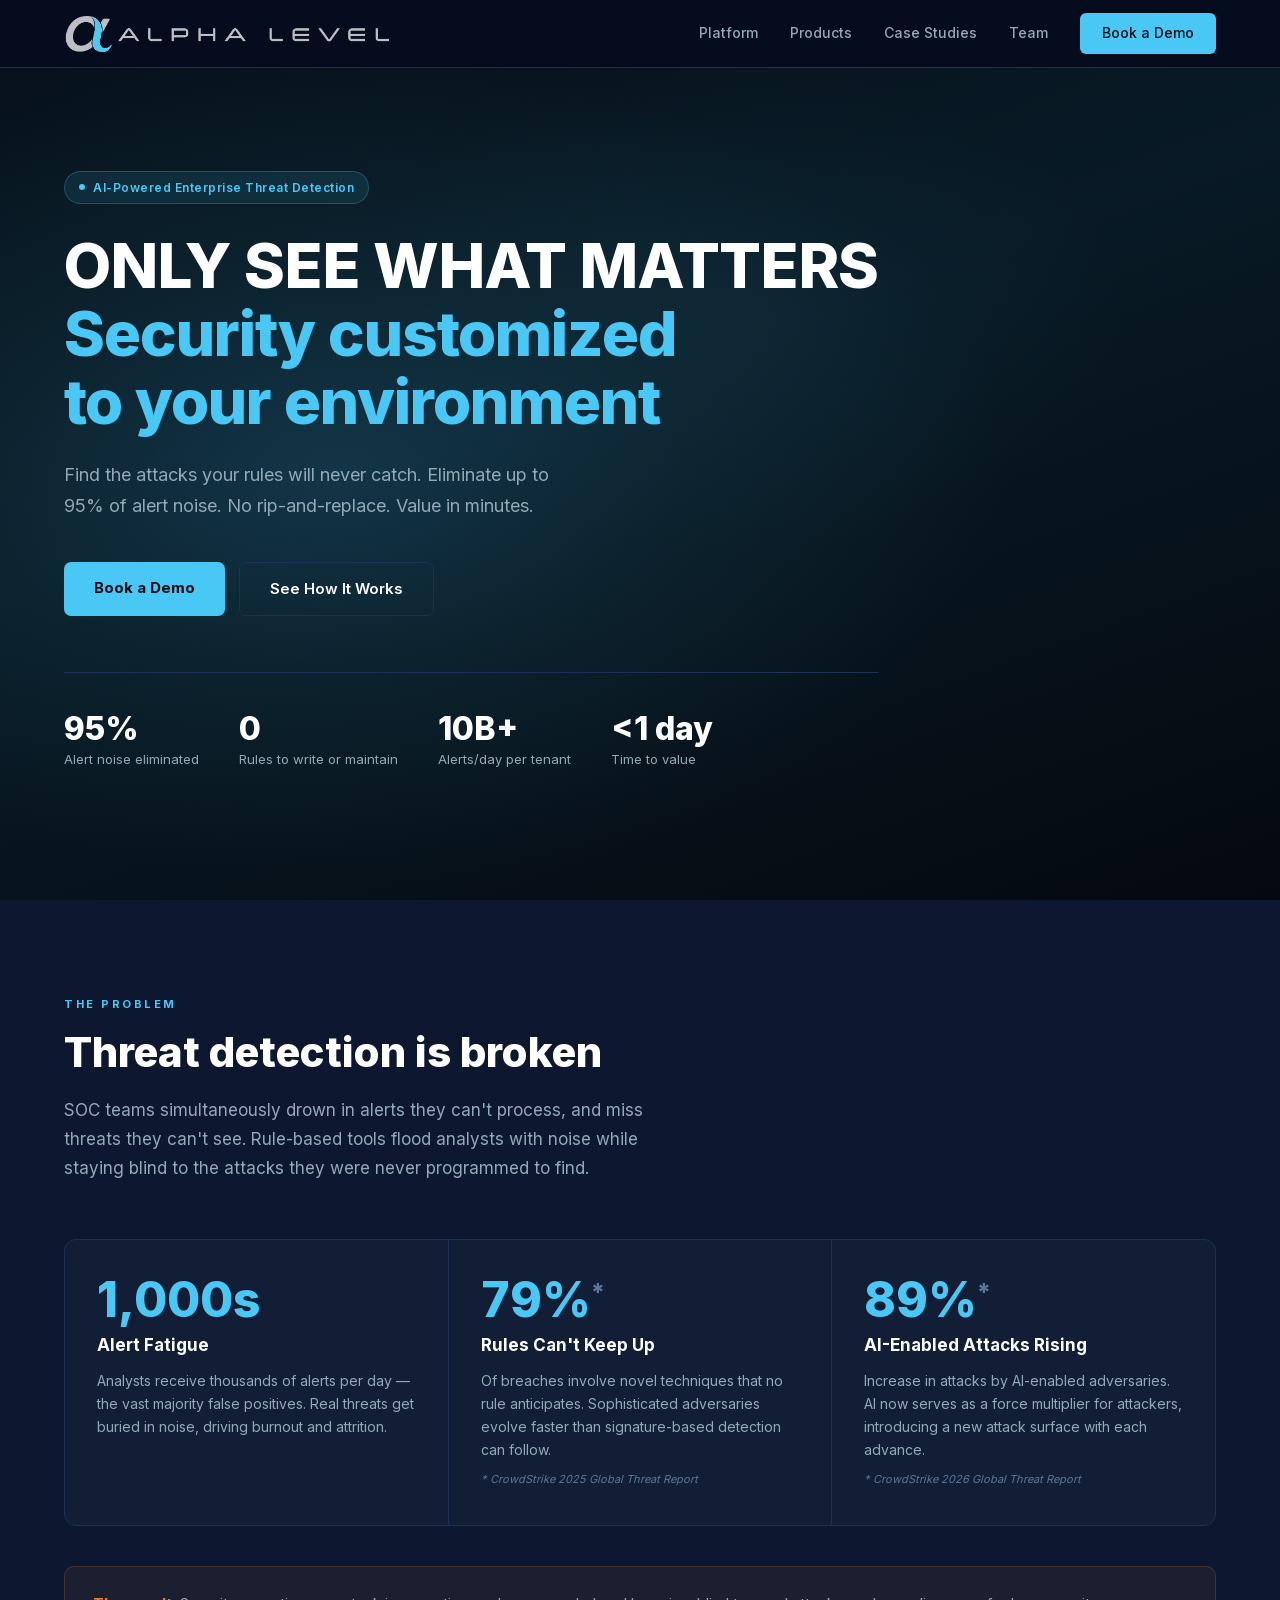
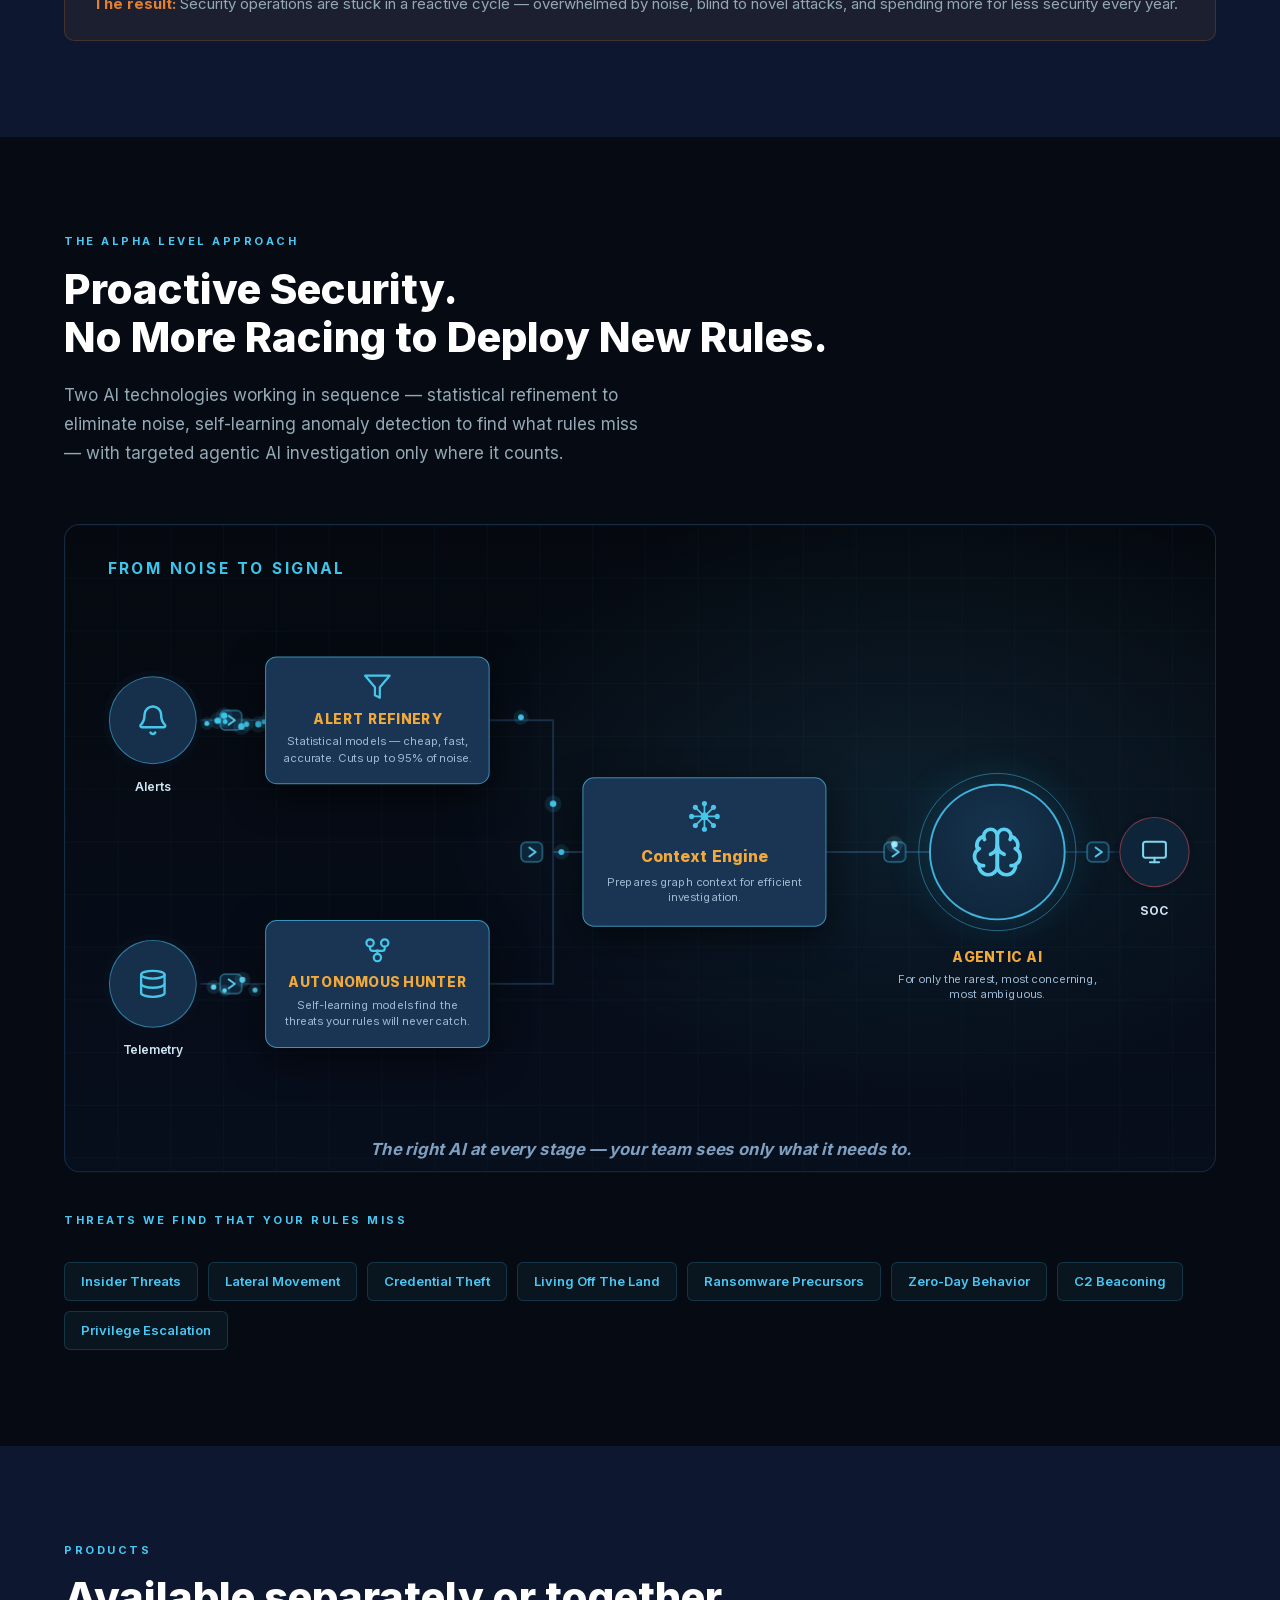
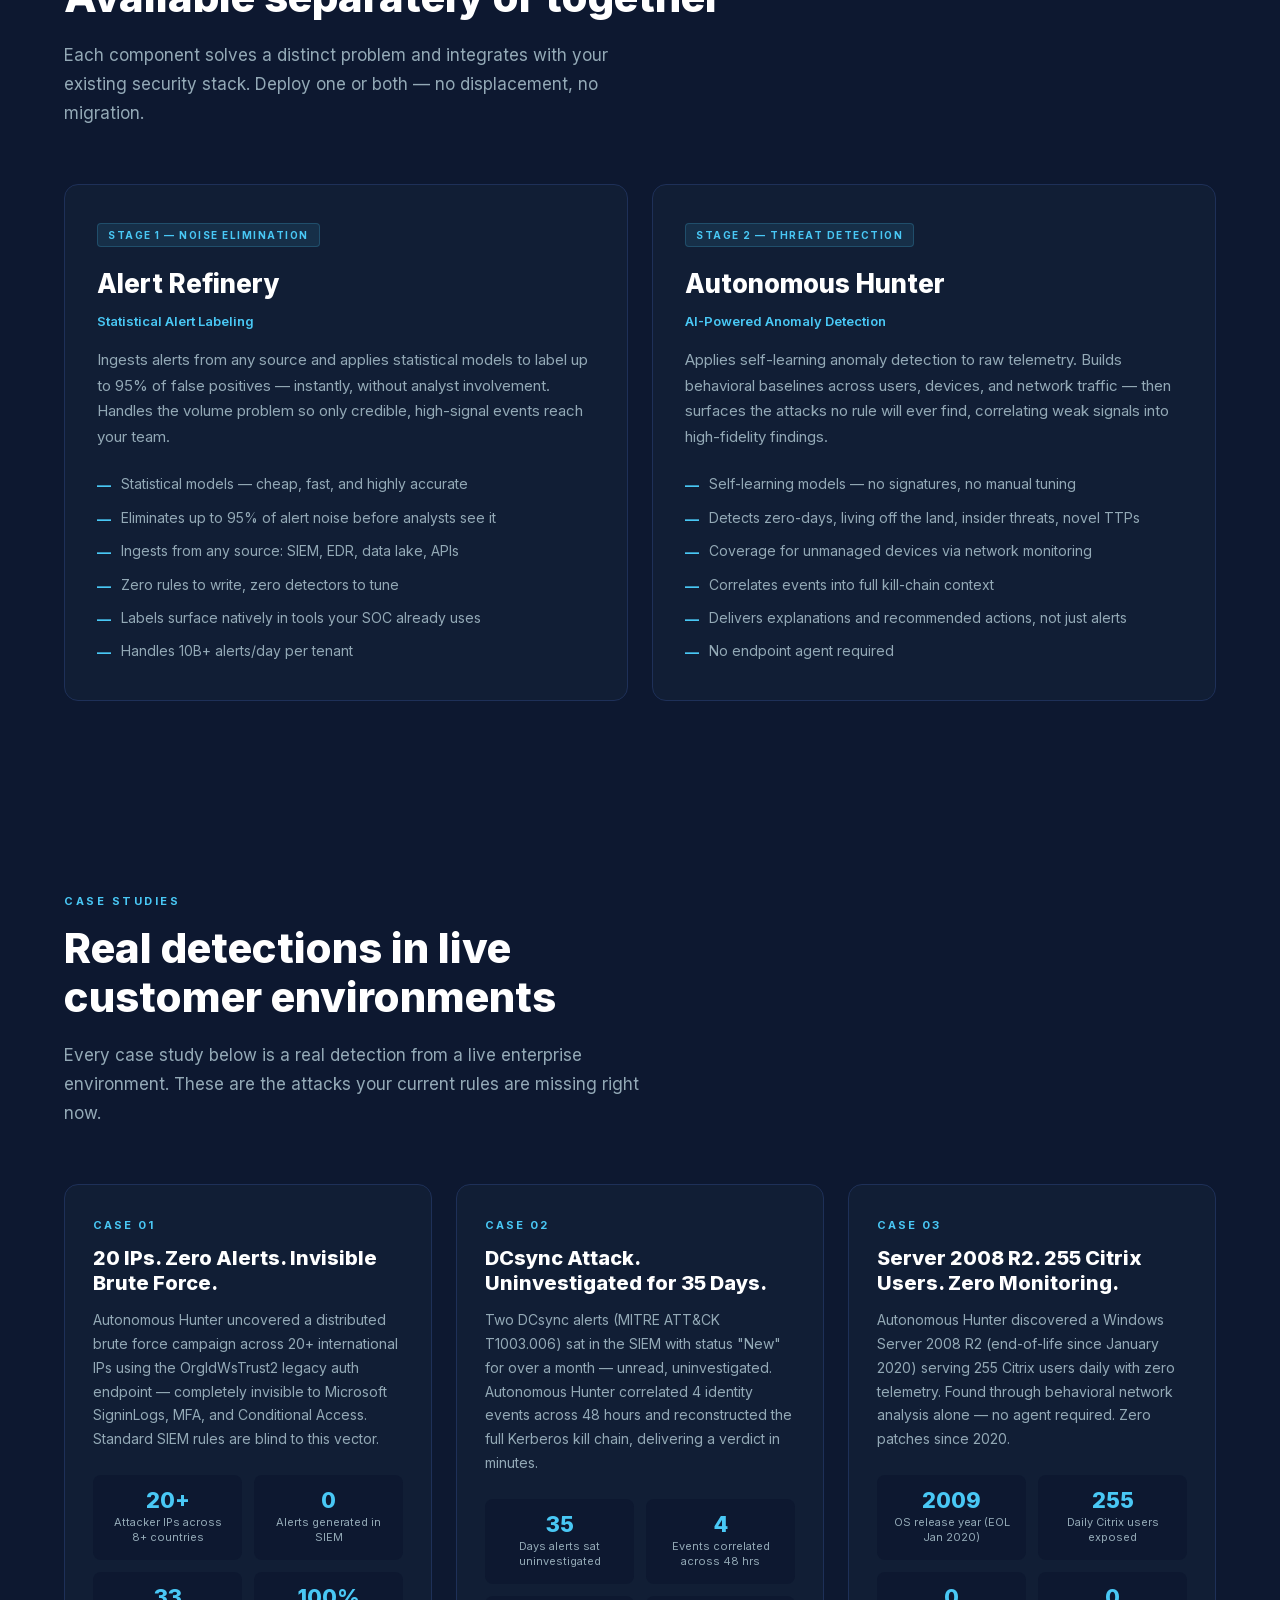
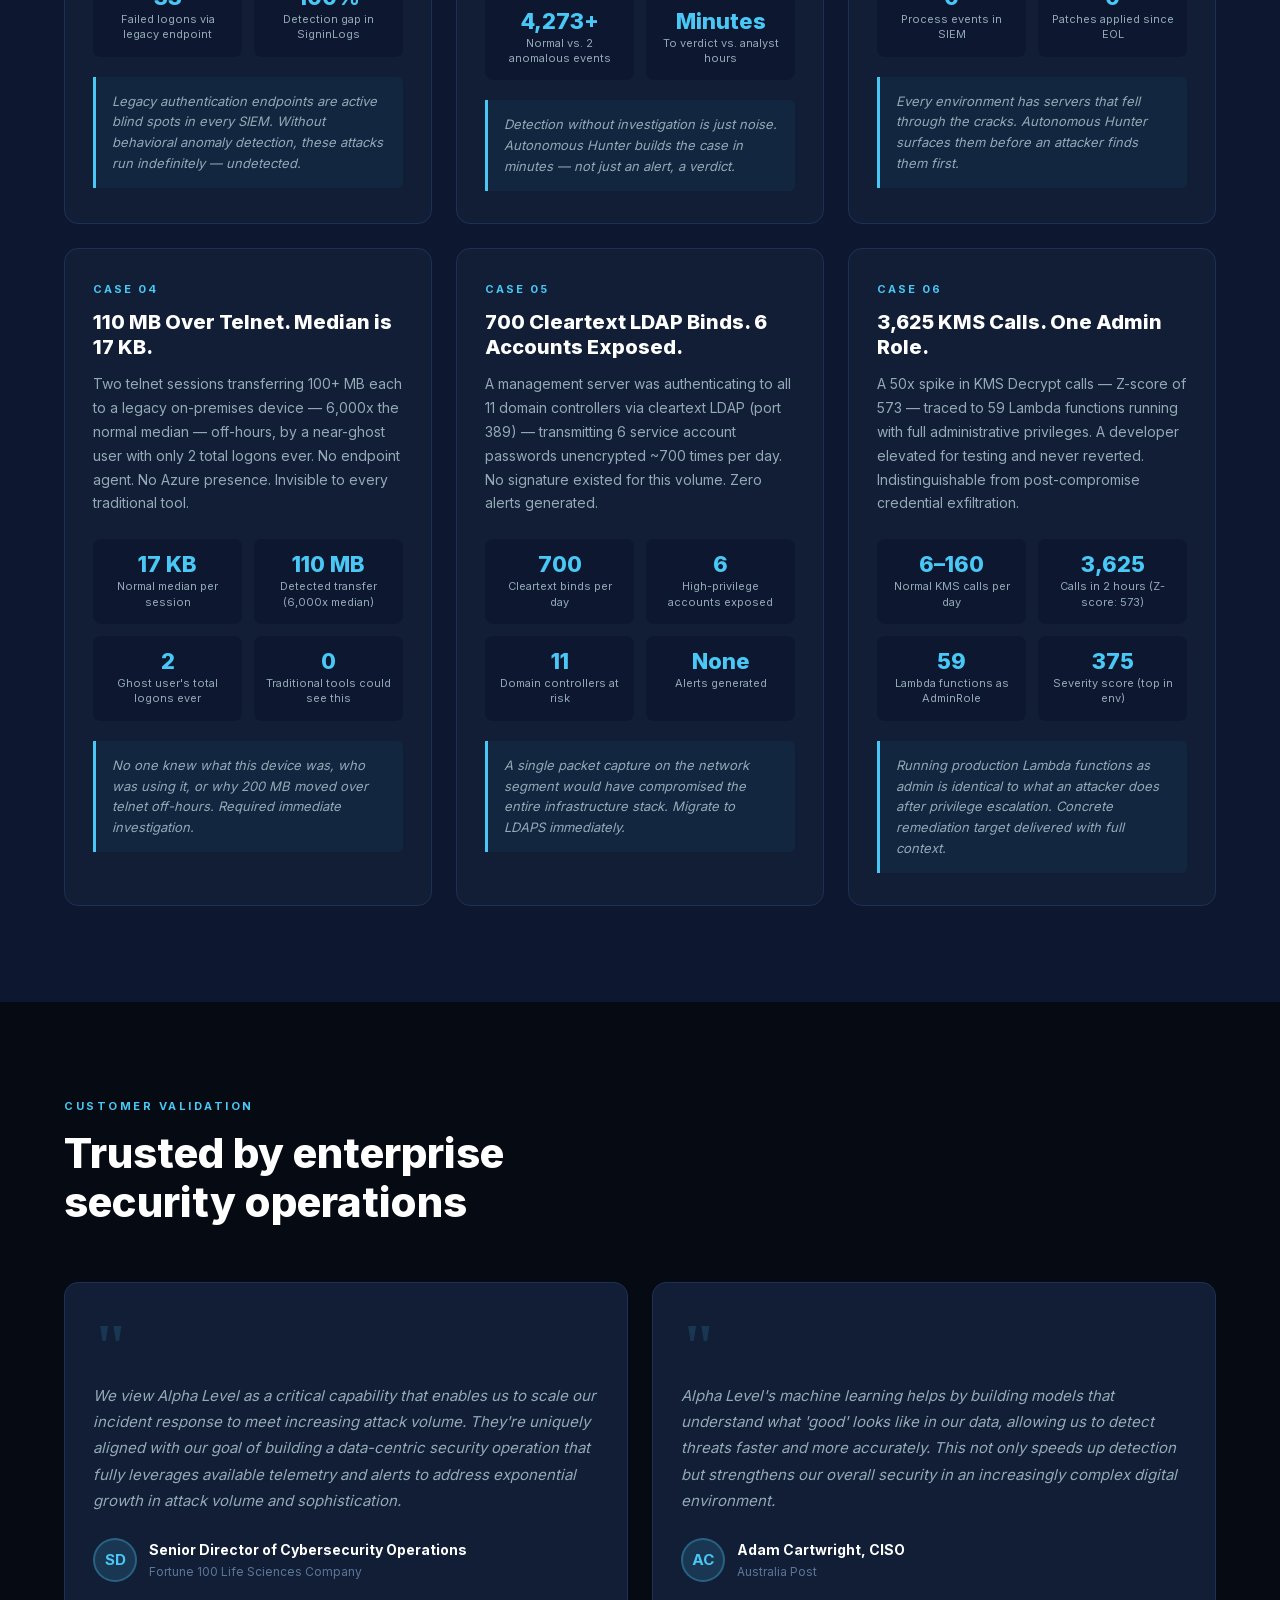
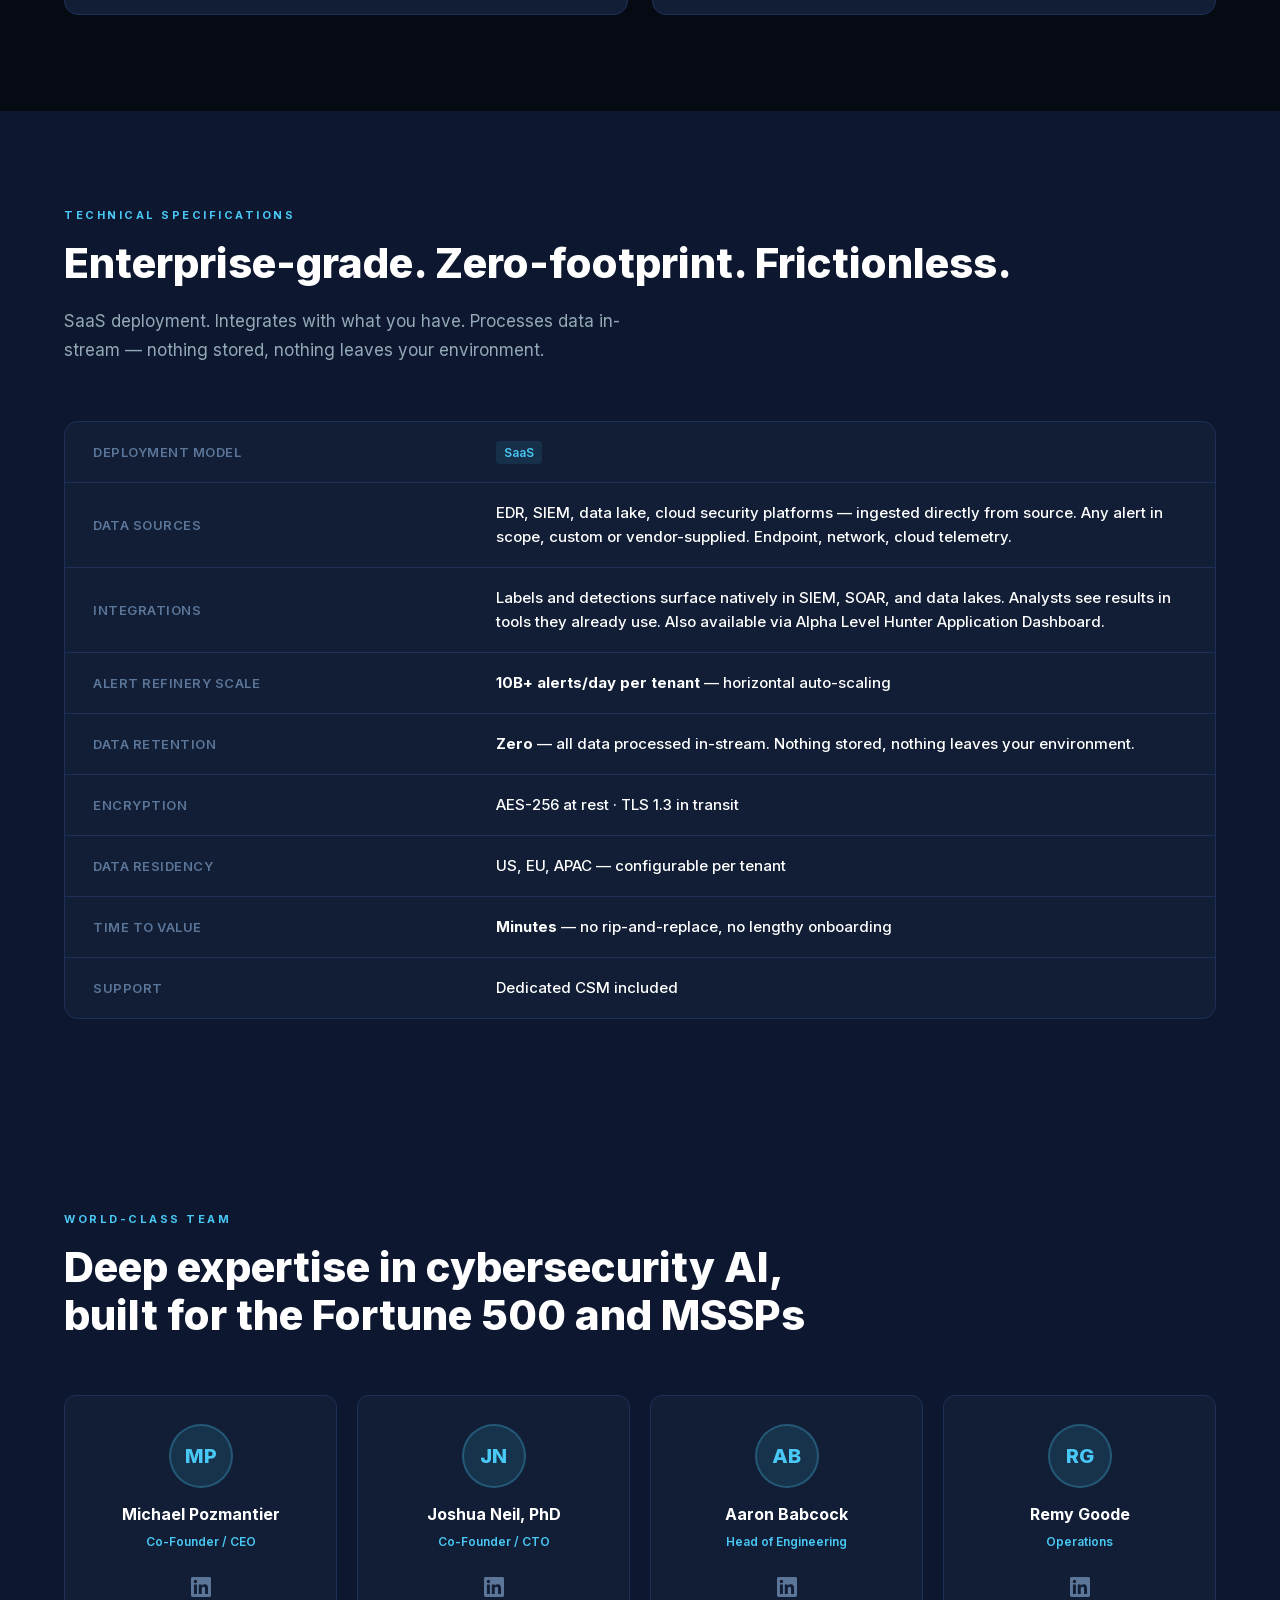
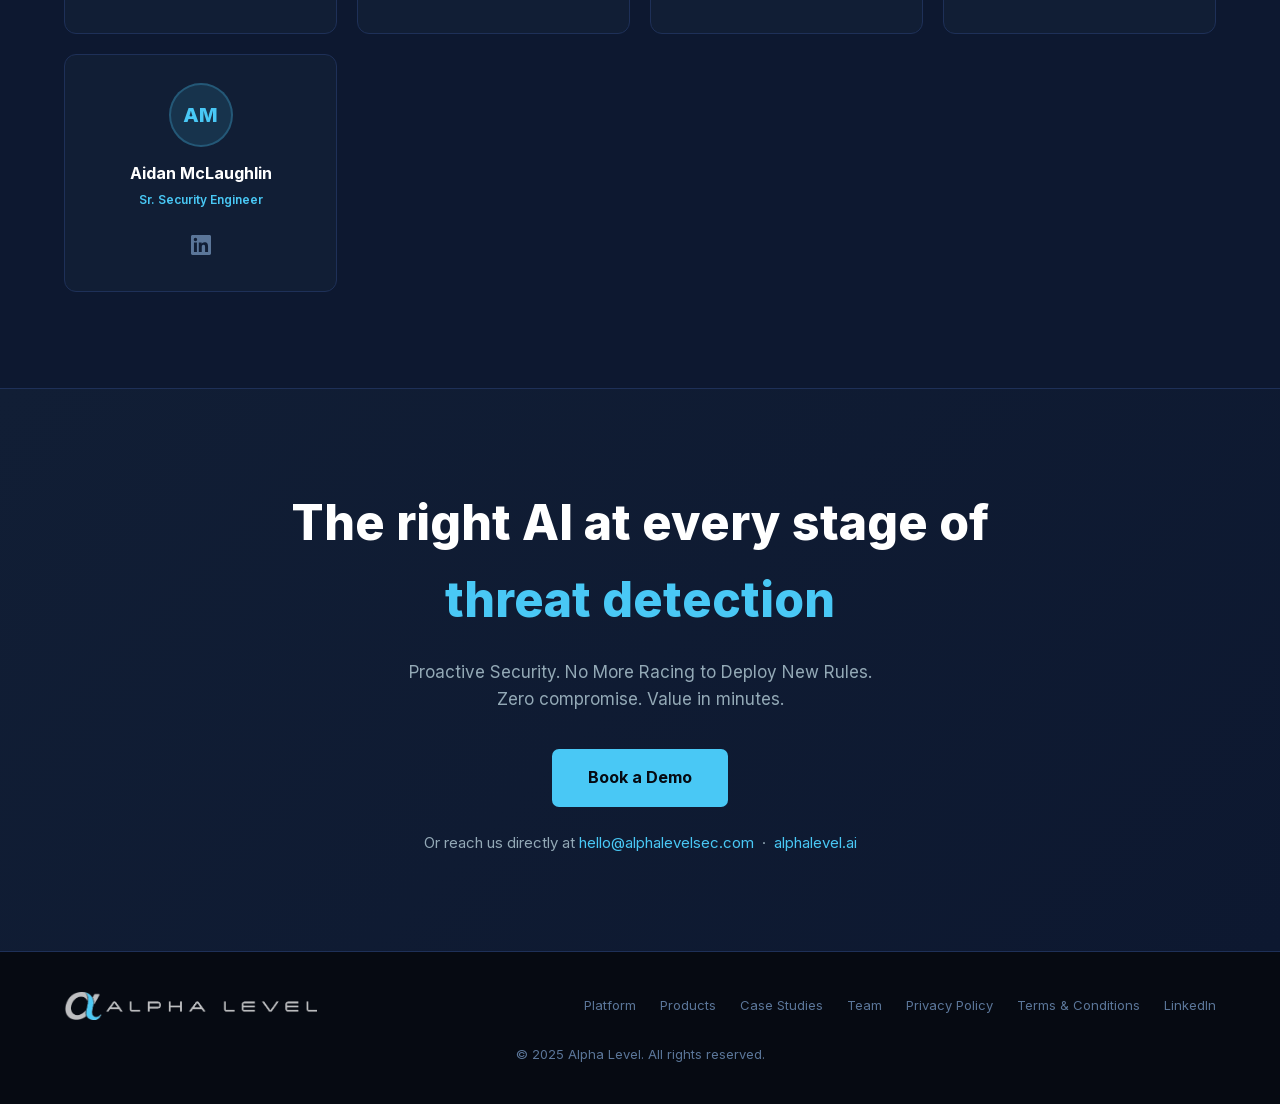
==== index.html @ 03ac713b "Update headline and CTA copy to Proactive Security messaging Co-Authored-By: Claude Sonnet 4.6 <nore" ====
<!DOCTYPE html>
<html lang="en">
<head>
  <meta charset="UTF-8">
  <meta name="viewport" content="width=device-width, initial-scale=1.0">
  <title>Alpha Level | AI-Powered Threat Detection</title>
  <link rel="stylesheet" href="style.css">
</head>
<body>


<!-- NAV -->
<nav>
  <a href="#" class="nav-logo">
    <img src="[data-uri]" alt="Alpha Level" style="height:36px; width:auto; display:block;">
  </a>
  <div class="nav-links">
    <a href="#platform">Platform</a>
    <a href="#products">Products</a>
    <a href="#case-studies">Case Studies</a>
    <a href="#team">Team</a>
    <a href="mailto:hello@alphalevelsec.com" class="nav-cta">Book a Demo</a>
  </div>
</nav>

<!-- HERO -->
<section class="hero">
  <div class="hero-bg"></div>
  <div class="hero-grid"></div>
  <div class="hero-content">
    <div class="hero-badge">
      <span class="dot"></span>
      AI-Powered Enterprise Threat Detection
    </div>
    <h1 class="hero-title">
      ONLY SEE WHAT MATTERS<br><span class="accent">Security customized<br>to your environment</span>
    </h1>
    <p class="hero-sub">
      Find the attacks your rules will never catch. Eliminate up to 95% of alert noise.
      No rip-and-replace. Value in minutes.
    </p>
    <div class="hero-ctas">
      <a href="mailto:hello@alphalevelsec.com" class="btn-primary">Book a Demo</a>
      <a href="#platform" class="btn-secondary">See How It Works</a>
    </div>
    <div class="hero-stats">
      <div>
        <div class="hero-stat-num"><span>95</span>%</div>
        <div class="hero-stat-label">Alert noise eliminated</div>
      </div>
      <div>
        <div class="hero-stat-num"><span>0</span></div>
        <div class="hero-stat-label">Rules to write or maintain</div>
      </div>
      <div>
        <div class="hero-stat-num">10<span>B+</span></div>
        <div class="hero-stat-label">Alerts/day per tenant</div>
      </div>
      <div>
        <div class="hero-stat-num">&lt;<span>1</span> day</div>
        <div class="hero-stat-label">Time to value</div>
      </div>
    </div>
  </div>
</section>

<!-- THE PROBLEM -->
<section class="problem" id="problem">
  <div class="section-label">The Problem</div>
  <h2 class="section-title">Threat detection is broken</h2>
  <p class="section-sub">
    SOC teams simultaneously drown in alerts they can't process, and miss threats they can't see.
    Rule-based tools flood analysts with noise while staying blind to the attacks they were never programmed to find.
  </p>

  <div class="problem-grid">
    <div class="problem-card">
      <div class="problem-num">1,000s</div>
      <div class="problem-title">Alert Fatigue</div>
      <div class="problem-text">Analysts receive thousands of alerts per day — the vast majority false positives. Real threats get buried in noise, driving burnout and attrition.</div>
    </div>
    <div class="problem-card">
      <div class="problem-num">79%<span class="problem-asterisk">*</span></div>
      <div class="problem-title">Rules Can't Keep Up</div>
      <div class="problem-text">Of breaches involve novel techniques that no rule anticipates. Sophisticated adversaries evolve faster than signature-based detection can follow.</div>
      <div class="problem-citation">* CrowdStrike 2025 Global Threat Report</div>
    </div>
    <div class="problem-card">
      <div class="problem-num">89%<span class="problem-asterisk">*</span></div>
      <div class="problem-title">AI-Enabled Attacks Rising</div>
      <div class="problem-text">Increase in attacks by AI-enabled adversaries. AI now serves as a force multiplier for attackers, introducing a new attack surface with each advance.</div>
      <div class="problem-citation">* CrowdStrike 2026 Global Threat Report</div>
    </div>
  </div>

  <div class="problem-callout">
    <strong>The result:</strong> Security operations are stuck in a reactive cycle — overwhelmed by noise, blind to novel attacks, and spending more for less security every year.
  </div>
</section>

<!-- PLATFORM -->
<section id="platform">
  <div class="section-label">The Alpha Level Approach</div>
  <h2 class="section-title">Proactive Security.<br>No More Racing to Deploy New Rules.</h2>
  <p class="section-sub">
    Two AI technologies working in sequence — statistical refinement to eliminate noise, self-learning anomaly detection to find what rules miss — with targeted agentic AI investigation only where it counts.
  </p>

  <div id="alvPipelineOuter" style="width:100%;max-width:1180px;margin:56px auto 0;position:relative;aspect-ratio:1180 / 664;font-family:Inter,system-ui,sans-serif;">
    <div id="alvPipelineStage" style="position:absolute;top:0;left:0;width:1180px;height:664px;transform-origin:top left;overflow:hidden;border-radius:16px;border:1px solid rgba(30,58,88,.7);background:radial-gradient(ellipse 70% 80% at 74% 42%, rgba(73,200,245,.10), transparent 60%), linear-gradient(180deg,#05090F,#070E1C);">

      <div style="position:absolute;inset:0;z-index:0;background-image:linear-gradient(rgba(73,200,245,.03) 1px,transparent 1px),linear-gradient(90deg,rgba(73,200,245,.03) 1px,transparent 1px);background-size:54px 54px;"></div>

      <canvas id="alvPipelineCanvas" style="position:absolute;left:0;top:0;width:1180px;height:664px;z-index:1;"></canvas>

      <div style="position:absolute;left:44px;top:32px;font-size:16px;letter-spacing:2.5px;font-weight:700;color:#3FC5EA;text-transform:uppercase;z-index:3;">From noise to signal</div>

      <!-- INPUTS -->
      <div style="position:absolute;left:90px;top:200px;transform:translate(-50%,-50%);width:90px;height:90px;border-radius:50%;background:#16304C;border:1.5px solid rgba(73,200,245,.5);display:flex;align-items:center;justify-content:center;color:#46C7E9;z-index:3;box-shadow:0 0 0 6px rgba(8,18,32,.5);">
        <svg width="34" height="34" viewBox="0 0 24 24" fill="none" stroke="currentColor" stroke-width="1.8" stroke-linecap="round" stroke-linejoin="round"><path d="M10.3 21a2 2 0 0 0 3.4 0"></path><path d="M3.3 15.3A1 1 0 0 0 4 17h16a1 1 0 0 0 .7-1.7C19.4 14 18 12.5 18 8A6 6 0 0 0 6 8c0 4.5-1.4 6-2.7 7.3"></path></svg>
      </div>
      <div style="position:absolute;left:90px;top:258px;transform:translate(-50%,0);font-size:12.5px;font-weight:600;color:#CFE3F2;z-index:3;">Alerts</div>

      <div style="position:absolute;left:90px;top:470px;transform:translate(-50%,-50%);width:90px;height:90px;border-radius:50%;background:#16304C;border:1.5px solid rgba(73,200,245,.5);display:flex;align-items:center;justify-content:center;color:#46C7E9;z-index:3;box-shadow:0 0 0 6px rgba(8,18,32,.5);">
        <svg width="32" height="32" viewBox="0 0 24 24" fill="none" stroke="currentColor" stroke-width="1.8" stroke-linecap="round" stroke-linejoin="round"><ellipse cx="12" cy="5" rx="9" ry="3"></ellipse><path d="M3 5v14a9 3 0 0 0 18 0V5"></path><path d="M3 12a9 3 0 0 0 18 0"></path></svg>
      </div>
      <div style="position:absolute;left:90px;top:528px;transform:translate(-50%,0);font-size:12.5px;font-weight:600;color:#CFE3F2;z-index:3;">Telemetry</div>

      <!-- ALERT REFINERY -->
      <div style="position:absolute;left:320px;top:200px;transform:translate(-50%,-50%);width:230px;background:#1A3553;border:1.5px solid rgba(73,200,245,.65);border-radius:12px;box-shadow:0 12px 36px rgba(0,0,0,.55);padding:15px 16px 17px;text-align:center;z-index:3;animation:alvPulse 4.2s ease-in-out infinite;">
        <div style="display:flex;justify-content:center;margin-bottom:7px;color:#46C7E9;"><svg width="30" height="30" viewBox="0 0 24 24" fill="none" stroke="currentColor" stroke-width="1.8" stroke-linecap="round" stroke-linejoin="round"><polygon points="22 3 2 3 10 12.46 10 19 14 21 14 12.46 22 3"></polygon></svg></div>
        <div style="font-size:14px;font-weight:800;letter-spacing:.5px;color:#F2A93B;margin-bottom:4px;">ALERT REFINERY</div>
        <div style="font-size:11.5px;line-height:1.45;color:#9DB8D2;">Statistical models — cheap, fast, accurate. Cuts up to 95% of noise.</div>
      </div>

      <!-- AUTONOMOUS HUNTER -->
      <div style="position:absolute;left:320px;top:470px;transform:translate(-50%,-50%);width:230px;background:#1A3553;border:1.5px solid rgba(73,200,245,.65);border-radius:12px;box-shadow:0 12px 36px rgba(0,0,0,.55);padding:15px 16px 17px;text-align:center;z-index:3;animation:alvPulse 4.2s ease-in-out infinite .6s;">
        <div style="display:flex;justify-content:center;margin-bottom:7px;color:#46C7E9;"><svg width="30" height="30" viewBox="0 0 24 24" fill="none" stroke="currentColor" stroke-width="1.8" stroke-linecap="round" stroke-linejoin="round"><circle cx="12" cy="18" r="3"></circle><circle cx="6" cy="6" r="3"></circle><circle cx="18" cy="6" r="3"></circle><path d="M18 9v1.5a2 2 0 0 1-2 2H8a2 2 0 0 1-2-2V9"></path><path d="M12 12v3"></path></svg></div>
        <div style="font-size:14px;font-weight:800;letter-spacing:.5px;color:#F2A93B;margin-bottom:4px;">AUTONOMOUS HUNTER</div>
        <div style="font-size:11.5px;line-height:1.45;color:#9DB8D2;">Self-learning models find the threats your rules will never catch.</div>
      </div>

      <!-- CONTEXT ENGINE -->
      <div style="position:absolute;left:655px;top:335px;transform:translate(-50%,-50%);width:250px;background:#1A3553;border:1.5px solid rgba(73,200,245,.65);border-radius:12px;box-shadow:0 12px 36px rgba(0,0,0,.55);padding:18px 18px 20px;text-align:center;z-index:3;animation:alvPulse 4.2s ease-in-out infinite 1.2s;">
        <div style="display:flex;justify-content:center;margin-bottom:8px;">
          <svg width="42" height="42" viewBox="0 0 48 48" fill="none" stroke="#46C7E9" stroke-width="2" stroke-linecap="round">
            <line x1="24" y1="24" x2="39" y2="24"></line><line x1="24" y1="24" x2="34.6" y2="13.4"></line><line x1="24" y1="24" x2="24" y2="9"></line><line x1="24" y1="24" x2="13.4" y2="13.4"></line><line x1="24" y1="24" x2="9" y2="24"></line><line x1="24" y1="24" x2="13.4" y2="34.6"></line><line x1="24" y1="24" x2="24" y2="39"></line><line x1="24" y1="24" x2="34.6" y2="34.6"></line>
            <g fill="#46C7E9" stroke="none"><circle cx="39" cy="24" r="3"></circle><circle cx="34.6" cy="13.4" r="3"></circle><circle cx="24" cy="9" r="3"></circle><circle cx="13.4" cy="13.4" r="3"></circle><circle cx="9" cy="24" r="3"></circle><circle cx="13.4" cy="34.6" r="3"></circle><circle cx="24" cy="39" r="3"></circle><circle cx="34.6" cy="34.6" r="3"></circle><circle cx="24" cy="24" r="4.5"></circle></g>
          </svg>
        </div>
        <div style="font-size:16px;font-weight:800;letter-spacing:.3px;color:#F2A93B;margin-bottom:4px;">Context Engine</div>
        <div style="font-size:11.5px;line-height:1.45;color:#9DB8D2;">Prepares graph context for efficient investigation.</div>
      </div>

      <!-- AGENTIC AI -->
      <div style="position:absolute;left:955px;top:335px;transform:translate(-50%,-50%);width:162px;height:162px;border-radius:50%;border:1.5px solid rgba(73,200,245,.45);z-index:2;animation:alvRing 4s ease-in-out infinite;"></div>
      <div style="position:absolute;left:955px;top:335px;transform:translate(-50%,-50%);width:140px;height:140px;border-radius:50%;background:radial-gradient(circle at 50% 38%, #16334E, #0E2438);border:2px solid rgba(73,200,245,.85);display:flex;align-items:center;justify-content:center;color:#5BD0F0;z-index:3;box-shadow:0 0 42px rgba(30,150,200,.25);">
        <svg width="56" height="56" viewBox="0 0 24 24" fill="none" stroke="currentColor" stroke-width="1.6" stroke-linecap="round" stroke-linejoin="round"><path d="M12 5a3 3 0 1 0-5.997.125 4 4 0 0 0-2.526 5.77 4 4 0 0 0 .556 6.588A4 4 0 1 0 12 18Z"></path><path d="M12 5a3 3 0 1 1 5.997.125 4 4 0 0 1 2.526 5.77 4 4 0 0 1-.556 6.588A4 4 0 1 1 12 18Z"></path><path d="M15 13a4.5 4.5 0 0 1-3-4 4.5 4.5 0 0 1-3 4"></path><path d="M17.6 6.5a3 3 0 0 0 .4-1.4"></path><path d="M6 5.1a3 3 0 0 0 .4 1.4"></path><path d="M19.9 10.5a4 4 0 0 1 .6.4"></path><path d="M3.5 10.9a4 4 0 0 1 .6-.4"></path><path d="M6 18a4 4 0 0 1-2-.5"></path><path d="M20 17.5a4 4 0 0 1-2 .5"></path></svg>
      </div>
      <div style="position:absolute;left:955px;top:432px;transform:translate(-50%,0);text-align:center;width:210px;z-index:3;">
        <div style="font-size:14px;font-weight:800;letter-spacing:.5px;color:#F2A93B;">AGENTIC AI</div>
        <div style="font-size:11.5px;line-height:1.4;color:#9DB8D2;margin-top:3px;">For only the rarest, most concerning, most ambiguous.</div>
      </div>

      <!-- SOC -->
      <div style="position:absolute;left:1116px;top:335px;transform:translate(-50%,-50%);width:72px;height:72px;border-radius:50%;background:#0E2438;border:1px solid rgba(255,90,90,.45);display:flex;align-items:center;justify-content:center;color:#7FD8F0;z-index:3;box-shadow:0 0 0 5px rgba(8,18,32,.5);">
        <svg width="28" height="28" viewBox="0 0 24 24" fill="none" stroke="currentColor" stroke-width="1.8" stroke-linecap="round" stroke-linejoin="round"><rect x="2" y="3" width="20" height="14" rx="2"></rect><line x1="8" y1="21" x2="16" y2="21"></line><line x1="12" y1="17" x2="12" y2="21"></line></svg>
      </div>
      <div style="position:absolute;left:1116px;top:386px;transform:translate(-50%,0);text-align:center;width:120px;font-size:12.5px;font-weight:700;letter-spacing:.5px;color:#CFE3F2;z-index:3;">SOC</div>

      <div style="position:absolute;left:590px;top:626px;transform:translate(-50%,0);text-align:center;width:920px;z-index:3;font-size:17px;color:#7FA0C0;font-style:italic;font-weight:700;">The right AI at every stage — your team sees only what it needs to.</div>

    </div>
  </div>

  <div style="margin-top: 40px;">
    <div class="section-label" style="margin-bottom: 16px;">Threats we find that your rules miss</div>
    <div class="threat-tags">
      <span class="threat-tag">Insider Threats</span>
      <span class="threat-tag">Lateral Movement</span>
      <span class="threat-tag">Credential Theft</span>
      <span class="threat-tag">Living Off The Land</span>
      <span class="threat-tag">Ransomware Precursors</span>
      <span class="threat-tag">Zero-Day Behavior</span>
      <span class="threat-tag">C2 Beaconing</span>
      <span class="threat-tag">Privilege Escalation</span>
    </div>
  </div>
</section>

<!-- PRODUCTS -->
<section id="products" style="background: var(--navy-mid);">
  <div class="section-label">Products</div>
  <h2 class="section-title">Available separately or together</h2>
  <p class="section-sub">
    Each component solves a distinct problem and integrates with your existing security stack. Deploy one or both — no displacement, no migration.
  </p>

  <div class="products-grid">
    <div class="product-card">
      <div class="product-tag">Stage 1 — Noise Elimination</div>
      <div class="product-name">Alert Refinery</div>
      <div class="product-tagline">Statistical Alert Labeling</div>
      <p class="product-desc">
        Ingests alerts from any source and applies statistical models to label up to 95% of false positives — instantly, without analyst involvement. Handles the volume problem so only credible, high-signal events reach your team.
      </p>
      <ul class="product-features">
        <li>Statistical models — cheap, fast, and highly accurate</li>
        <li>Eliminates up to 95% of alert noise before analysts see it</li>
        <li>Ingests from any source: SIEM, EDR, data lake, APIs</li>
        <li>Zero rules to write, zero detectors to tune</li>
        <li>Labels surface natively in tools your SOC already uses</li>
        <li>Handles 10B+ alerts/day per tenant</li>
      </ul>
    </div>

    <div class="product-card">
      <div class="product-tag">Stage 2 — Threat Detection</div>
      <div class="product-name">Autonomous Hunter</div>
      <div class="product-tagline">AI-Powered Anomaly Detection</div>
      <p class="product-desc">
        Applies self-learning anomaly detection to raw telemetry. Builds behavioral baselines across users, devices, and network traffic — then surfaces the attacks no rule will ever find, correlating weak signals into high-fidelity findings.
      </p>
      <ul class="product-features">
        <li>Self-learning models — no signatures, no manual tuning</li>
        <li>Detects zero-days, living off the land, insider threats, novel TTPs</li>
        <li>Coverage for unmanaged devices via network monitoring</li>
        <li>Correlates events into full kill-chain context</li>
        <li>Delivers explanations and recommended actions, not just alerts</li>
        <li>No endpoint agent required</li>
      </ul>
    </div>
  </div>
</section>

<!-- CASE STUDIES -->
<section class="cases" id="case-studies">
  <div class="section-label">Case Studies</div>
  <h2 class="section-title">Real detections in live<br>customer environments</h2>
  <p class="section-sub">
    Every case study below is a real detection from a live enterprise environment. These are the attacks your current rules are missing right now.
  </p>

  <div class="cases-grid">

    <div class="case-card">
      <div class="case-num">Case 01</div>
      <div class="case-title">20 IPs. Zero Alerts. Invisible Brute Force.</div>
      <div class="case-desc">Autonomous Hunter uncovered a distributed brute force campaign across 20+ international IPs using the OrgIdWsTrust2 legacy auth endpoint — completely invisible to Microsoft SigninLogs, MFA, and Conditional Access. Standard SIEM rules are blind to this vector.</div>
      <div class="case-stats">
        <div class="case-stat">
          <div class="case-stat-num">20+</div>
          <div class="case-stat-label">Attacker IPs across 8+ countries</div>
        </div>
        <div class="case-stat">
          <div class="case-stat-num">0</div>
          <div class="case-stat-label">Alerts generated in SIEM</div>
        </div>
        <div class="case-stat">
          <div class="case-stat-num">33</div>
          <div class="case-stat-label">Failed logons via legacy endpoint</div>
        </div>
        <div class="case-stat">
          <div class="case-stat-num">100%</div>
          <div class="case-stat-label">Detection gap in SigninLogs</div>
        </div>
      </div>
      <div class="case-lesson">Legacy authentication endpoints are active blind spots in every SIEM. Without behavioral anomaly detection, these attacks run indefinitely — undetected.</div>
    </div>

    <div class="case-card">
      <div class="case-num">Case 02</div>
      <div class="case-title">DCsync Attack. Uninvestigated for 35 Days.</div>
      <div class="case-desc">Two DCsync alerts (MITRE ATT&amp;CK T1003.006) sat in the SIEM with status "New" for over a month — unread, uninvestigated. Autonomous Hunter correlated 4 identity events across 48 hours and reconstructed the full Kerberos kill chain, delivering a verdict in minutes.</div>
      <div class="case-stats">
        <div class="case-stat">
          <div class="case-stat-num">35</div>
          <div class="case-stat-label">Days alerts sat uninvestigated</div>
        </div>
        <div class="case-stat">
          <div class="case-stat-num">4</div>
          <div class="case-stat-label">Events correlated across 48 hrs</div>
        </div>
        <div class="case-stat">
          <div class="case-stat-num">4,273+</div>
          <div class="case-stat-label">Normal vs. 2 anomalous events</div>
        </div>
        <div class="case-stat">
          <div class="case-stat-num">Minutes</div>
          <div class="case-stat-label">To verdict vs. analyst hours</div>
        </div>
      </div>
      <div class="case-lesson">Detection without investigation is just noise. Autonomous Hunter builds the case in minutes — not just an alert, a verdict.</div>
    </div>

    <div class="case-card">
      <div class="case-num">Case 03</div>
      <div class="case-title">Server 2008 R2. 255 Citrix Users. Zero Monitoring.</div>
      <div class="case-desc">Autonomous Hunter discovered a Windows Server 2008 R2 (end-of-life since January 2020) serving 255 Citrix users daily with zero telemetry. Found through behavioral network analysis alone — no agent required. Zero patches since 2020.</div>
      <div class="case-stats">
        <div class="case-stat">
          <div class="case-stat-num">2009</div>
          <div class="case-stat-label">OS release year (EOL Jan 2020)</div>
        </div>
        <div class="case-stat">
          <div class="case-stat-num">255</div>
          <div class="case-stat-label">Daily Citrix users exposed</div>
        </div>
        <div class="case-stat">
          <div class="case-stat-num">0</div>
          <div class="case-stat-label">Process events in SIEM</div>
        </div>
        <div class="case-stat">
          <div class="case-stat-num">0</div>
          <div class="case-stat-label">Patches applied since EOL</div>
        </div>
      </div>
      <div class="case-lesson">Every environment has servers that fell through the cracks. Autonomous Hunter surfaces them before an attacker finds them first.</div>
    </div>

    <div class="case-card">
      <div class="case-num">Case 04</div>
      <div class="case-title">110 MB Over Telnet. Median is 17 KB.</div>
      <div class="case-desc">Two telnet sessions transferring 100+ MB each to a legacy on-premises device — 6,000x the normal median — off-hours, by a near-ghost user with only 2 total logons ever. No endpoint agent. No Azure presence. Invisible to every traditional tool.</div>
      <div class="case-stats">
        <div class="case-stat">
          <div class="case-stat-num">17 KB</div>
          <div class="case-stat-label">Normal median per session</div>
        </div>
        <div class="case-stat">
          <div class="case-stat-num">110 MB</div>
          <div class="case-stat-label">Detected transfer (6,000x median)</div>
        </div>
        <div class="case-stat">
          <div class="case-stat-num">2</div>
          <div class="case-stat-label">Ghost user's total logons ever</div>
        </div>
        <div class="case-stat">
          <div class="case-stat-num">0</div>
          <div class="case-stat-label">Traditional tools could see this</div>
        </div>
      </div>
      <div class="case-lesson">No one knew what this device was, who was using it, or why 200 MB moved over telnet off-hours. Required immediate investigation.</div>
    </div>

    <div class="case-card">
      <div class="case-num">Case 05</div>
      <div class="case-title">700 Cleartext LDAP Binds. 6 Accounts Exposed.</div>
      <div class="case-desc">A management server was authenticating to all 11 domain controllers via cleartext LDAP (port 389) — transmitting 6 service account passwords unencrypted ~700 times per day. No signature existed for this volume. Zero alerts generated.</div>
      <div class="case-stats">
        <div class="case-stat">
          <div class="case-stat-num">700</div>
          <div class="case-stat-label">Cleartext binds per day</div>
        </div>
        <div class="case-stat">
          <div class="case-stat-num">6</div>
          <div class="case-stat-label">High-privilege accounts exposed</div>
        </div>
        <div class="case-stat">
          <div class="case-stat-num">11</div>
          <div class="case-stat-label">Domain controllers at risk</div>
        </div>
        <div class="case-stat">
          <div class="case-stat-num">None</div>
          <div class="case-stat-label">Alerts generated</div>
        </div>
      </div>
      <div class="case-lesson">A single packet capture on the network segment would have compromised the entire infrastructure stack. Migrate to LDAPS immediately.</div>
    </div>

    <div class="case-card">
      <div class="case-num">Case 06</div>
      <div class="case-title">3,625 KMS Calls. One Admin Role.</div>
      <div class="case-desc">A 50x spike in KMS Decrypt calls — Z-score of 573 — traced to 59 Lambda functions running with full administrative privileges. A developer elevated for testing and never reverted. Indistinguishable from post-compromise credential exfiltration.</div>
      <div class="case-stats">
        <div class="case-stat">
          <div class="case-stat-num">6–160</div>
          <div class="case-stat-label">Normal KMS calls per day</div>
        </div>
        <div class="case-stat">
          <div class="case-stat-num">3,625</div>
          <div class="case-stat-label">Calls in 2 hours (Z-score: 573)</div>
        </div>
        <div class="case-stat">
          <div class="case-stat-num">59</div>
          <div class="case-stat-label">Lambda functions as AdminRole</div>
        </div>
        <div class="case-stat">
          <div class="case-stat-num">375</div>
          <div class="case-stat-label">Severity score (top in env)</div>
        </div>
      </div>
      <div class="case-lesson">Running production Lambda functions as admin is identical to what an attacker does after privilege escalation. Concrete remediation target delivered with full context.</div>
    </div>

  </div>
</section>

<!-- TESTIMONIALS -->
<section id="testimonials">
  <div class="section-label">Customer Validation</div>
  <h2 class="section-title">Trusted by enterprise<br>security operations</h2>

  <div class="testimonials-grid">
    <div class="testimonial-card">
      <div class="quote-mark">"</div>
      <p class="testimonial-text">
        We view Alpha Level as a critical capability that enables us to scale our incident response to meet increasing attack volume. They're uniquely aligned with our goal of building a data-centric security operation that fully leverages available telemetry and alerts to address exponential growth in attack volume and sophistication.
      </p>
      <div class="testimonial-author">
        <div class="author-avatar">SD</div>
        <div>
          <div class="author-name">Senior Director of Cybersecurity Operations</div>
          <div class="author-title">Fortune 100 Life Sciences Company</div>
        </div>
      </div>
    </div>

    <div class="testimonial-card">
      <div class="quote-mark">"</div>
      <p class="testimonial-text">
        Alpha Level's machine learning helps by building models that understand what 'good' looks like in our data, allowing us to detect threats faster and more accurately. This not only speeds up detection but strengthens our overall security in an increasingly complex digital environment.
      </p>
      <div class="testimonial-author">
        <div class="author-avatar">AC</div>
        <div>
          <div class="author-name">Adam Cartwright, CISO</div>
          <div class="author-title">Australia Post</div>
        </div>
      </div>
    </div>
  </div>
</section>

<!-- TECH SPECS -->
<section style="background: var(--navy-mid);" id="specs">
  <div class="section-label">Technical Specifications</div>
  <h2 class="section-title">Enterprise-grade. Zero-footprint. Frictionless.</h2>
  <p class="section-sub">
    SaaS deployment. Integrates with what you have. Processes data in-stream — nothing stored, nothing leaves your environment.
  </p>

  <div class="specs-table">
    <table>
      <tbody><tr>
        <td>Deployment Model</td>
        <td><span class="spec-tag">SaaS</span></td>
      </tr>
      <tr>
        <td>Data Sources</td>
        <td>EDR, SIEM, data lake, cloud security platforms — ingested directly from source. Any alert in scope, custom or vendor-supplied. Endpoint, network, cloud telemetry.</td>
      </tr>
      <tr>
        <td>Integrations</td>
        <td>Labels and detections surface natively in SIEM, SOAR, and data lakes. Analysts see results in tools they already use. Also available via Alpha Level Hunter Application Dashboard.</td>
      </tr>
      <tr>
        <td>Alert Refinery Scale</td>
        <td><strong>10B+ alerts/day per tenant</strong> — horizontal auto-scaling</td>
      </tr>
      <tr>
        <td>Data Retention</td>
        <td><strong>Zero</strong> — all data processed in-stream. Nothing stored, nothing leaves your environment.</td>
      </tr>
      <tr>
        <td>Encryption</td>
        <td>AES-256 at rest · TLS 1.3 in transit</td>
      </tr>
      <tr>
        <td>Data Residency</td>
        <td>US, EU, APAC — configurable per tenant</td>
      </tr>
      <tr>
        <td>Time to Value</td>
        <td><strong>Minutes</strong> — no rip-and-replace, no lengthy onboarding</td>
      </tr>
      <tr>
        <td>Support</td>
        <td>Dedicated CSM included</td>
      </tr>
    </tbody></table>
  </div>
</section>

<!-- TEAM -->
<section class="team" id="team">
  <div class="section-label">World-Class Team</div>
  <h2 class="section-title">Deep expertise in cybersecurity AI,<br>built for the Fortune 500 and MSSPs</h2>

  <div class="team-grid">
    <div class="team-card">
      <div class="team-avatar">MP</div>
      <div class="team-name">Michael Pozmantier</div>
      <div class="team-role">Co-Founder / CEO</div>
      <a href="https://www.linkedin.com/in/michael-pozmantier/" target="_blank" rel="noopener" class="team-linkedin" aria-label="LinkedIn">
        <svg xmlns="http://www.w3.org/2000/svg" width="20" height="20" viewBox="0 0 24 24" fill="currentColor"><path d="M20.447 20.452h-3.554v-5.569c0-1.328-.027-3.037-1.852-3.037-1.853 0-2.136 1.445-2.136 2.939v5.667H9.351V9h3.414v1.561h.046c.477-.9 1.637-1.85 3.37-1.85 3.601 0 4.267 2.37 4.267 5.455v6.286zM5.337 7.433a2.062 2.062 0 0 1-2.063-2.065 2.064 2.064 0 1 1 2.063 2.065zm1.782 13.019H3.555V9h3.564v11.452zM22.225 0H1.771C.792 0 0 .774 0 1.729v20.542C0 23.227.792 24 1.771 24h20.451C23.2 24 24 23.227 24 22.271V1.729C24 .774 23.2 0 22.222 0h.003z"/></svg>
      </a>
    </div>
    <div class="team-card">
      <div class="team-avatar">JN</div>
      <div class="team-name">Joshua Neil, PhD</div>
      <div class="team-role">Co-Founder / CTO</div>
      <a href="https://www.linkedin.com/in/josh-neil/" target="_blank" rel="noopener" class="team-linkedin" aria-label="LinkedIn">
        <svg xmlns="http://www.w3.org/2000/svg" width="20" height="20" viewBox="0 0 24 24" fill="currentColor"><path d="M20.447 20.452h-3.554v-5.569c0-1.328-.027-3.037-1.852-3.037-1.853 0-2.136 1.445-2.136 2.939v5.667H9.351V9h3.414v1.561h.046c.477-.9 1.637-1.85 3.37-1.85 3.601 0 4.267 2.37 4.267 5.455v6.286zM5.337 7.433a2.062 2.062 0 0 1-2.063-2.065 2.064 2.064 0 1 1 2.063 2.065zm1.782 13.019H3.555V9h3.564v11.452zM22.225 0H1.771C.792 0 0 .774 0 1.729v20.542C0 23.227.792 24 1.771 24h20.451C23.2 24 24 23.227 24 22.271V1.729C24 .774 23.2 0 22.222 0h.003z"/></svg>
      </a>
    </div>
    <div class="team-card">
      <div class="team-avatar">AB</div>
      <div class="team-name">Aaron Babcock</div>
      <div class="team-role">Head of Engineering</div>
      <a href="https://www.linkedin.com/in/aaron-babcock-4788b3b/" target="_blank" rel="noopener" class="team-linkedin" aria-label="LinkedIn">
        <svg xmlns="http://www.w3.org/2000/svg" width="20" height="20" viewBox="0 0 24 24" fill="currentColor"><path d="M20.447 20.452h-3.554v-5.569c0-1.328-.027-3.037-1.852-3.037-1.853 0-2.136 1.445-2.136 2.939v5.667H9.351V9h3.414v1.561h.046c.477-.9 1.637-1.85 3.37-1.85 3.601 0 4.267 2.37 4.267 5.455v6.286zM5.337 7.433a2.062 2.062 0 0 1-2.063-2.065 2.064 2.064 0 1 1 2.063 2.065zm1.782 13.019H3.555V9h3.564v11.452zM22.225 0H1.771C.792 0 0 .774 0 1.729v20.542C0 23.227.792 24 1.771 24h20.451C23.2 24 24 23.227 24 22.271V1.729C24 .774 23.2 0 22.222 0h.003z"/></svg>
      </a>
    </div>
    <div class="team-card">
      <div class="team-avatar">RG</div>
      <div class="team-name">Remy Goode</div>
      <div class="team-role">Operations</div>
      <a href="https://www.linkedin.com/in/remy-goode/" target="_blank" rel="noopener" class="team-linkedin" aria-label="LinkedIn">
        <svg xmlns="http://www.w3.org/2000/svg" width="20" height="20" viewBox="0 0 24 24" fill="currentColor"><path d="M20.447 20.452h-3.554v-5.569c0-1.328-.027-3.037-1.852-3.037-1.853 0-2.136 1.445-2.136 2.939v5.667H9.351V9h3.414v1.561h.046c.477-.9 1.637-1.85 3.37-1.85 3.601 0 4.267 2.37 4.267 5.455v6.286zM5.337 7.433a2.062 2.062 0 0 1-2.063-2.065 2.064 2.064 0 1 1 2.063 2.065zm1.782 13.019H3.555V9h3.564v11.452zM22.225 0H1.771C.792 0 0 .774 0 1.729v20.542C0 23.227.792 24 1.771 24h20.451C23.2 24 24 23.227 24 22.271V1.729C24 .774 23.2 0 22.222 0h.003z"/></svg>
      </a>
    </div>
    <div class="team-card">
      <div class="team-avatar">AM</div>
      <div class="team-name">Aidan McLaughlin</div>
      <div class="team-role">Sr. Security Engineer</div>
      <a href="https://www.linkedin.com/in/aidanmclaughlin1/" target="_blank" rel="noopener" class="team-linkedin" aria-label="LinkedIn">
        <svg xmlns="http://www.w3.org/2000/svg" width="20" height="20" viewBox="0 0 24 24" fill="currentColor"><path d="M20.447 20.452h-3.554v-5.569c0-1.328-.027-3.037-1.852-3.037-1.853 0-2.136 1.445-2.136 2.939v5.667H9.351V9h3.414v1.561h.046c.477-.9 1.637-1.85 3.37-1.85 3.601 0 4.267 2.37 4.267 5.455v6.286zM5.337 7.433a2.062 2.062 0 0 1-2.063-2.065 2.064 2.064 0 1 1 2.063 2.065zm1.782 13.019H3.555V9h3.564v11.452zM22.225 0H1.771C.792 0 0 .774 0 1.729v20.542C0 23.227.792 24 1.771 24h20.451C23.2 24 24 23.227 24 22.271V1.729C24 .774 23.2 0 22.222 0h.003z"/></svg>
      </a>
    </div>
  </div>
</section>

<!-- CTA -->
<section class="cta-section" id="contact">
  <h2>The right AI at every stage of<br><span class="accent">threat detection</span></h2>
  <p>Proactive Security. No More Racing to Deploy New Rules. Zero compromise. Value in minutes.</p>
  <a href="mailto:hello@alphalevelsec.com" class="btn-primary" style="font-size: 16px; padding: 16px 36px;">Book a Demo</a>
  <div class="cta-email">
    Or reach us directly at <a href="mailto:hello@alphalevelsec.com">hello@alphalevelsec.com</a>
    &nbsp;·&nbsp; <a href="https://alphalevel.ai" style="color: var(--cyan); text-decoration: none;">alphalevel.ai</a>
  </div>
</section>

<!-- FOOTER -->
<footer>
  <a href="#" class="footer-logo">
    <img src="[data-uri]" alt="Alpha Level" style="height:28px; width:auto; display:block;">
  </a>
  <div class="footer-links">
    <a href="#platform">Platform</a>
    <a href="#products">Products</a>
    <a href="#case-studies">Case Studies</a>
    <a href="#team">Team</a>
    <a href="privacy-policy.html">Privacy Policy</a>
    <a href="terms-conditions.html">Terms &amp; Conditions</a>
    <a href="https://www.linkedin.com/company/alpha-level-ai/posts/?feedView=all">LinkedIn</a>
  </div>
  <div class="footer-copy">© 2025 Alpha Level. All rights reserved.</div>
</footer>



<script>
(function(){
  const W = 1180, H = 664;
  const outer = document.getElementById('alvPipelineOuter');
  const stage = document.getElementById('alvPipelineStage');
  const canvas = document.getElementById('alvPipelineCanvas');
  if (!outer || !stage || !canvas) return;

  const SPEED = 1, DENSITY = 1;
  let ctx, raf, last, tA = 0, tB = 0, redActive = false, redCd = 0;
  let parts = [], pulses = [];
  let pathA, pathB, redPath, gatesA, gatesB;

  function fit(){ stage.style.transform = 'scale(' + (outer.clientWidth / W) + ')'; }
  function initCanvas(){
    const dpr = Math.min(2, window.devicePixelRatio || 1);
    canvas.width = W * dpr; canvas.height = H * dpr;
    ctx = canvas.getContext('2d');
    ctx.scale(dpr, dpr);
  }
  function mkPath(pts){
    const cum = [0];
    for (let i = 1; i < pts.length; i++) cum[i] = cum[i-1] + Math.hypot(pts[i][0]-pts[i-1][0], pts[i][1]-pts[i-1][1]);
    return { pts, cum, total: cum[cum.length-1] };
  }
  function setupPaths(){
    const A = [[138,200],[210,200],[320,200],[435,200],[500,200],[500,335],[515,335],[655,335],[780,335],[885,335],[955,335]];
    const B = [[138,470],[210,470],[320,470],[435,470],[500,470],[500,335],[515,335],[655,335],[780,335],[885,335],[955,335]];
    pathA = mkPath(A); pathB = mkPath(B); redPath = mkPath([[1022,335],[1116,335]]);
    gatesA = { 1:{keep:0.06, kind:'noise'}, 6:{keep:0.5, kind:'dedup'} };
    gatesB = { 1:{keep:0.10, kind:'hunt'}, 6:{keep:0.5, kind:'dedup'} };
  }
  function posAt(path, d){
    const { pts, cum } = path;
    if (d <= 0) return [pts[0][0], pts[0][1], 0];
    for (let i = 1; i < pts.length; i++){
      if (d <= cum[i]){
        const seg = cum[i] - cum[i-1];
        const t = seg ? (d - cum[i-1]) / seg : 0;
        return [pts[i-1][0] + (pts[i][0]-pts[i-1][0])*t, pts[i-1][1] + (pts[i][1]-pts[i-1][1])*t, i];
      }
    }
    const L = pts.length - 1;
    return [pts[L][0], pts[L][1], L];
  }
  function spawn(stream){
    const path = stream === 'A' ? pathA : pathB;
    const base = stream === 'A' ? 165 : 145;
    parts.push({
      path, gates: stream === 'A' ? gatesA : gatesB, d: 0,
      jitter: Math.random()*16 - 8,
      speed: base * (0.85 + Math.random()*0.3),
      r: 2.3 + Math.random()*1.1,
      color: stream === 'A' ? '#3FC5EA' : '#5BD0F0',
      passed: {}, state: 'flow', alpha: 1, gold: false
    });
  }
  function spawnRed(){
    parts.push({ path: redPath, gates: {}, d: 0, jitter: 0, speed: 80, r: 4.4, color: '#FF4D4D', passed: {}, state: 'flow', alpha: 1, gold: false, red: true });
  }
  function update(dt){
    if (redCd > 0) redCd -= dt;
    const keep = [];
    for (const p of parts){
      if (p.state === 'flow'){
        p.d += p.speed * dt;
        for (const gi in p.gates){
          if (!p.passed[gi] && p.d >= p.path.cum[gi]){
            p.passed[gi] = true;
            const g = p.gates[gi];
            if (Math.random() > g.keep){
              p.state = 'die';
              p.dieX = p.path.pts[gi][0];
              p.dieY = p.path.pts[gi][1] + p.jitter*0.4;
              p.vx = Math.random()*18 - 9;
              p.vy = 18 + Math.random()*38;
              p.life = 0; p.maxLife = 0.5 + Math.random()*0.3;
              p.dieColor = '#3C5878';
              break;
            } else if (g.kind === 'hunt'){
              p.gold = true; p.color = '#F2A93B'; p.r = Math.max(p.r, 3.1);
            } else if (g.kind === 'dedup'){
              p.r = Math.max(p.r, 3.3); p.color = '#9CEBFF';
            }
          }
        }
        if (p.state === 'flow' && p.d >= p.path.total){
          if (p.red){
            pulses.push({ x: 1116, y: 335, rr: 34, a: 0.95, c: '255,77,77' });
            redActive = false; redCd = 0.9;
          } else {
            pulses.push({ x: 955, y: 335, rr: 72, a: 0.85, c: '156,235,255' });
            if (!redActive && redCd <= 0){ redActive = true; spawnRed(); }
          }
          continue;
        }
        if (p.state === 'flow') keep.push(p);
      } else {
        p.life += dt;
        p.dieX += p.vx*dt; p.dieY += p.vy*dt; p.vy += 55*dt;
        p.alpha = 1 - p.life/p.maxLife;
        if (p.life < p.maxLife) keep.push(p);
      }
    }
    parts = keep;
    for (const pu of pulses){ pu.rr += 115*dt; pu.a -= 1.25*dt; }
    pulses = pulses.filter(pu => pu.a > 0);
  }
  function hexA(hex, a){
    const n = parseInt(hex.slice(1), 16);
    return 'rgba(' + ((n>>16)&255) + ',' + ((n>>8)&255) + ',' + (n&255) + ',' + a + ')';
  }
  function roundRect(c, x, y, w, h, r){
    c.beginPath(); c.moveTo(x+r, y);
    c.arcTo(x+w, y, x+w, y+h, r); c.arcTo(x+w, y+h, x, y+h, r);
    c.arcTo(x, y+h, x, y, r); c.arcTo(x, y, x+w, y, r); c.closePath();
  }
  function chevron(c, x, y){
    const w = 22, h = 20;
    c.fillStyle = '#0E2438'; c.strokeStyle = 'rgba(63,197,234,0.5)'; c.lineWidth = 1.5;
    roundRect(c, x-w/2, y-h/2, w, h, 5); c.fill(); c.stroke();
    c.beginPath(); c.moveTo(x-3, y-5); c.lineTo(x+4, y); c.lineTo(x-3, y+5);
    c.strokeStyle = '#5BD0F0'; c.lineWidth = 2; c.lineJoin = 'round'; c.stroke();
  }
  function drawConnectors(c){
    c.lineWidth = 2; c.strokeStyle = 'rgba(40,74,112,0.55)';
    for (const path of [pathA, pathB, redPath]){
      const pts = path.pts;
      c.beginPath(); c.moveTo(pts[0][0], pts[0][1]);
      for (let i = 1; i < pts.length; i++) c.lineTo(pts[i][0], pts[i][1]);
      c.stroke();
    }
    for (const ch of [[170,200],[170,470],[478,335],[850,335],[1058,335]]) chevron(c, ch[0], ch[1]);
  }
  function draw(){
    if (!ctx) return;
    ctx.clearRect(0, 0, W, H);
    drawConnectors(ctx);
    for (const pu of pulses){
      ctx.beginPath(); ctx.arc(pu.x, pu.y, pu.rr, 0, 7);
      ctx.strokeStyle = 'rgba(' + pu.c + ',' + Math.max(0,pu.a) + ')';
      ctx.lineWidth = 2; ctx.stroke();
    }
    for (const p of parts){
      let x, y;
      if (p.state === 'flow'){ const pa = posAt(p.path, p.d); x = pa[0]; y = pa[1] + p.jitter; }
      else { x = p.dieX; y = p.dieY; }
      const a = p.state === 'die' ? Math.max(0, p.alpha) : 1;
      const col = p.state === 'die' ? p.dieColor : p.color;
      ctx.beginPath(); ctx.arc(x, y, p.r*2.6, 0, 7);
      ctx.fillStyle = hexA(col, 0.13*a); ctx.fill();
      ctx.beginPath(); ctx.arc(x, y, p.r, 0, 7);
      ctx.fillStyle = hexA(col, a); ctx.fill();
    }
  }
  function loop(now){
    const dt = Math.min(0.05, (now - last) / 1000); last = now;
    tA += dt*1000*SPEED*DENSITY; tB += dt*1000*SPEED*DENSITY;
    const iaA = 48, iaB = 108;
    while (tA >= iaA){ tA -= iaA; spawn('A'); }
    while (tB >= iaB){ tB -= iaB; spawn('B'); }
    update(dt*SPEED); draw();
    raf = requestAnimationFrame(loop);
  }
  function start(){
    setupPaths(); fit();
    new ResizeObserver(fit).observe(outer);
    initCanvas();
    last = performance.now();
    for (let i = 0; i < 60; i++){ spawn('A'); spawn(i % 2 ? 'B' : 'A'); update(0.05); }
    raf = requestAnimationFrame(loop);
  }
  if (document.fonts && document.fonts.ready) document.fonts.ready.then(start); else start();
})();
</script>




  <script src="script.js"></script>
</body>
</html>
---- style.css ----
*, *::before, *::after { box-sizing: border-box; margin: 0; padding: 0; }

  :root {
    --navy: #060A12;
    --navy-mid: #0D1830;
    --navy-card: #111E35;
    --navy-border: #1E3058;
    --cyan: #49C8F5;
    --cyan-dim: #2BA6D9;
    --cyan-light: #E0F7FD;
    --gold: #E37F2F;
    --green: #1C4B5A;
    --white: #FFFFFF;
    --text-muted: #93A9B6;
    --text-dim: #5B7699;
    --font: 'Inter', system-ui, -apple-system, sans-serif;
  }

  html { scroll-behavior: smooth; }

  body {
    background: radial-gradient(ellipse 60% 42% at 80% 16%, rgba(73,200,245,0.07) 0%, transparent 60%), radial-gradient(ellipse 72% 46% at 18% 58%, rgba(28,75,90,0.18) 0%, transparent 62%), radial-gradient(ellipse 66% 42% at 86% 90%, rgba(28,75,90,0.15) 0%, transparent 60%), var(--navy);
    background-attachment: fixed;
    color: var(--white);
    font-family: var(--font);
    font-size: 16px;
    line-height: 1.6;
    -webkit-font-smoothing: antialiased;
  }

  /* cyrillic-ext */
@font-face {
  font-family: 'Inter';
  font-style: normal;
  font-weight: 300;
  font-display: swap;
  src: url("fonts/inter-300-cyrillic-ext.woff2") format('woff2');
  unicode-range: U+0460-052F, U+1C80-1C8A, U+20B4, U+2DE0-2DFF, U+A640-A69F, U+FE2E-FE2F;
}
/* cyrillic */
@font-face {
  font-family: 'Inter';
  font-style: normal;
  font-weight: 300;
  font-display: swap;
  src: url("fonts/inter-300-cyrillic.woff2") format('woff2');
  unicode-range: U+0301, U+0400-045F, U+0490-0491, U+04B0-04B1, U+2116;
}
/* greek-ext */
@font-face {
  font-family: 'Inter';
  font-style: normal;
  font-weight: 300;
  font-display: swap;
  src: url("fonts/inter-300-greek-ext.woff2") format('woff2');
  unicode-range: U+1F00-1FFF;
}
/* greek */
@font-face {
  font-family: 'Inter';
  font-style: normal;
  font-weight: 300;
  font-display: swap;
  src: url("fonts/inter-300-greek.woff2") format('woff2');
  unicode-range: U+0370-0377, U+037A-037F, U+0384-038A, U+038C, U+038E-03A1, U+03A3-03FF;
}
/* vietnamese */
@font-face {
  font-family: 'Inter';
  font-style: normal;
  font-weight: 300;
  font-display: swap;
  src: url("fonts/inter-300-vietnamese.woff2") format('woff2');
  unicode-range: U+0102-0103, U+0110-0111, U+0128-0129, U+0168-0169, U+01A0-01A1, U+01AF-01B0, U+0300-0301, U+0303-0304, U+0308-0309, U+0323, U+0329, U+1EA0-1EF9, U+20AB;
}
/* latin-ext */
@font-face {
  font-family: 'Inter';
  font-style: normal;
  font-weight: 300;
  font-display: swap;
  src: url("fonts/inter-300-latin-ext.woff2") format('woff2');
  unicode-range: U+0100-02BA, U+02BD-02C5, U+02C7-02CC, U+02CE-02D7, U+02DD-02FF, U+0304, U+0308, U+0329, U+1D00-1DBF, U+1E00-1E9F, U+1EF2-1EFF, U+2020, U+20A0-20AB, U+20AD-20C0, U+2113, U+2C60-2C7F, U+A720-A7FF;
}
/* latin */
@font-face {
  font-family: 'Inter';
  font-style: normal;
  font-weight: 300;
  font-display: swap;
  src: url("fonts/inter-300-latin.woff2") format('woff2');
  unicode-range: U+0000-00FF, U+0131, U+0152-0153, U+02BB-02BC, U+02C6, U+02DA, U+02DC, U+0304, U+0308, U+0329, U+2000-206F, U+20AC, U+2122, U+2191, U+2193, U+2212, U+2215, U+FEFF, U+FFFD;
}
/* cyrillic-ext */
@font-face {
  font-family: 'Inter';
  font-style: normal;
  font-weight: 400;
  font-display: swap;
  src: url("fonts/inter-300-cyrillic-ext.woff2") format('woff2');
  unicode-range: U+0460-052F, U+1C80-1C8A, U+20B4, U+2DE0-2DFF, U+A640-A69F, U+FE2E-FE2F;
}
/* cyrillic */
@font-face {
  font-family: 'Inter';
  font-style: normal;
  font-weight: 400;
  font-display: swap;
  src: url("fonts/inter-300-cyrillic.woff2") format('woff2');
  unicode-range: U+0301, U+0400-045F, U+0490-0491, U+04B0-04B1, U+2116;
}
/* greek-ext */
@font-face {
  font-family: 'Inter';
  font-style: normal;
  font-weight: 400;
  font-display: swap;
  src: url("fonts/inter-300-greek-ext.woff2") format('woff2');
  unicode-range: U+1F00-1FFF;
}
/* greek */
@font-face {
  font-family: 'Inter';
  font-style: normal;
  font-weight: 400;
  font-display: swap;
  src: url("fonts/inter-300-greek.woff2") format('woff2');
  unicode-range: U+0370-0377, U+037A-037F, U+0384-038A, U+038C, U+038E-03A1, U+03A3-03FF;
}
/* vietnamese */
@font-face {
  font-family: 'Inter';
  font-style: normal;
  font-weight: 400;
  font-display: swap;
  src: url("fonts/inter-300-vietnamese.woff2") format('woff2');
  unicode-range: U+0102-0103, U+0110-0111, U+0128-0129, U+0168-0169, U+01A0-01A1, U+01AF-01B0, U+0300-0301, U+0303-0304, U+0308-0309, U+0323, U+0329, U+1EA0-1EF9, U+20AB;
}
/* latin-ext */
@font-face {
  font-family: 'Inter';
  font-style: normal;
  font-weight: 400;
  font-display: swap;
  src: url("fonts/inter-300-latin-ext.woff2") format('woff2');
  unicode-range: U+0100-02BA, U+02BD-02C5, U+02C7-02CC, U+02CE-02D7, U+02DD-02FF, U+0304, U+0308, U+0329, U+1D00-1DBF, U+1E00-1E9F, U+1EF2-1EFF, U+2020, U+20A0-20AB, U+20AD-20C0, U+2113, U+2C60-2C7F, U+A720-A7FF;
}
/* latin */
@font-face {
  font-family: 'Inter';
  font-style: normal;
  font-weight: 400;
  font-display: swap;
  src: url("fonts/inter-300-latin.woff2") format('woff2');
  unicode-range: U+0000-00FF, U+0131, U+0152-0153, U+02BB-02BC, U+02C6, U+02DA, U+02DC, U+0304, U+0308, U+0329, U+2000-206F, U+20AC, U+2122, U+2191, U+2193, U+2212, U+2215, U+FEFF, U+FFFD;
}
/* cyrillic-ext */
@font-face {
  font-family: 'Inter';
  font-style: normal;
  font-weight: 500;
  font-display: swap;
  src: url("fonts/inter-300-cyrillic-ext.woff2") format('woff2');
  unicode-range: U+0460-052F, U+1C80-1C8A, U+20B4, U+2DE0-2DFF, U+A640-A69F, U+FE2E-FE2F;
}
/* cyrillic */
@font-face {
  font-family: 'Inter';
  font-style: normal;
  font-weight: 500;
  font-display: swap;
  src: url("fonts/inter-300-cyrillic.woff2") format('woff2');
  unicode-range: U+0301, U+0400-045F, U+0490-0491, U+04B0-04B1, U+2116;
}
/* greek-ext */
@font-face {
  font-family: 'Inter';
  font-style: normal;
  font-weight: 500;
  font-display: swap;
  src: url("fonts/inter-300-greek-ext.woff2") format('woff2');
  unicode-range: U+1F00-1FFF;
}
/* greek */
@font-face {
  font-family: 'Inter';
  font-style: normal;
  font-weight: 500;
  font-display: swap;
  src: url("fonts/inter-300-greek.woff2") format('woff2');
  unicode-range: U+0370-0377, U+037A-037F, U+0384-038A, U+038C, U+038E-03A1, U+03A3-03FF;
}
/* vietnamese */
@font-face {
  font-family: 'Inter';
  font-style: normal;
  font-weight: 500;
  font-display: swap;
  src: url("fonts/inter-300-vietnamese.woff2") format('woff2');
  unicode-range: U+0102-0103, U+0110-0111, U+0128-0129, U+0168-0169, U+01A0-01A1, U+01AF-01B0, U+0300-0301, U+0303-0304, U+0308-0309, U+0323, U+0329, U+1EA0-1EF9, U+20AB;
}
/* latin-ext */
@font-face {
  font-family: 'Inter';
  font-style: normal;
  font-weight: 500;
  font-display: swap;
  src: url("fonts/inter-300-latin-ext.woff2") format('woff2');
  unicode-range: U+0100-02BA, U+02BD-02C5, U+02C7-02CC, U+02CE-02D7, U+02DD-02FF, U+0304, U+0308, U+0329, U+1D00-1DBF, U+1E00-1E9F, U+1EF2-1EFF, U+2020, U+20A0-20AB, U+20AD-20C0, U+2113, U+2C60-2C7F, U+A720-A7FF;
}
/* latin */
@font-face {
  font-family: 'Inter';
  font-style: normal;
  font-weight: 500;
  font-display: swap;
  src: url("fonts/inter-300-latin.woff2") format('woff2');
  unicode-range: U+0000-00FF, U+0131, U+0152-0153, U+02BB-02BC, U+02C6, U+02DA, U+02DC, U+0304, U+0308, U+0329, U+2000-206F, U+20AC, U+2122, U+2191, U+2193, U+2212, U+2215, U+FEFF, U+FFFD;
}
/* cyrillic-ext */
@font-face {
  font-family: 'Inter';
  font-style: normal;
  font-weight: 600;
  font-display: swap;
  src: url("fonts/inter-300-cyrillic-ext.woff2") format('woff2');
  unicode-range: U+0460-052F, U+1C80-1C8A, U+20B4, U+2DE0-2DFF, U+A640-A69F, U+FE2E-FE2F;
}
/* cyrillic */
@font-face {
  font-family: 'Inter';
  font-style: normal;
  font-weight: 600;
  font-display: swap;
  src: url("fonts/inter-300-cyrillic.woff2") format('woff2');
  unicode-range: U+0301, U+0400-045F, U+0490-0491, U+04B0-04B1, U+2116;
}
/* greek-ext */
@font-face {
  font-family: 'Inter';
  font-style: normal;
  font-weight: 600;
  font-display: swap;
  src: url("fonts/inter-300-greek-ext.woff2") format('woff2');
  unicode-range: U+1F00-1FFF;
}
/* greek */
@font-face {
  font-family: 'Inter';
  font-style: normal;
  font-weight: 600;
  font-display: swap;
  src: url("fonts/inter-300-greek.woff2") format('woff2');
  unicode-range: U+0370-0377, U+037A-037F, U+0384-038A, U+038C, U+038E-03A1, U+03A3-03FF;
}
/* vietnamese */
@font-face {
  font-family: 'Inter';
  font-style: normal;
  font-weight: 600;
  font-display: swap;
  src: url("fonts/inter-300-vietnamese.woff2") format('woff2');
  unicode-range: U+0102-0103, U+0110-0111, U+0128-0129, U+0168-0169, U+01A0-01A1, U+01AF-01B0, U+0300-0301, U+0303-0304, U+0308-0309, U+0323, U+0329, U+1EA0-1EF9, U+20AB;
}
/* latin-ext */
@font-face {
  font-family: 'Inter';
  font-style: normal;
  font-weight: 600;
  font-display: swap;
  src: url("fonts/inter-300-latin-ext.woff2") format('woff2');
  unicode-range: U+0100-02BA, U+02BD-02C5, U+02C7-02CC, U+02CE-02D7, U+02DD-02FF, U+0304, U+0308, U+0329, U+1D00-1DBF, U+1E00-1E9F, U+1EF2-1EFF, U+2020, U+20A0-20AB, U+20AD-20C0, U+2113, U+2C60-2C7F, U+A720-A7FF;
}
/* latin */
@font-face {
  font-family: 'Inter';
  font-style: normal;
  font-weight: 600;
  font-display: swap;
  src: url("fonts/inter-300-latin.woff2") format('woff2');
  unicode-range: U+0000-00FF, U+0131, U+0152-0153, U+02BB-02BC, U+02C6, U+02DA, U+02DC, U+0304, U+0308, U+0329, U+2000-206F, U+20AC, U+2122, U+2191, U+2193, U+2212, U+2215, U+FEFF, U+FFFD;
}
/* cyrillic-ext */
@font-face {
  font-family: 'Inter';
  font-style: normal;
  font-weight: 700;
  font-display: swap;
  src: url("fonts/inter-300-cyrillic-ext.woff2") format('woff2');
  unicode-range: U+0460-052F, U+1C80-1C8A, U+20B4, U+2DE0-2DFF, U+A640-A69F, U+FE2E-FE2F;
}
/* cyrillic */
@font-face {
  font-family: 'Inter';
  font-style: normal;
  font-weight: 700;
  font-display: swap;
  src: url("fonts/inter-300-cyrillic.woff2") format('woff2');
  unicode-range: U+0301, U+0400-045F, U+0490-0491, U+04B0-04B1, U+2116;
}
/* greek-ext */
@font-face {
  font-family: 'Inter';
  font-style: normal;
  font-weight: 700;
  font-display: swap;
  src: url("fonts/inter-300-greek-ext.woff2") format('woff2');
  unicode-range: U+1F00-1FFF;
}
/* greek */
@font-face {
  font-family: 'Inter';
  font-style: normal;
  font-weight: 700;
  font-display: swap;
  src: url("fonts/inter-300-greek.woff2") format('woff2');
  unicode-range: U+0370-0377, U+037A-037F, U+0384-038A, U+038C, U+038E-03A1, U+03A3-03FF;
}
/* vietnamese */
@font-face {
  font-family: 'Inter';
  font-style: normal;
  font-weight: 700;
  font-display: swap;
  src: url("fonts/inter-300-vietnamese.woff2") format('woff2');
  unicode-range: U+0102-0103, U+0110-0111, U+0128-0129, U+0168-0169, U+01A0-01A1, U+01AF-01B0, U+0300-0301, U+0303-0304, U+0308-0309, U+0323, U+0329, U+1EA0-1EF9, U+20AB;
}
/* latin-ext */
@font-face {
  font-family: 'Inter';
  font-style: normal;
  font-weight: 700;
  font-display: swap;
  src: url("fonts/inter-300-latin-ext.woff2") format('woff2');
  unicode-range: U+0100-02BA, U+02BD-02C5, U+02C7-02CC, U+02CE-02D7, U+02DD-02FF, U+0304, U+0308, U+0329, U+1D00-1DBF, U+1E00-1E9F, U+1EF2-1EFF, U+2020, U+20A0-20AB, U+20AD-20C0, U+2113, U+2C60-2C7F, U+A720-A7FF;
}
/* latin */
@font-face {
  font-family: 'Inter';
  font-style: normal;
  font-weight: 700;
  font-display: swap;
  src: url("fonts/inter-300-latin.woff2") format('woff2');
  unicode-range: U+0000-00FF, U+0131, U+0152-0153, U+02BB-02BC, U+02C6, U+02DA, U+02DC, U+0304, U+0308, U+0329, U+2000-206F, U+20AC, U+2122, U+2191, U+2193, U+2212, U+2215, U+FEFF, U+FFFD;
}
/* cyrillic-ext */
@font-face {
  font-family: 'Inter';
  font-style: normal;
  font-weight: 800;
  font-display: swap;
  src: url("fonts/inter-300-cyrillic-ext.woff2") format('woff2');
  unicode-range: U+0460-052F, U+1C80-1C8A, U+20B4, U+2DE0-2DFF, U+A640-A69F, U+FE2E-FE2F;
}
/* cyrillic */
@font-face {
  font-family: 'Inter';
  font-style: normal;
  font-weight: 800;
  font-display: swap;
  src: url("fonts/inter-300-cyrillic.woff2") format('woff2');
  unicode-range: U+0301, U+0400-045F, U+0490-0491, U+04B0-04B1, U+2116;
}
/* greek-ext */
@font-face {
  font-family: 'Inter';
  font-style: normal;
  font-weight: 800;
  font-display: swap;
  src: url("fonts/inter-300-greek-ext.woff2") format('woff2');
  unicode-range: U+1F00-1FFF;
}
/* greek */
@font-face {
  font-family: 'Inter';
  font-style: normal;
  font-weight: 800;
  font-display: swap;
  src: url("fonts/inter-300-greek.woff2") format('woff2');
  unicode-range: U+0370-0377, U+037A-037F, U+0384-038A, U+038C, U+038E-03A1, U+03A3-03FF;
}
/* vietnamese */
@font-face {
  font-family: 'Inter';
  font-style: normal;
  font-weight: 800;
  font-display: swap;
  src: url("fonts/inter-300-vietnamese.woff2") format('woff2');
  unicode-range: U+0102-0103, U+0110-0111, U+0128-0129, U+0168-0169, U+01A0-01A1, U+01AF-01B0, U+0300-0301, U+0303-0304, U+0308-0309, U+0323, U+0329, U+1EA0-1EF9, U+20AB;
}
/* latin-ext */
@font-face {
  font-family: 'Inter';
  font-style: normal;
  font-weight: 800;
  font-display: swap;
  src: url("fonts/inter-300-latin-ext.woff2") format('woff2');
  unicode-range: U+0100-02BA, U+02BD-02C5, U+02C7-02CC, U+02CE-02D7, U+02DD-02FF, U+0304, U+0308, U+0329, U+1D00-1DBF, U+1E00-1E9F, U+1EF2-1EFF, U+2020, U+20A0-20AB, U+20AD-20C0, U+2113, U+2C60-2C7F, U+A720-A7FF;
}
/* latin */
@font-face {
  font-family: 'Inter';
  font-style: normal;
  font-weight: 800;
  font-display: swap;
  src: url("fonts/inter-300-latin.woff2") format('woff2');
  unicode-range: U+0000-00FF, U+0131, U+0152-0153, U+02BB-02BC, U+02C6, U+02DA, U+02DC, U+0304, U+0308, U+0329, U+2000-206F, U+20AC, U+2122, U+2191, U+2193, U+2212, U+2215, U+FEFF, U+FFFD;
}


  /* NAV */
  nav {
    position: fixed; top: 0; left: 0; right: 0; z-index: 100;
    background: rgba(6,13,31,0.92);
    backdrop-filter: blur(12px);
    border-bottom: 1px solid var(--navy-border);
    padding: 0 5%;
    height: 68px;
    display: flex; align-items: center; justify-content: space-between;
  }
  .nav-logo { display: flex; align-items: center; text-decoration: none; }
  .nav-links { display: flex; gap: 32px; align-items: center; }
  .nav-links a { color: var(--text-muted); text-decoration: none; font-size: 14px; font-weight: 500; transition: color 0.2s; }
  .nav-links a:hover { color: var(--white); }
  .nav-links a.nav-cta { color: var(--navy); }
  .nav-links a.nav-cta:hover { color: var(--navy); }
  .nav-cta {
    background: var(--cyan); color: var(--navy);
    padding: 9px 22px; border-radius: 6px;
    font-size: 15px; font-weight: 700; text-decoration: none;
    transition: background 0.2s;
  }
  .nav-cta:hover { background: #49C8F5; color: var(--navy); }

  /* SECTIONS */
  section { padding: 96px 5%; }
  .section-label {
    font-size: 11px; font-weight: 700; letter-spacing: 2.5px;
    color: var(--cyan); text-transform: uppercase; margin-bottom: 14px;
  }
  h2.section-title {
    font-size: clamp(28px, 3.5vw, 42px); font-weight: 800;
    line-height: 1.15; margin-bottom: 20px;
    color: var(--white);
  }
  .section-sub {
    font-size: 17px; color: var(--text-muted);
    max-width: 580px; line-height: 1.7;
  }

  /* HERO */
  .hero {
    min-height: 100vh;
    display: flex; align-items: center;
    padding: 120px 5% 80px;
    position: relative; overflow: hidden;
  }
  .hero-bg {
    position: absolute; inset: 0; z-index: 0;
    background: radial-gradient(ellipse 80% 70% at 26% 52%, rgba(73,200,245,0.16) 0%, rgba(28,75,90,0.22) 34%, transparent 66%), radial-gradient(ellipse 50% 45% at 58% 34%, rgba(28,75,90,0.18) 0%, transparent 60%), linear-gradient(160deg, #06101a 0%, #081a26 44%, #05090f 100%);
  }
  .hero-grid {
    position: absolute; inset: 0;
    background-image:
      linear-gradient(rgba(73,200,245,0) 1px, transparent 1px),
      linear-gradient(90deg, rgba(73,200,245,0) 1px, transparent 1px);
    background-size: 60px 60px;
  }
  .hero-content { position: relative; z-index: 1; max-width: 820px; }
  .hero-badge {
    display: inline-flex; align-items: center; gap: 8px;
    background: rgba(73,200,245,0.1); border: 1px solid rgba(73,200,245,0.25);
    border-radius: 20px; padding: 6px 14px;
    font-size: 12px; font-weight: 600; color: var(--cyan);
    margin-bottom: 28px; letter-spacing: 0.5px;
  }
  .hero-badge .dot { width: 6px; height: 6px; border-radius: 50%; background: var(--cyan); }
  h1.hero-title {
    font-size: clamp(36px, 5vw, 62px);
    font-weight: 800; line-height: 1.1;
    margin-bottom: 24px;
    letter-spacing: -1px;
  }
  h1.hero-title .accent { color: var(--cyan); }
  .hero-sub {
    font-size: 18px; color: var(--text-muted);
    line-height: 1.7; margin-bottom: 40px; max-width: 520px;
  }
  .hero-ctas { display: flex; gap: 14px; flex-wrap: wrap; }
  .btn-primary {
    background: var(--cyan); color: var(--navy);
    padding: 14px 30px; border-radius: 7px;
    font-size: 15px; font-weight: 700; text-decoration: none;
    transition: background 0.2s, transform 0.15s;
    display: inline-block;
  }
  .btn-primary:hover { background: #49C8F5; transform: translateY(-1px); }
  .btn-secondary {
    background: transparent; color: var(--white);
    padding: 14px 30px; border-radius: 7px;
    font-size: 15px; font-weight: 600; text-decoration: none;
    border: 1px solid var(--navy-border);
    transition: border-color 0.2s, transform 0.15s;
    display: inline-block;
  }
  .btn-secondary:hover { border-color: var(--cyan); transform: translateY(-1px); }

  .hero-stats {
    display: flex; gap: 40px; margin-top: 56px;
    padding-top: 40px; border-top: 1px solid var(--navy-border);
    flex-wrap: wrap;
  }
  .hero-stat-num {
    font-size: 32px; font-weight: 800; color: var(--white);
    line-height: 1;
  }
  .hero-stat-label { font-size: 13px; color: var(--text-muted); margin-top: 4px; }

  /* PROBLEM */
  .problem { background: var(--navy-mid); }
  .problem-grid {
    display: grid; grid-template-columns: repeat(auto-fit, minmax(280px, 1fr));
    gap: 1px; margin-top: 56px;
    background: var(--navy-border);
    border: 1px solid var(--navy-border);
    border-radius: 12px; overflow: hidden;
  }
  .problem-card {
    background: var(--navy-card);
    padding: 36px 32px;
  }
  .problem-num {
    font-size: 48px; font-weight: 800;
    color: var(--cyan); line-height: 1;
    margin-bottom: 8px;
  }
  .problem-title { font-size: 17px; font-weight: 700; color: var(--white); margin-bottom: 10px; }
  .problem-text { font-size: 14px; color: var(--text-muted); line-height: 1.65; }
  .problem-asterisk { font-size: 24px; color: var(--text-dim); vertical-align: super; line-height: 0; }
  .problem-citation { font-size: 11px; color: var(--text-dim); margin-top: 10px; font-style: italic; }

  .problem-callout {
    margin-top: 40px;
    background: rgba(227,127,47,0.07);
    border: 1px solid rgba(227,127,47,0.2);
    border-radius: 10px; padding: 24px 28px;
    font-size: 15px; color: var(--text-muted); line-height: 1.7;
  }
  .problem-callout strong { color: var(--gold); }

  /* PIPELINE ANIMATION */
  @keyframes alvPulse{0%,100%{box-shadow:0 0 0 1px rgba(63,197,234,.32),0 0 28px rgba(20,120,170,.10)}50%{box-shadow:0 0 0 1px rgba(63,197,234,.6),0 0 46px rgba(40,170,220,.22)}}
  @keyframes alvRing{0%,100%{opacity:.35;transform:translate(-50%,-50%) scale(1)}50%{opacity:.7;transform:translate(-50%,-50%) scale(1.04)}}

  /* PIPELINE */
  .pipeline-visual {
    margin: 56px 0 0;
    background: var(--navy-card);
    border: 1px solid var(--navy-border);
    border-radius: 14px; padding: 48px 40px;
  }
  .pipeline-row {
    display: flex; align-items: center; gap: 0;
    flex-wrap: wrap; justify-content: center;
  }
  .pipeline-input {
    display: flex; flex-direction: column; gap: 12px; margin-right: 0;
  }
  .pipeline-source {
    background: rgba(73,200,245,0.08); border: 1px solid rgba(73,200,245,0.2);
    border-radius: 8px; padding: 10px 18px;
    font-size: 13px; font-weight: 600; color: var(--cyan);
    display: flex; align-items: center; gap: 8px;
  }
  .pipeline-arrow {
    width: 40px; display: flex; align-items: center; justify-content: center;
    color: var(--text-dim); font-size: 20px; flex-shrink: 0;
  }
  .pipeline-stage {
    background: var(--navy-mid);
    border: 1px solid var(--navy-border);
    border-radius: 10px; padding: 24px 22px;
    min-width: 160px; text-align: center;
    position: relative;
  }
  .pipeline-stage.featured {
    background: rgba(73,200,245,0.08);
    border-color: rgba(73,200,245,0.3);
  }
  .stage-icon {
    font-size: 24px; margin-bottom: 10px;
    display: block;
  }
  .stage-name { font-size: 13px; font-weight: 700; color: var(--white); margin-bottom: 4px; }
  .stage-desc { font-size: 11px; color: var(--text-muted); line-height: 1.5; }
  .stage-badge {
    position: absolute; top: -10px; left: 50%; transform: translateX(-50%);
    background: var(--cyan); color: var(--navy);
    font-size: 9px; font-weight: 800; padding: 3px 10px; border-radius: 20px;
    white-space: nowrap; letter-spacing: 0.5px;
  }
  .pipeline-caption {
    text-align: center; margin-top: 32px;
    font-size: 14px; color: var(--text-muted);
    font-style: italic;
  }

  /* PRODUCTS */
  .products-grid {
    display: grid; grid-template-columns: repeat(auto-fit, minmax(340px, 1fr));
    gap: 24px; margin-top: 56px;
  }
  .product-card {
    background: var(--navy-card);
    border: 1px solid var(--navy-border);
    border-radius: 14px; padding: 36px 32px;
    transition: border-color 0.2s;
  }
  .product-card:hover { border-color: var(--cyan-dim); }
  .product-tag {
    display: inline-block;
    background: rgba(73,200,245,0.1); border: 1px solid rgba(73,200,245,0.2);
    border-radius: 4px; padding: 3px 10px;
    font-size: 10px; font-weight: 700; letter-spacing: 1.5px;
    color: var(--cyan); text-transform: uppercase; margin-bottom: 16px;
  }
  .product-name { font-size: 26px; font-weight: 800; color: var(--white); margin-bottom: 6px; }
  .product-tagline { font-size: 13px; color: var(--cyan); font-weight: 600; margin-bottom: 16px; }
  .product-desc { font-size: 15px; color: var(--text-muted); line-height: 1.7; margin-bottom: 24px; }
  .product-features { list-style: none; display: flex; flex-direction: column; gap: 10px; }
  .product-features li {
    display: flex; align-items: flex-start; gap: 10px;
    font-size: 14px; color: var(--text-muted);
  }
  .product-features li::before {
    content: '—'; color: var(--cyan); font-weight: 700; flex-shrink: 0; margin-top: 1px;
  }

  /* CASE STUDIES */
  .cases { background: var(--navy-mid); }
  .cases-grid {
    display: grid; grid-template-columns: repeat(auto-fit, minmax(320px, 1fr));
    gap: 24px; margin-top: 56px;
  }
  .case-card {
    background: var(--navy-card); border: 1px solid var(--navy-border);
    border-radius: 14px; padding: 32px 28px;
    transition: border-color 0.2s;
  }
  .case-card:hover { border-color: rgba(73,200,245,0.3); }
  .case-num {
    font-size: 11px; font-weight: 700; letter-spacing: 2px;
    color: var(--cyan); text-transform: uppercase; margin-bottom: 12px;
  }
  .case-title { font-size: 20px; font-weight: 800; color: var(--white); margin-bottom: 12px; line-height: 1.25; }
  .case-desc { font-size: 14px; color: var(--text-muted); line-height: 1.7; margin-bottom: 24px; }
  .case-stats {
    display: grid; grid-template-columns: 1fr 1fr;
    gap: 12px;
  }
  .case-stat {
    background: var(--navy-mid);
    border-radius: 8px; padding: 14px 12px;
    text-align: center;
  }
  .case-stat-num { font-size: 22px; font-weight: 800; color: var(--cyan); line-height: 1; }
  .case-stat-label { font-size: 11px; color: var(--text-muted); margin-top: 4px; line-height: 1.4; }
  .case-lesson {
    margin-top: 20px; padding: 14px 16px;
    border-left: 3px solid var(--cyan);
    background: rgba(73,200,245,0.05);
    border-radius: 0 6px 6px 0;
    font-size: 13px; color: var(--text-muted); font-style: italic; line-height: 1.6;
  }

  /* TESTIMONIALS */
  .testimonials-grid {
    display: grid; grid-template-columns: repeat(auto-fit, minmax(340px, 1fr));
    gap: 24px; margin-top: 56px;
  }
  .testimonial-card {
    background: var(--navy-card); border: 1px solid var(--navy-border);
    border-radius: 14px; padding: 32px 28px;
    position: relative;
  }
  .quote-mark {
    font-size: 64px; font-weight: 800; color: rgba(73,200,245,0.15);
    line-height: 1; margin-bottom: 4px; font-family: Georgia, serif;
  }
  .testimonial-text {
    font-size: 15px; color: var(--text-muted); line-height: 1.75;
    margin-bottom: 24px; font-style: italic;
  }
  .testimonial-author { display: flex; align-items: center; gap: 12px; }
  .author-avatar {
    width: 44px; height: 44px; border-radius: 50%;
    background: rgba(73,200,245,0.15);
    border: 2px solid rgba(73,200,245,0.3);
    display: flex; align-items: center; justify-content: center;
    font-size: 15px; font-weight: 700; color: var(--cyan); flex-shrink: 0;
  }
  .author-name { font-size: 14px; font-weight: 700; color: var(--white); }
  .author-title { font-size: 12px; color: var(--text-dim); }

  /* SPECS */
  .specs-table {
    margin-top: 56px;
    background: var(--navy-card); border: 1px solid var(--navy-border);
    border-radius: 14px; overflow: hidden;
  }
  .specs-table table { width: 100%; border-collapse: collapse; }
  .specs-table td {
    padding: 18px 28px; border-bottom: 1px solid var(--navy-border);
    font-size: 15px;
  }
  .specs-table tr:last-child td { border-bottom: none; }
  .specs-table td:first-child {
    color: var(--text-dim); width: 35%; font-size: 13px; font-weight: 600;
    letter-spacing: 0.5px; text-transform: uppercase;
  }
  .specs-table td:last-child { color: var(--white); font-weight: 500; }
  .spec-tag {
    display: inline-block;
    background: rgba(73,200,245,0.1); color: var(--cyan);
    border-radius: 4px; padding: 2px 8px; font-size: 12px; font-weight: 600;
  }

  /* TEAM */
  .team { background: var(--navy-mid); }
  .team-grid {
    display: grid; grid-template-columns: repeat(auto-fit, minmax(220px, 1fr));
    gap: 20px; margin-top: 56px;
  }
  .team-card {
    background: var(--navy-card); border: 1px solid var(--navy-border);
    border-radius: 12px; padding: 28px 24px; text-align: center;
  }
  .team-avatar {
    width: 64px; height: 64px; border-radius: 50%;
    background: rgba(73,200,245,0.12);
    border: 2px solid rgba(73,200,245,0.25);
    display: flex; align-items: center; justify-content: center;
    font-size: 20px; font-weight: 800; color: var(--cyan);
    margin: 0 auto 14px;
  }
  .team-name { font-size: 16px; font-weight: 700; color: var(--white); margin-bottom: 4px; }
  .team-role { font-size: 12px; color: var(--cyan); font-weight: 600; margin-bottom: 12px; }
  .team-linkedin {
    display: inline-flex; margin-top: 14px;
    color: var(--text-dim); transition: color 0.2s;
  }
  .team-linkedin:hover { color: var(--cyan); }

  /* CTA SECTION */
  .cta-section {
    background: linear-gradient(135deg, var(--navy-card) 0%, var(--navy-mid) 100%);
    border-top: 1px solid var(--navy-border);
    text-align: center; padding: 96px 5%;
  }
  .cta-section h2 { font-size: clamp(28px, 4vw, 48px); font-weight: 800; margin-bottom: 20px; }
  .cta-section h2 .accent { color: var(--cyan); }
  .cta-section p { font-size: 17px; color: var(--text-muted); max-width: 500px; margin: 0 auto 36px; }
  .cta-email { font-size: 15px; color: var(--text-muted); margin-top: 24px; }
  .cta-email a { color: var(--cyan); text-decoration: none; }

  /* FOOTER */
  footer {
    background: var(--navy);
    border-top: 1px solid var(--navy-border);
    padding: 40px 5%;
    display: flex; justify-content: space-between; align-items: center;
    flex-wrap: wrap; gap: 16px;
  }
  .footer-logo { display: flex; align-items: center; text-decoration: none; }
  .footer-links { display: flex; gap: 24px; }
  .footer-links a { font-size: 13px; color: var(--text-dim); text-decoration: none; }
  .footer-links a:hover { color: var(--white); }
  .footer-copy { font-size: 13px; color: var(--text-dim); width: 100%; text-align: center; margin-top: 8px; }

  /* THREAT TYPES */
  .threat-tags {
    display: flex; flex-wrap: wrap; gap: 10px; margin-top: 32px;
  }
  .threat-tag {
    background: rgba(73,200,245,0.06);
    border: 1px solid rgba(73,200,245,0.18);
    border-radius: 6px; padding: 8px 16px;
    font-size: 13px; font-weight: 600; color: var(--cyan);
  }

  @media (max-width: 768px) {
    nav { padding: 0 4%; }
    .nav-links { display: none; }
    section { padding: 72px 4%; }
    .hero-stats { gap: 24px; }
    .pipeline-row { flex-direction: column; align-items: flex-start; }
    .pipeline-arrow { transform: rotate(90deg); }
  }
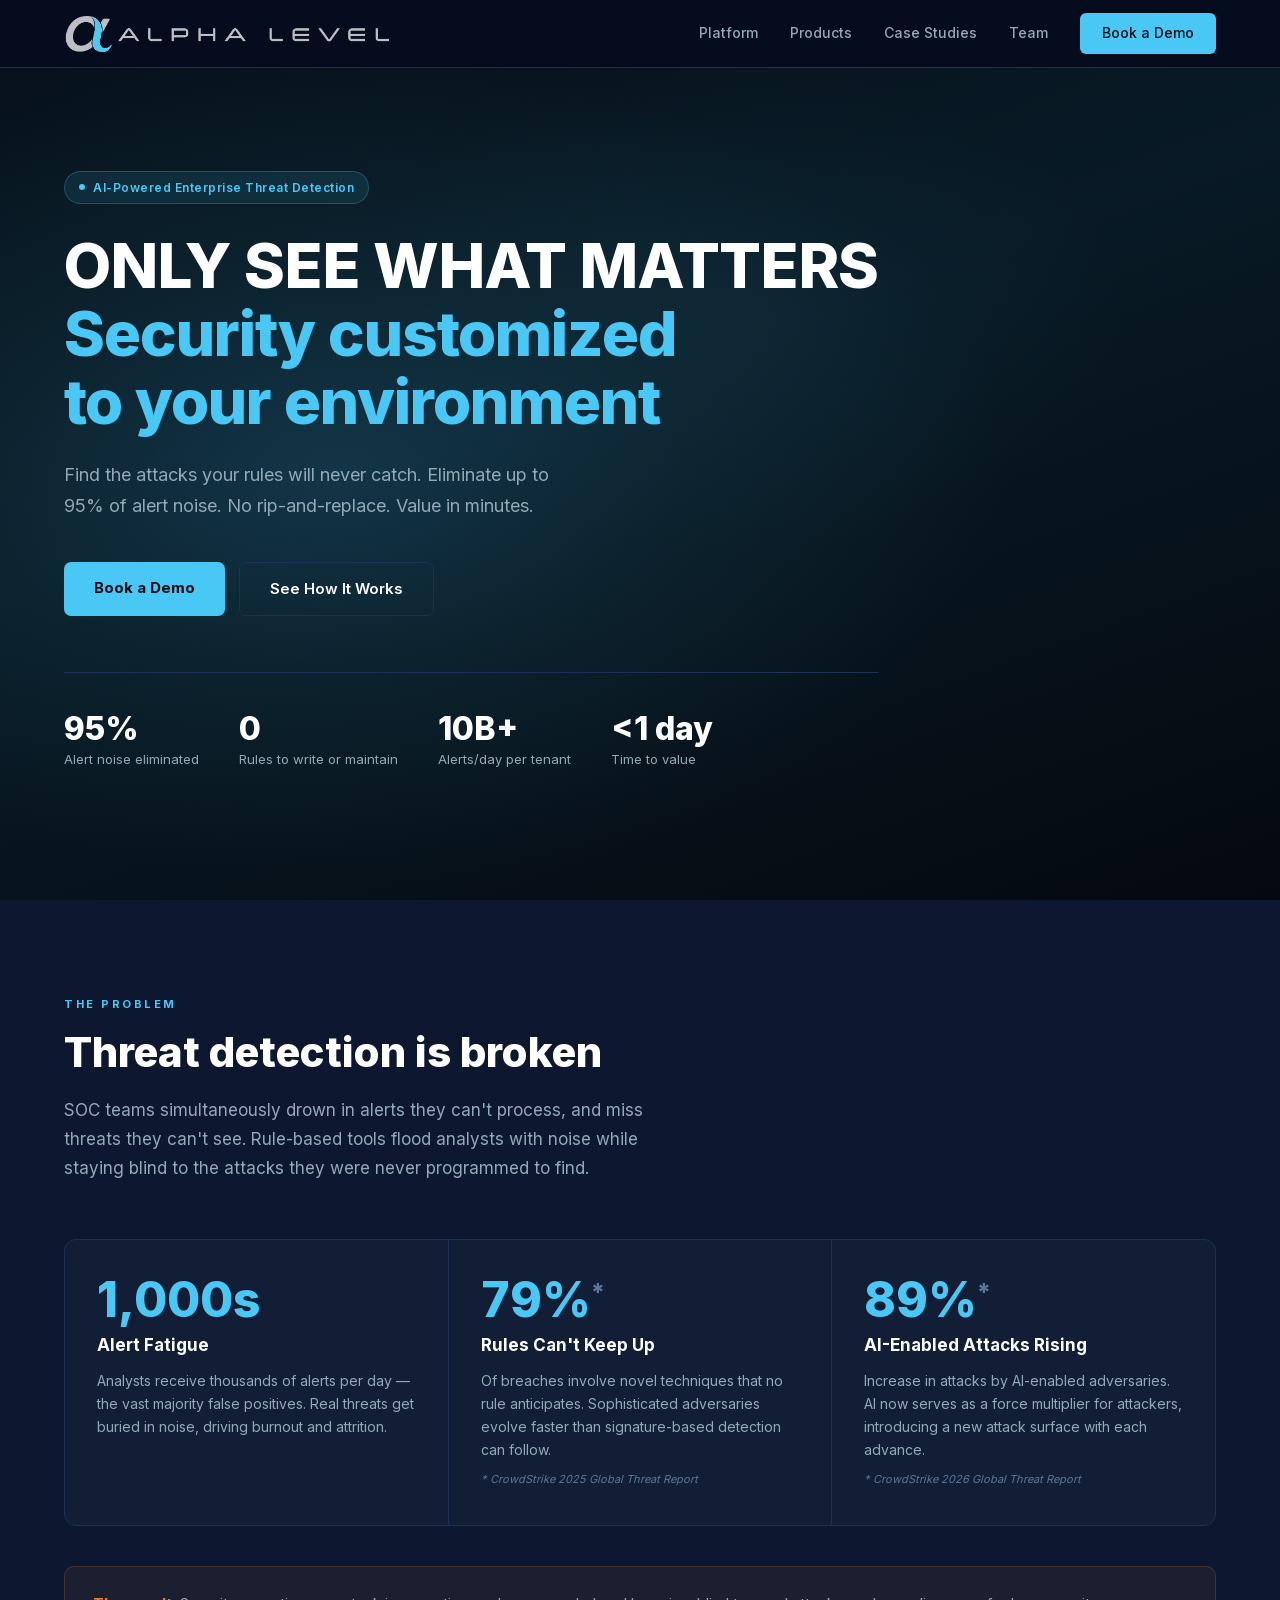
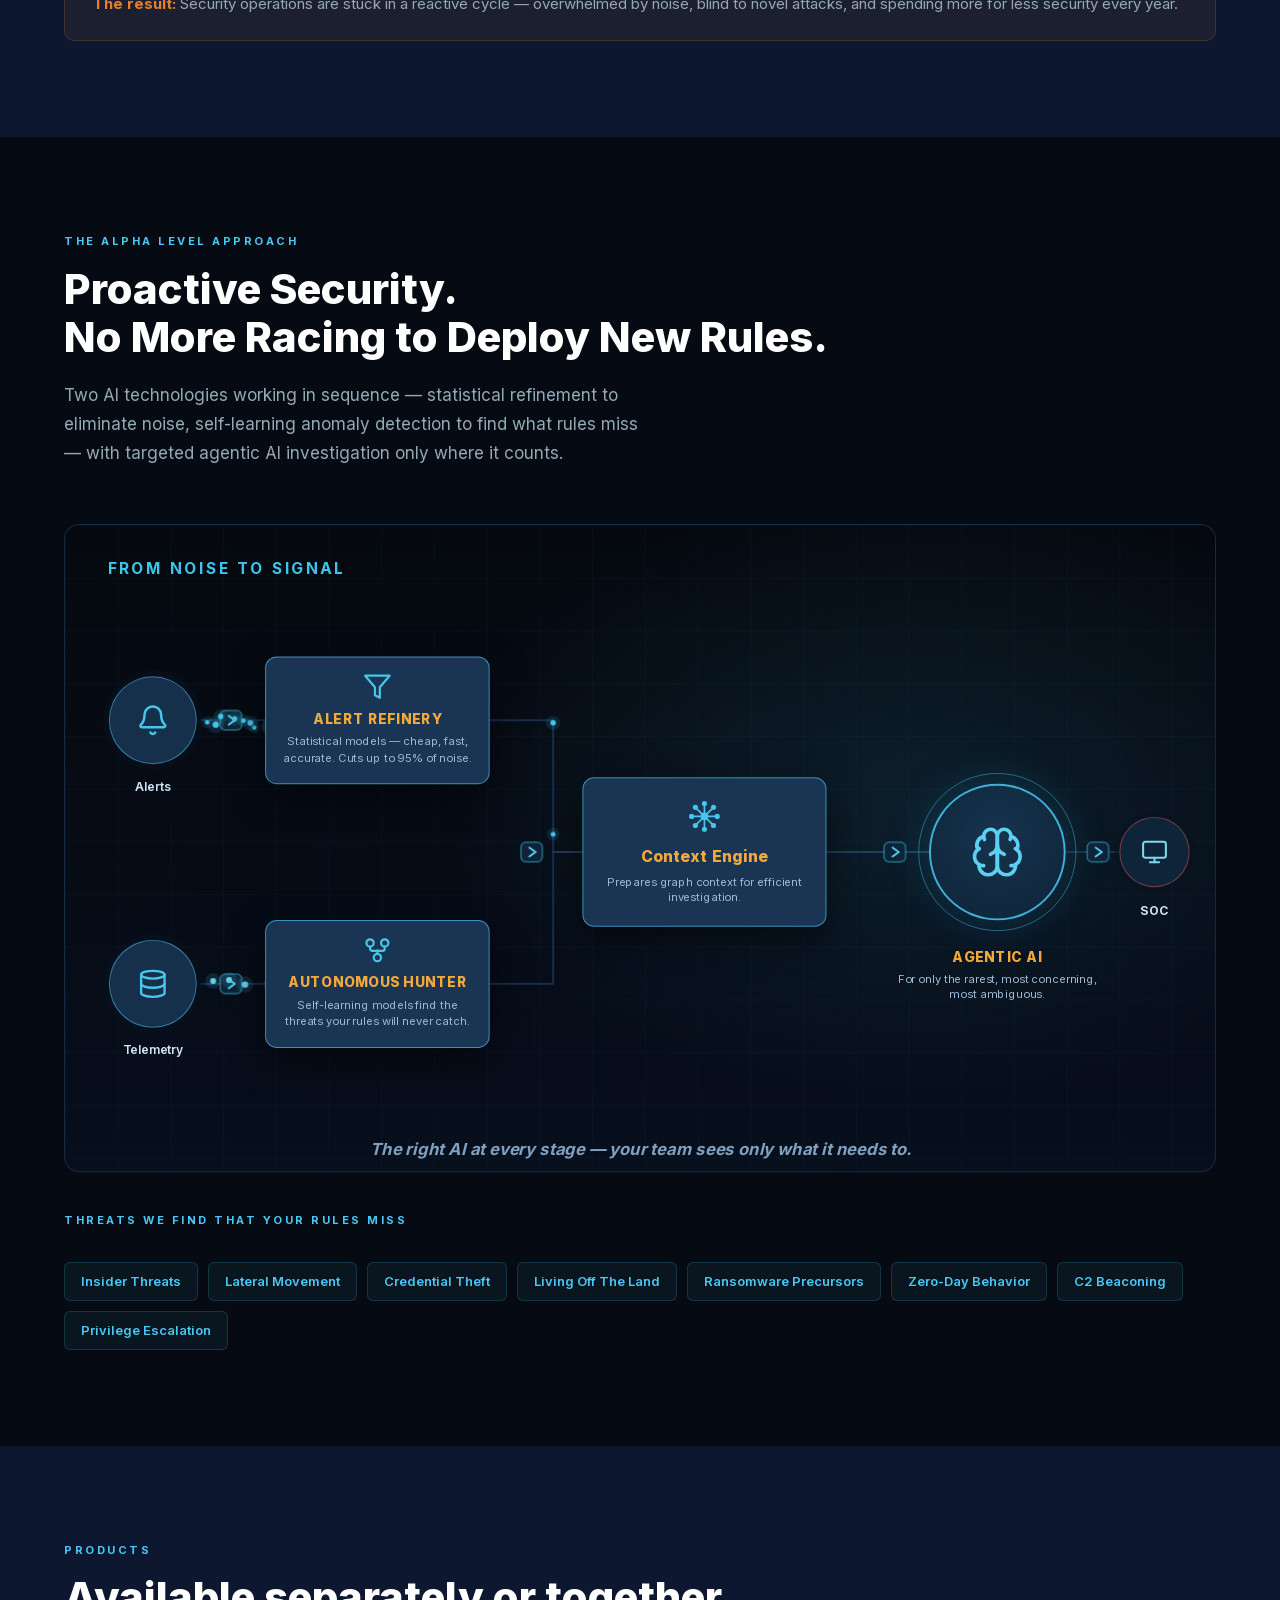
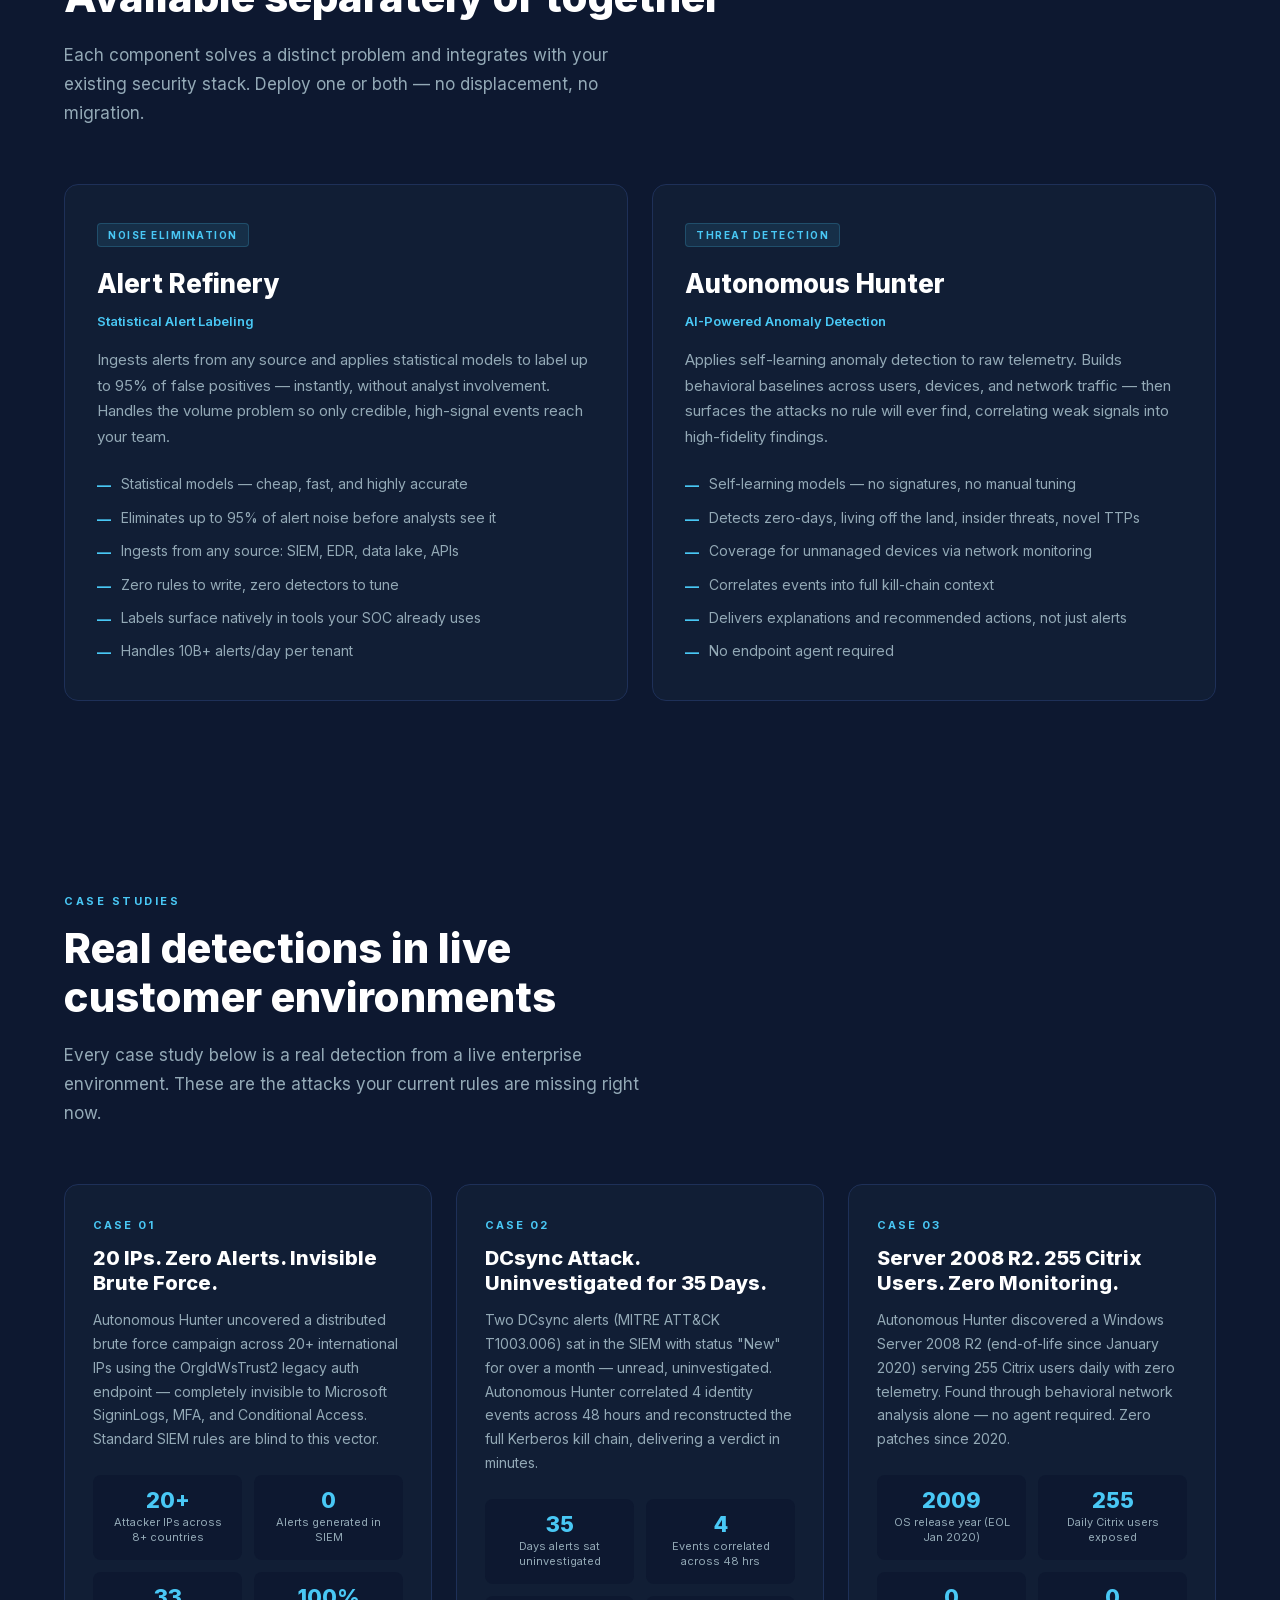
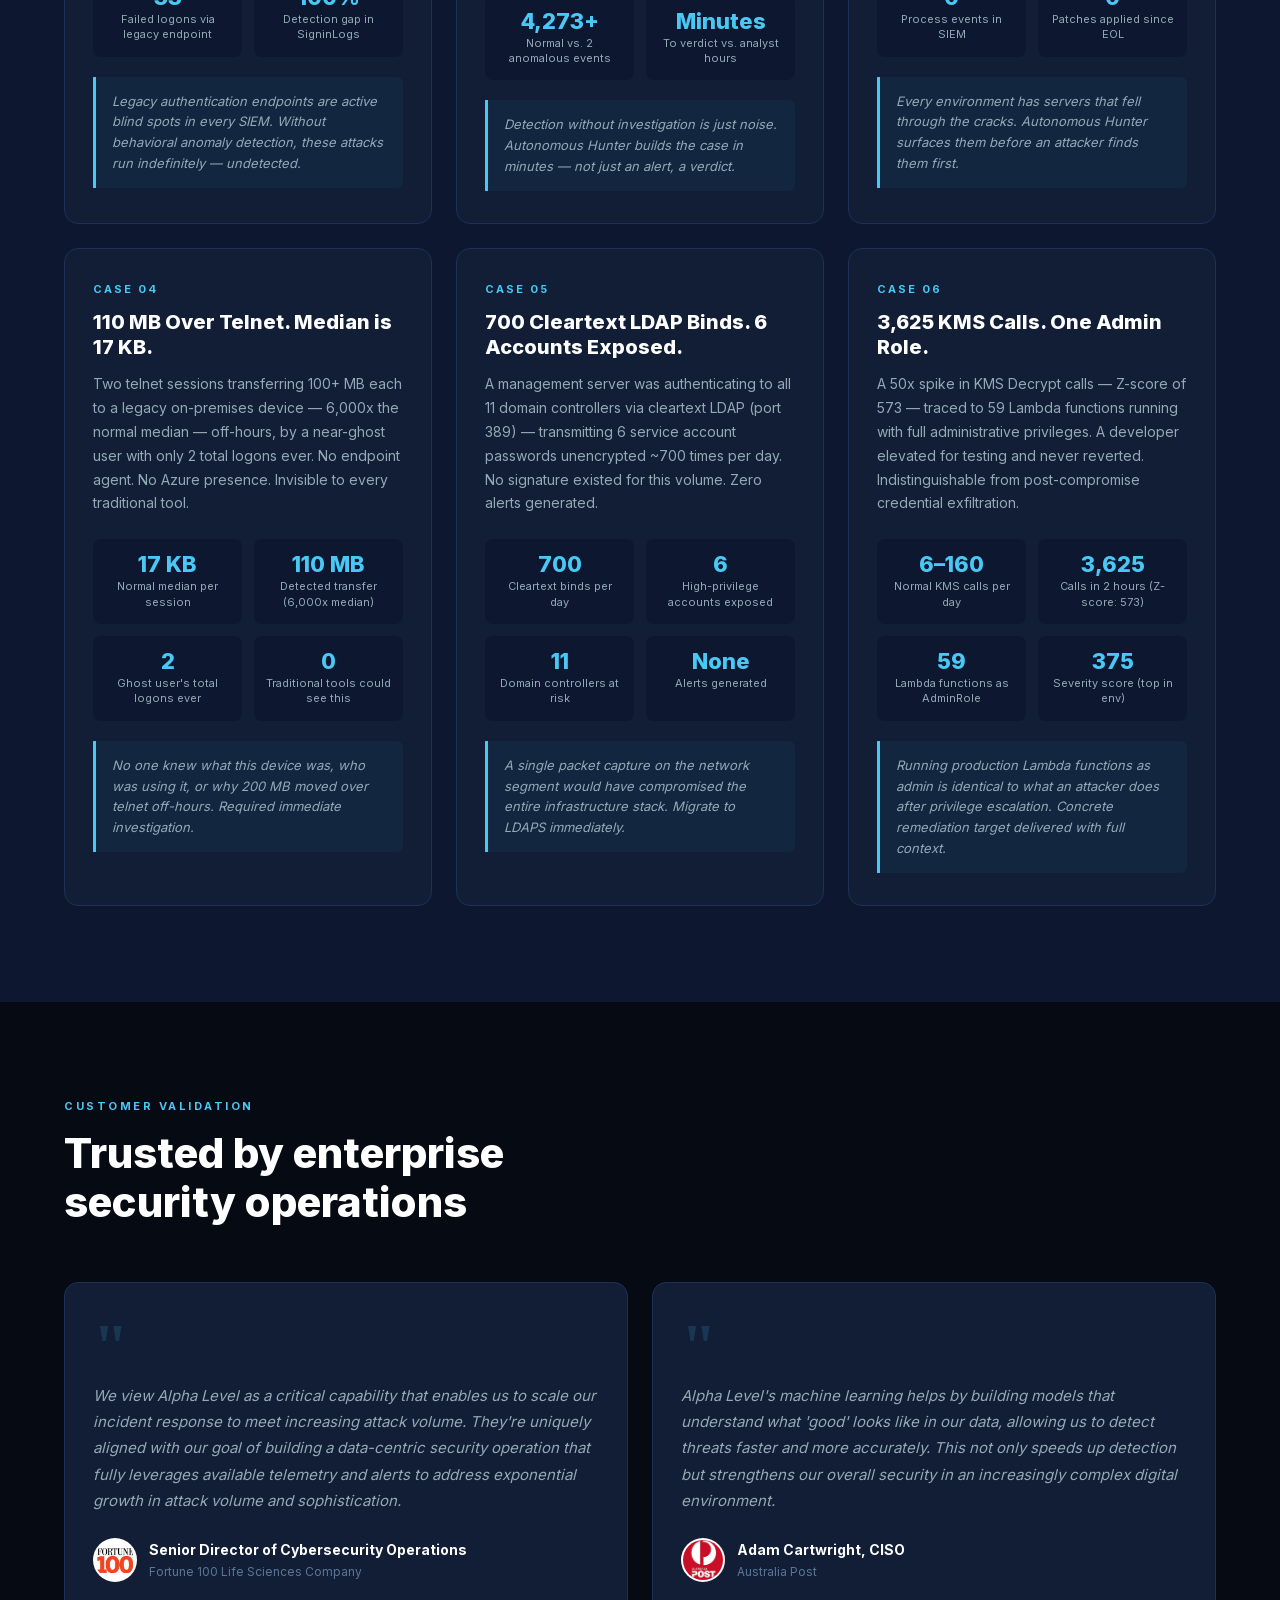
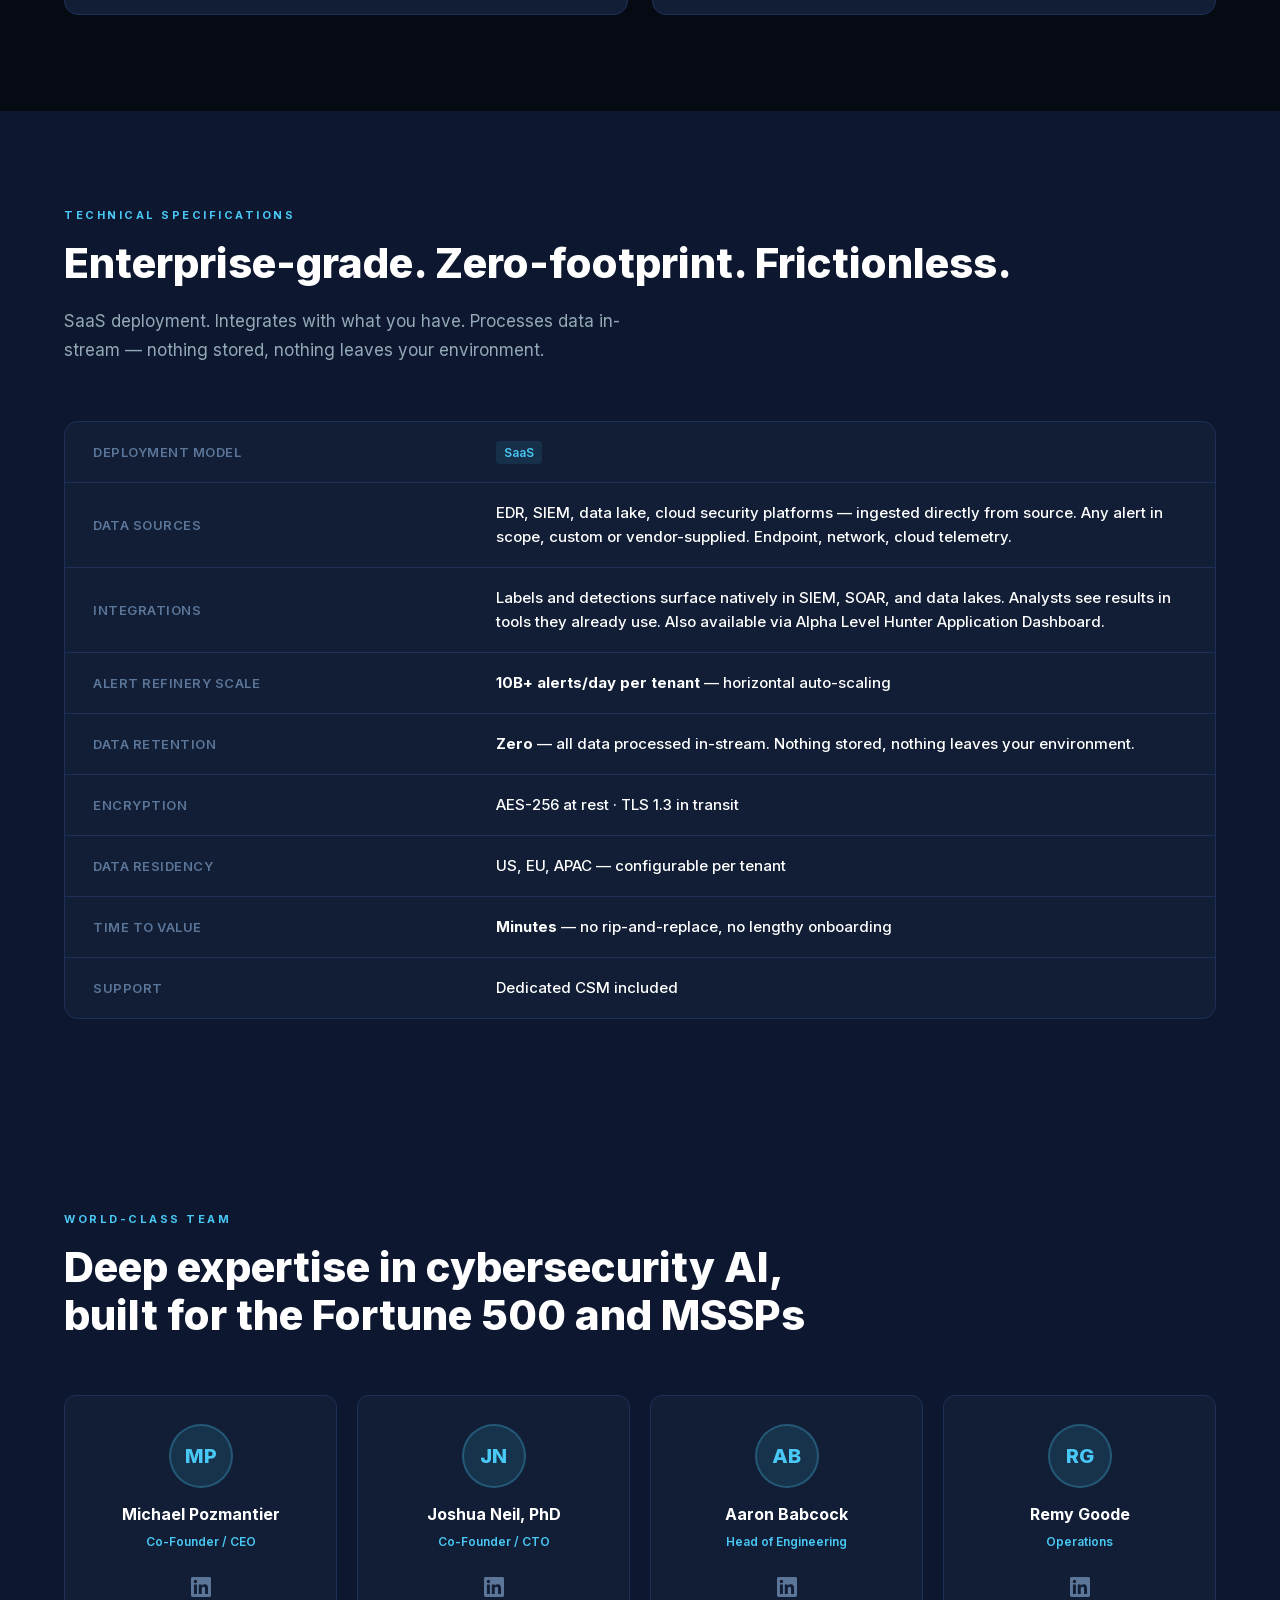
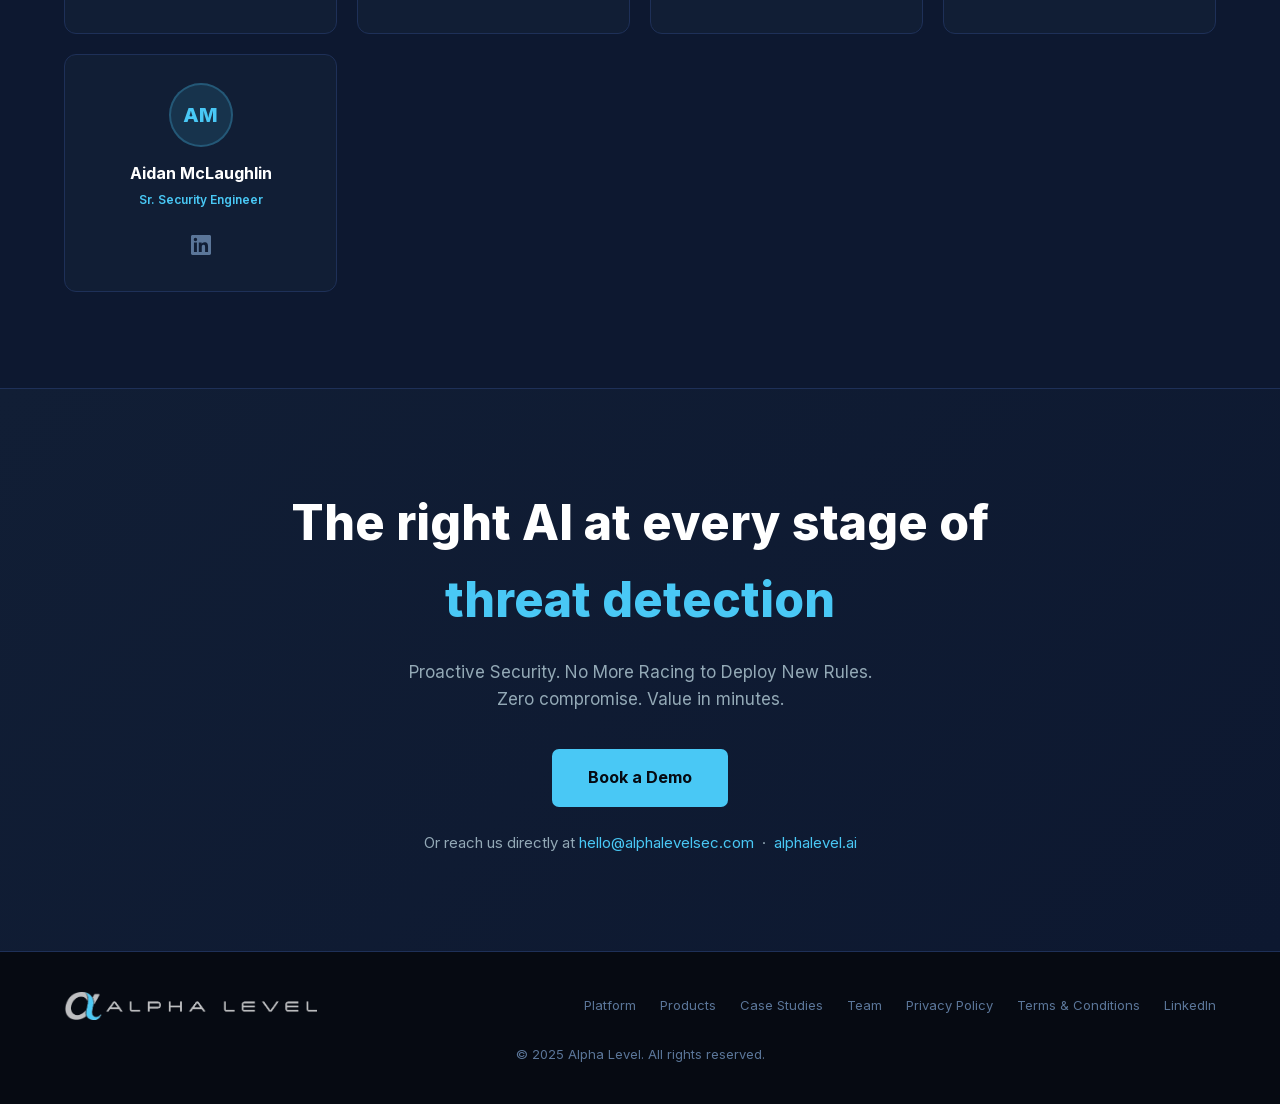
==== commit 8e30d9e7: "Replace testimonial avatars with Fortune 100 and Australia Post logos Co-Authored-By: Claude Sonnet " ====
--- a/index.html
+++ b/index.html
@@ -198,7 +198,7 @@
 
   <div class="products-grid">
     <div class="product-card">
-      <div class="product-tag">Stage 1 — Noise Elimination</div>
+      <div class="product-tag">Noise Elimination</div>
       <div class="product-name">Alert Refinery</div>
       <div class="product-tagline">Statistical Alert Labeling</div>
       <p class="product-desc">
@@ -215,7 +215,7 @@
     </div>
 
     <div class="product-card">
-      <div class="product-tag">Stage 2 — Threat Detection</div>
+      <div class="product-tag">Threat Detection</div>
       <div class="product-name">Autonomous Hunter</div>
       <div class="product-tagline">AI-Powered Anomaly Detection</div>
       <p class="product-desc">
@@ -408,7 +408,7 @@
         We view Alpha Level as a critical capability that enables us to scale our incident response to meet increasing attack volume. They're uniquely aligned with our goal of building a data-centric security operation that fully leverages available telemetry and alerts to address exponential growth in attack volume and sophistication.
       </p>
       <div class="testimonial-author">
-        <div class="author-avatar">SD</div>
+        <div class="author-avatar author-avatar-logo"><img src="fortune-100.png" alt="Fortune 100" style="width:100%;height:100%;object-fit:contain;"></div>
         <div>
           <div class="author-name">Senior Director of Cybersecurity Operations</div>
           <div class="author-title">Fortune 100 Life Sciences Company</div>
@@ -422,7 +422,7 @@
         Alpha Level's machine learning helps by building models that understand what 'good' looks like in our data, allowing us to detect threats faster and more accurately. This not only speeds up detection but strengthens our overall security in an increasingly complex digital environment.
       </p>
       <div class="testimonial-author">
-        <div class="author-avatar">AC</div>
+        <div class="author-avatar author-avatar-logo"><img src="australia-post.png" alt="Australia Post" style="width:44px;height:auto;object-fit:contain;"></div>
         <div>
           <div class="author-name">Adam Cartwright, CISO</div>
           <div class="author-title">Australia Post</div>
--- a/style.css
+++ b/style.css
@@ -702,6 +702,11 @@
   }
   .author-name { font-size: 14px; font-weight: 700; color: var(--white); }
   .author-title { font-size: 12px; color: var(--text-dim); }
+  .author-avatar-logo {
+    background: #fff; border-color: rgba(255,255,255,0.3);
+    display: flex; align-items: center; justify-content: center;
+    overflow: hidden; padding: 2px;
+  }
 
   /* SPECS */
   .specs-table {
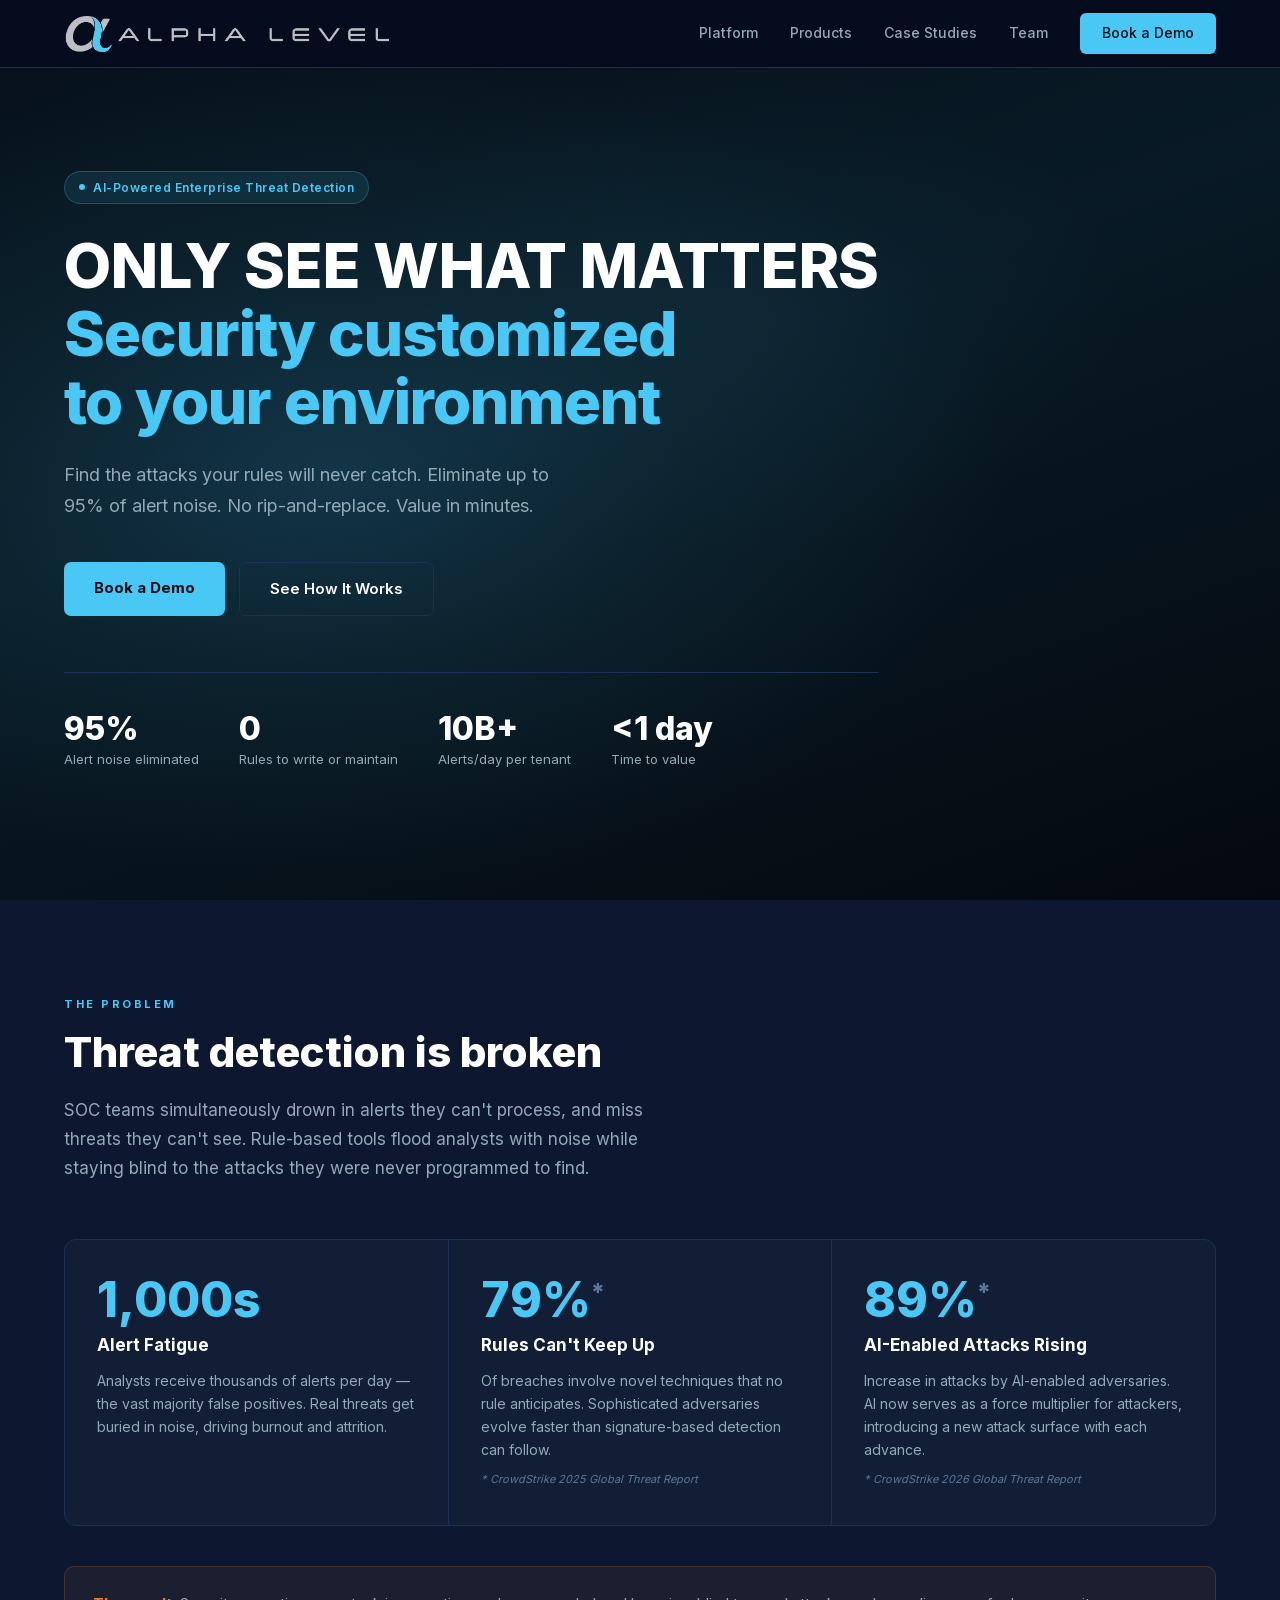
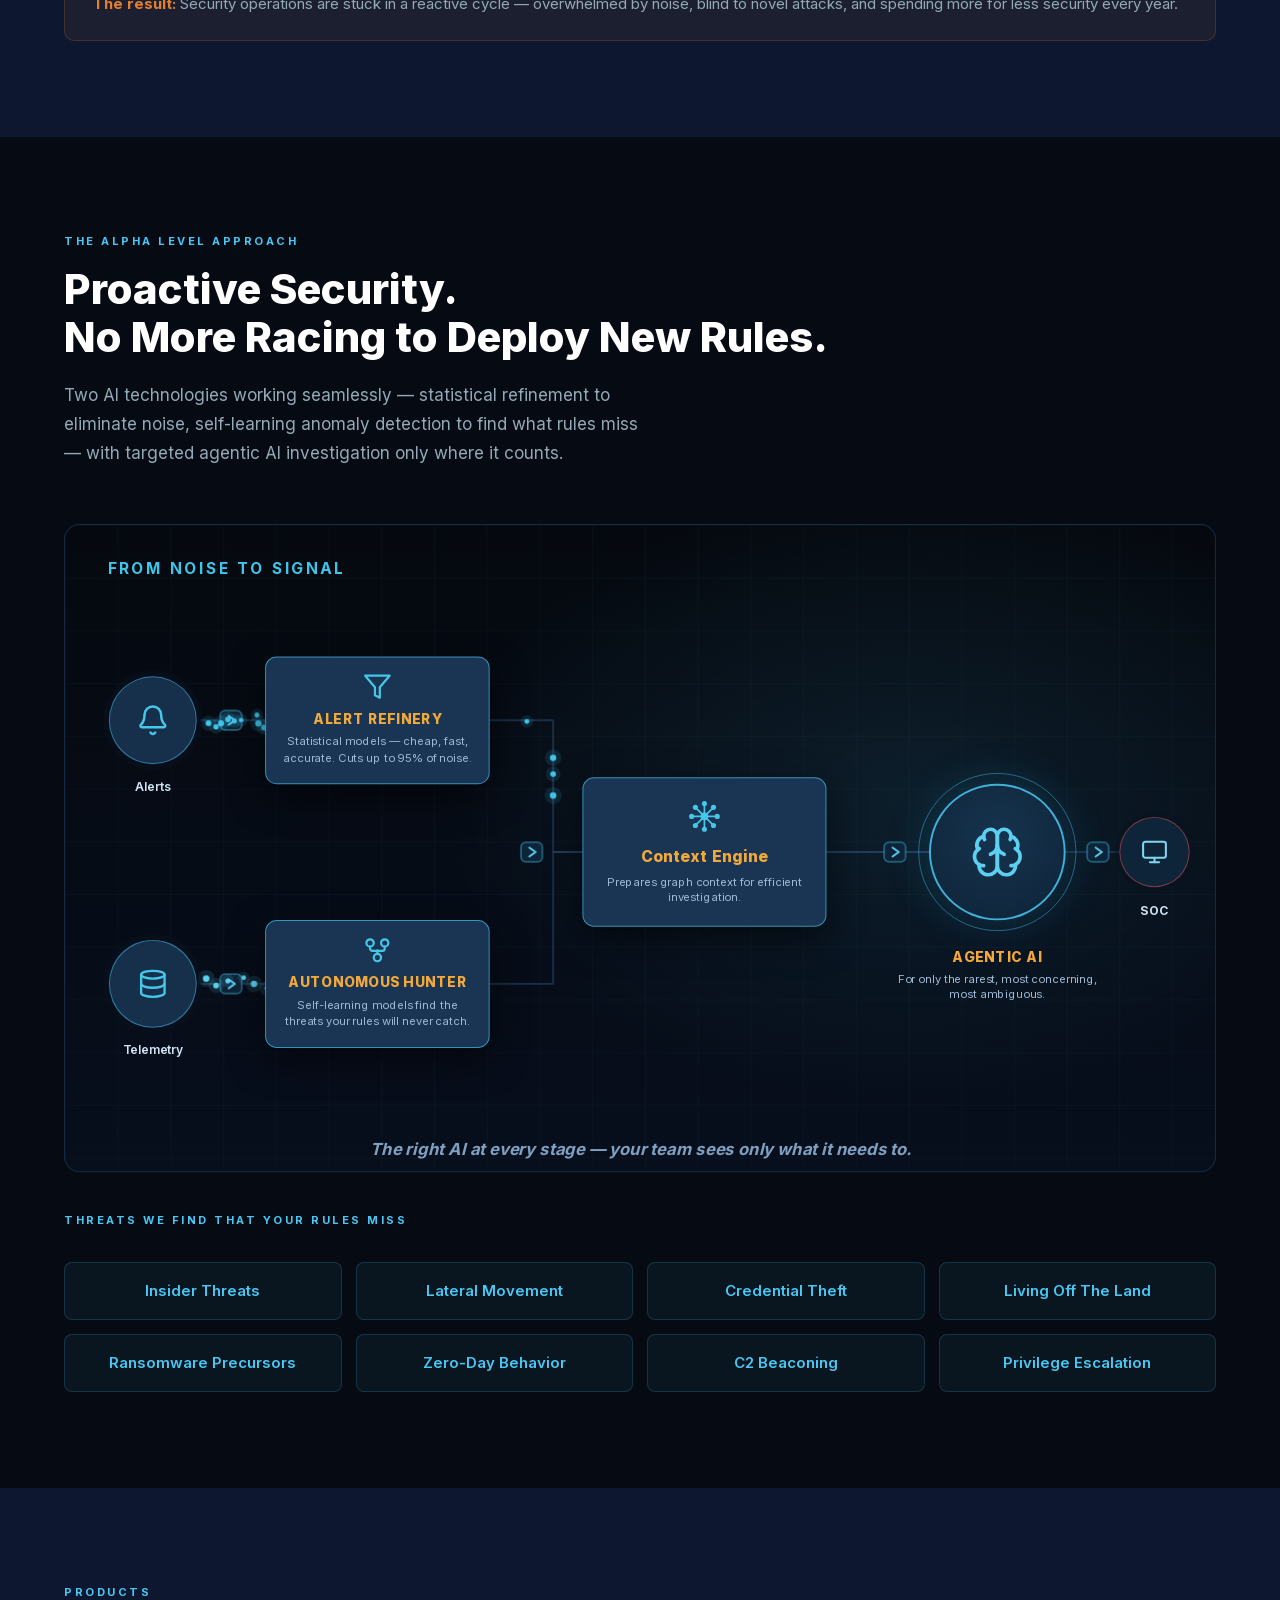
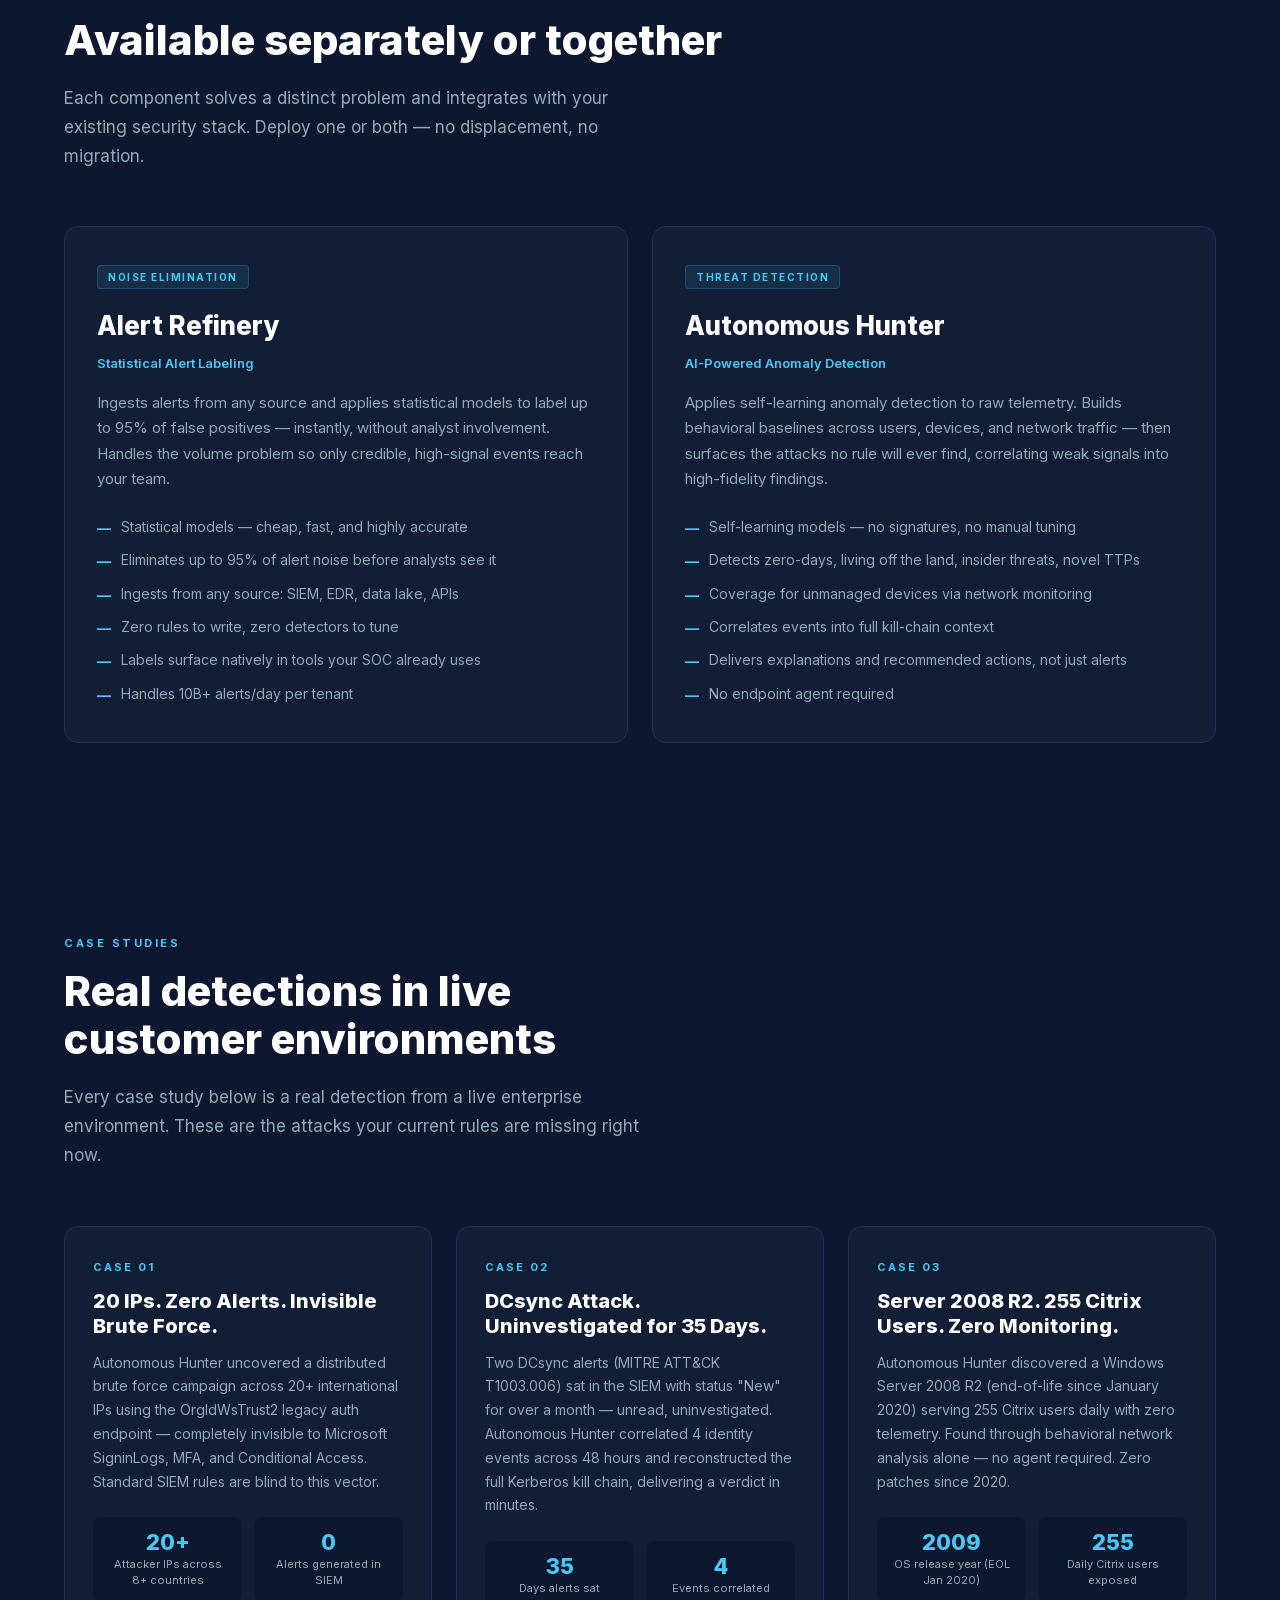
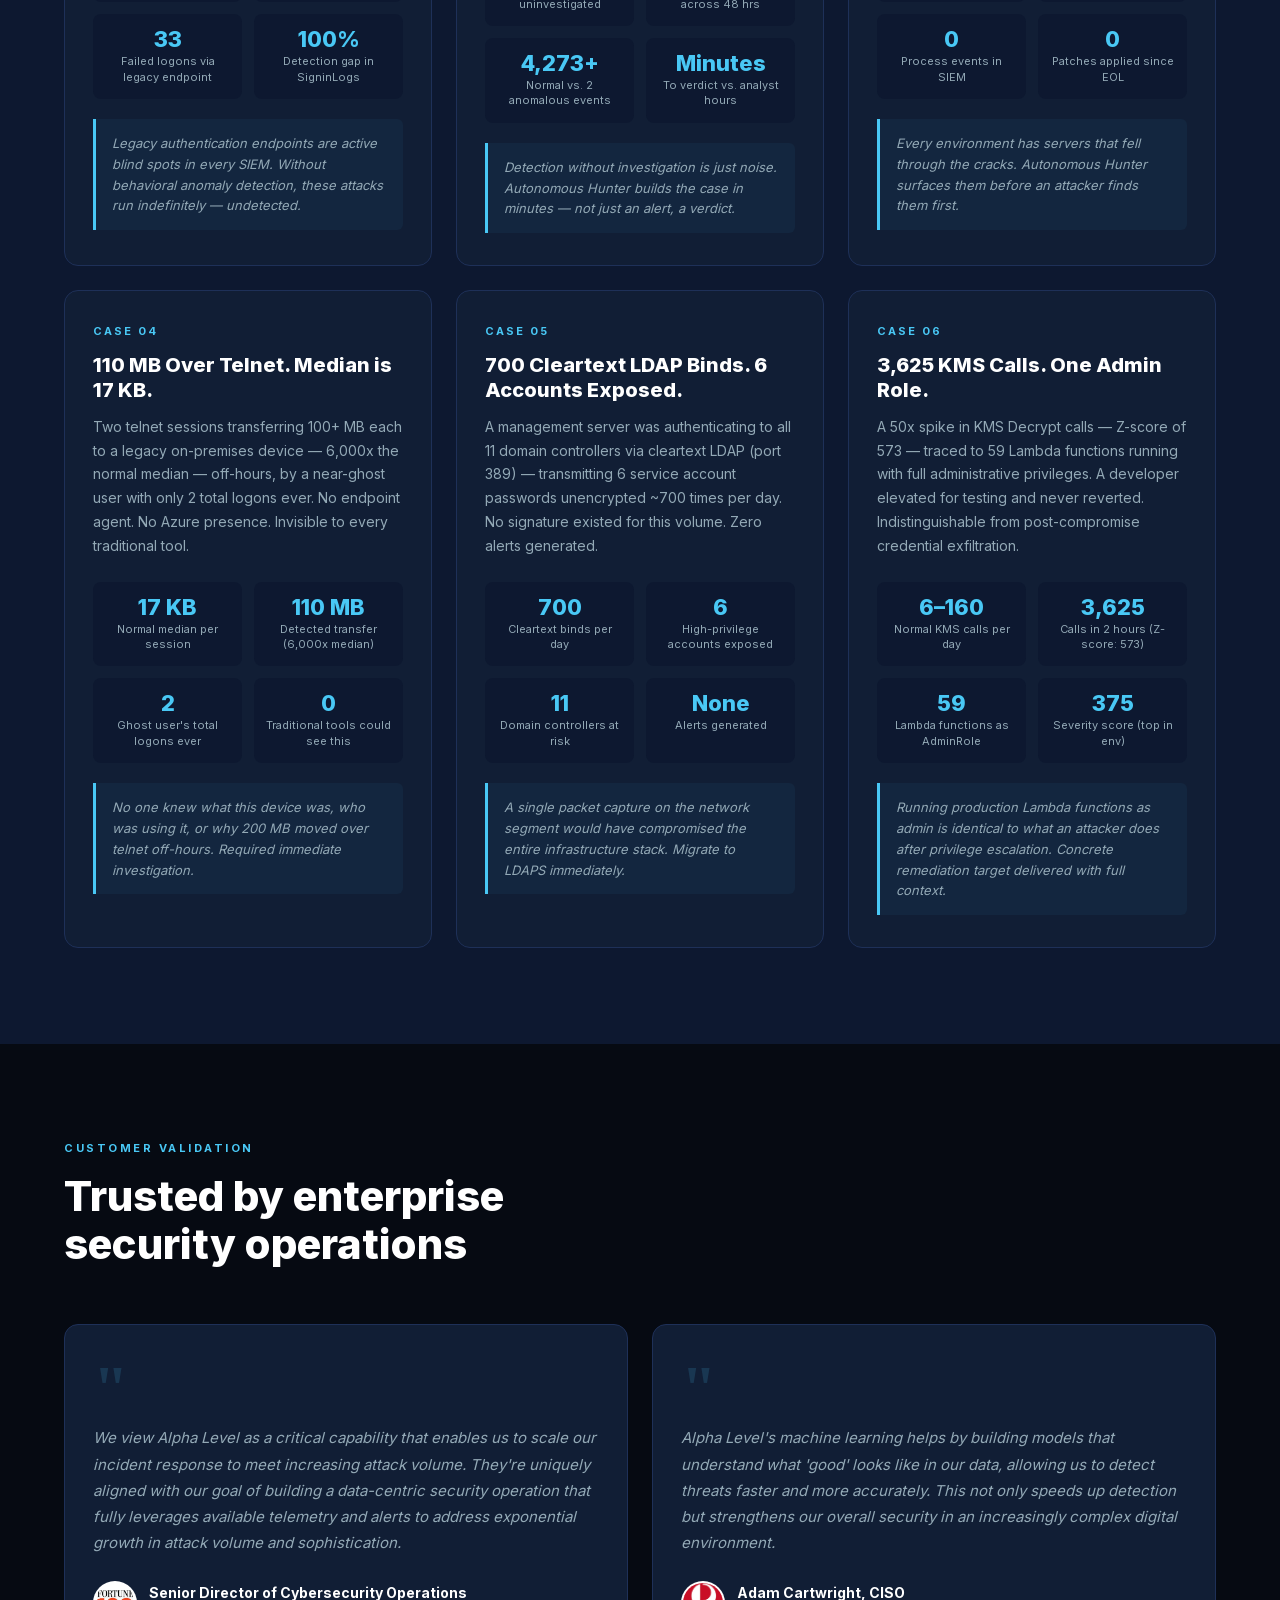
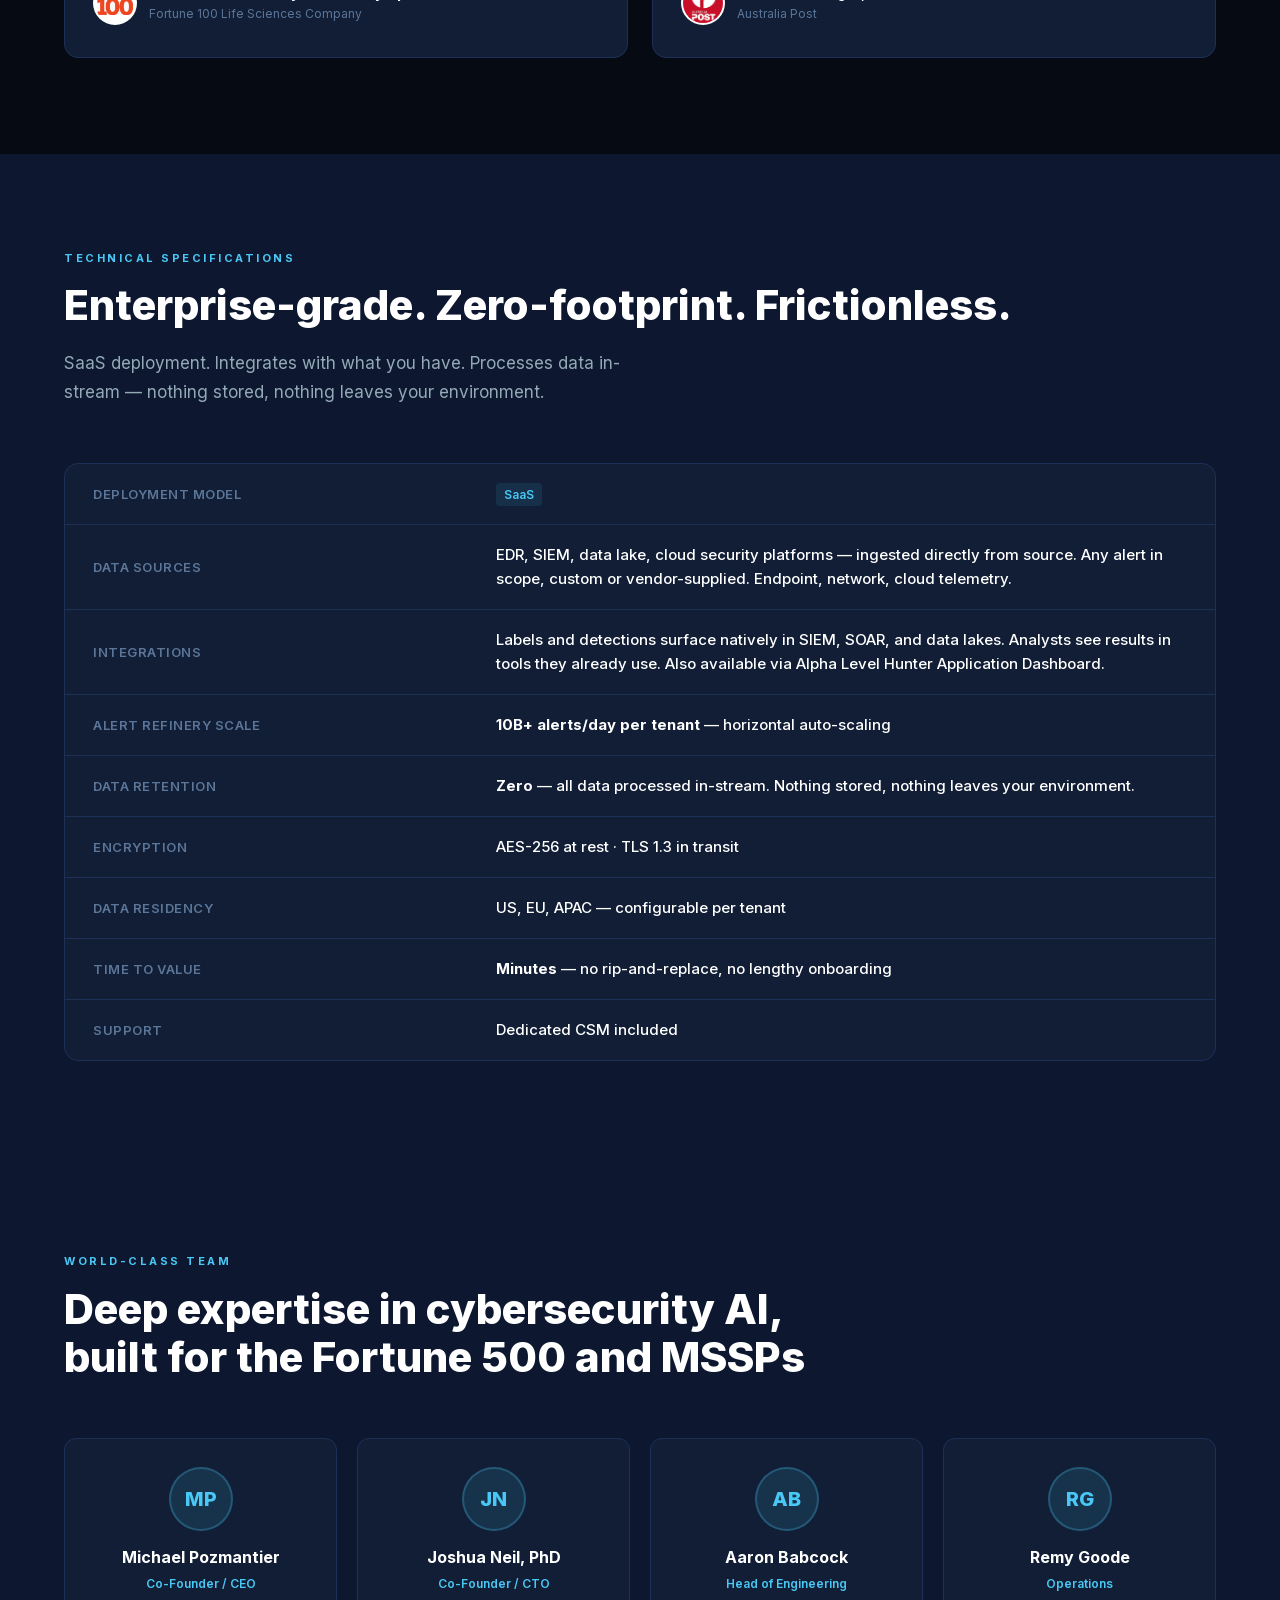
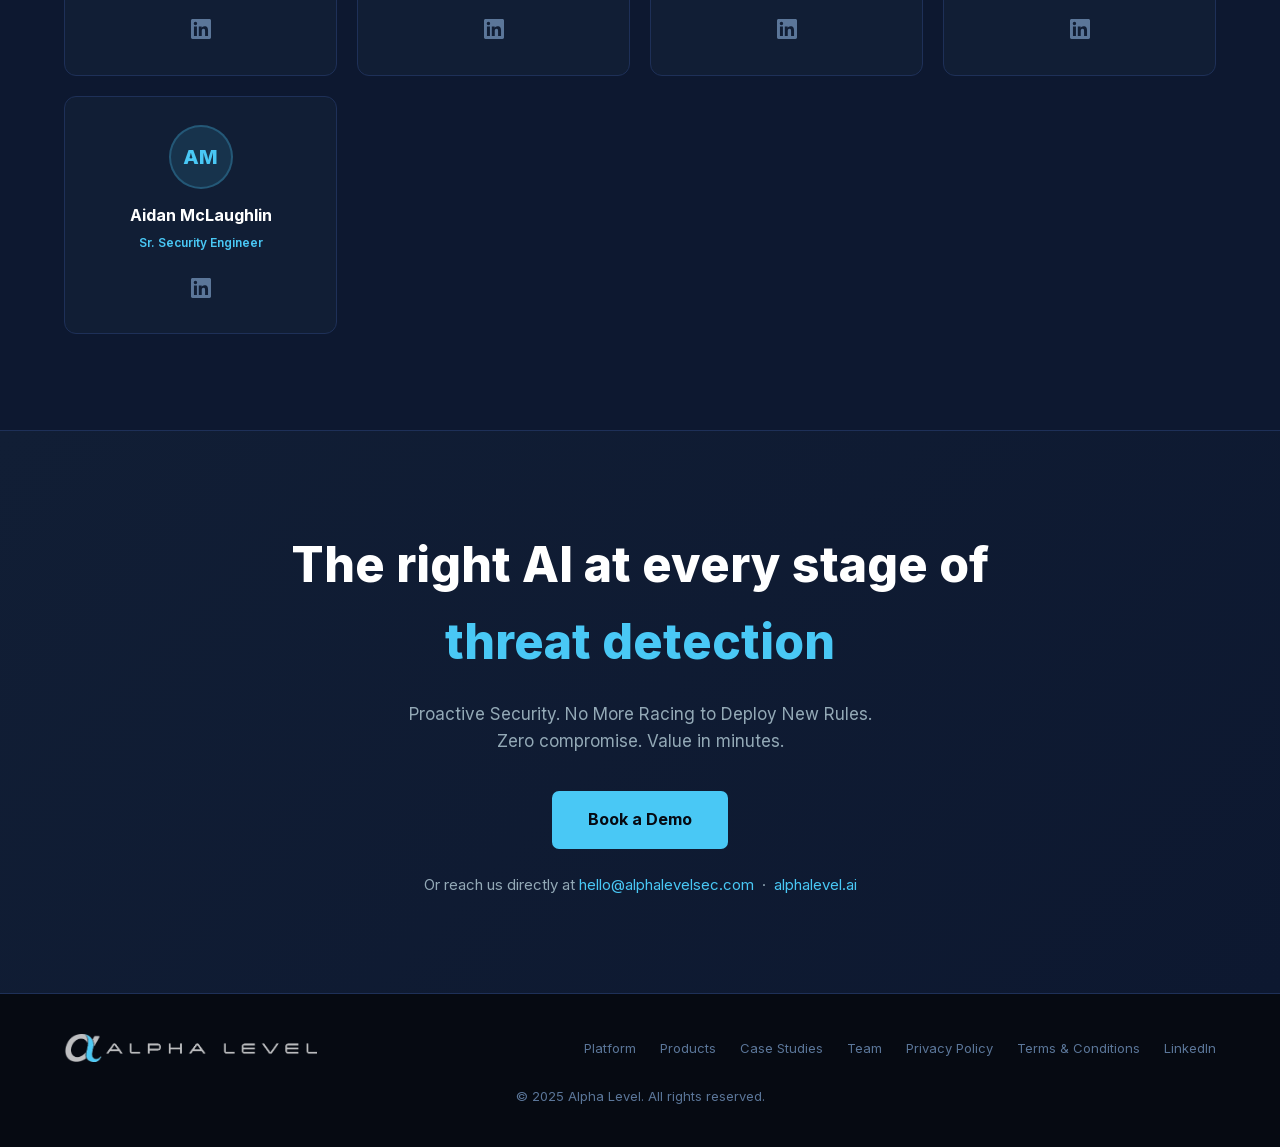
==== commit 602b9601: "Update copy: 'in sequence' to 'seamlessly' Co-Authored-By: Claude Sonnet 4.6 <noreply@anthropic.com>" ====
--- a/index.html
+++ b/index.html
@@ -103,7 +103,7 @@
   <div class="section-label">The Alpha Level Approach</div>
   <h2 class="section-title">Proactive Security.<br>No More Racing to Deploy New Rules.</h2>
   <p class="section-sub">
-    Two AI technologies working in sequence — statistical refinement to eliminate noise, self-learning anomaly detection to find what rules miss — with targeted agentic AI investigation only where it counts.
+    Two AI technologies working seamlessly — statistical refinement to eliminate noise, self-learning anomaly detection to find what rules miss — with targeted agentic AI investigation only where it counts.
   </p>
 
   <div id="alvPipelineOuter" style="width:100%;max-width:1180px;margin:56px auto 0;position:relative;aspect-ratio:1180 / 664;font-family:Inter,system-ui,sans-serif;">
--- a/style.css
+++ b/style.css
@@ -785,13 +785,18 @@
 
   /* THREAT TYPES */
   .threat-tags {
-    display: flex; flex-wrap: wrap; gap: 10px; margin-top: 32px;
+    display: grid; grid-template-columns: repeat(4, 1fr);
+    gap: 14px; margin-top: 32px;
   }
   .threat-tag {
     background: rgba(73,200,245,0.06);
     border: 1px solid rgba(73,200,245,0.18);
-    border-radius: 6px; padding: 8px 16px;
-    font-size: 13px; font-weight: 600; color: var(--cyan);
+    border-radius: 8px; padding: 16px 20px;
+    font-size: 15px; font-weight: 600; color: var(--cyan);
+    text-align: center;
+  }
+  @media (max-width: 768px) {
+    .threat-tags { grid-template-columns: repeat(2, 1fr); }
   }
 
   @media (max-width: 768px) {
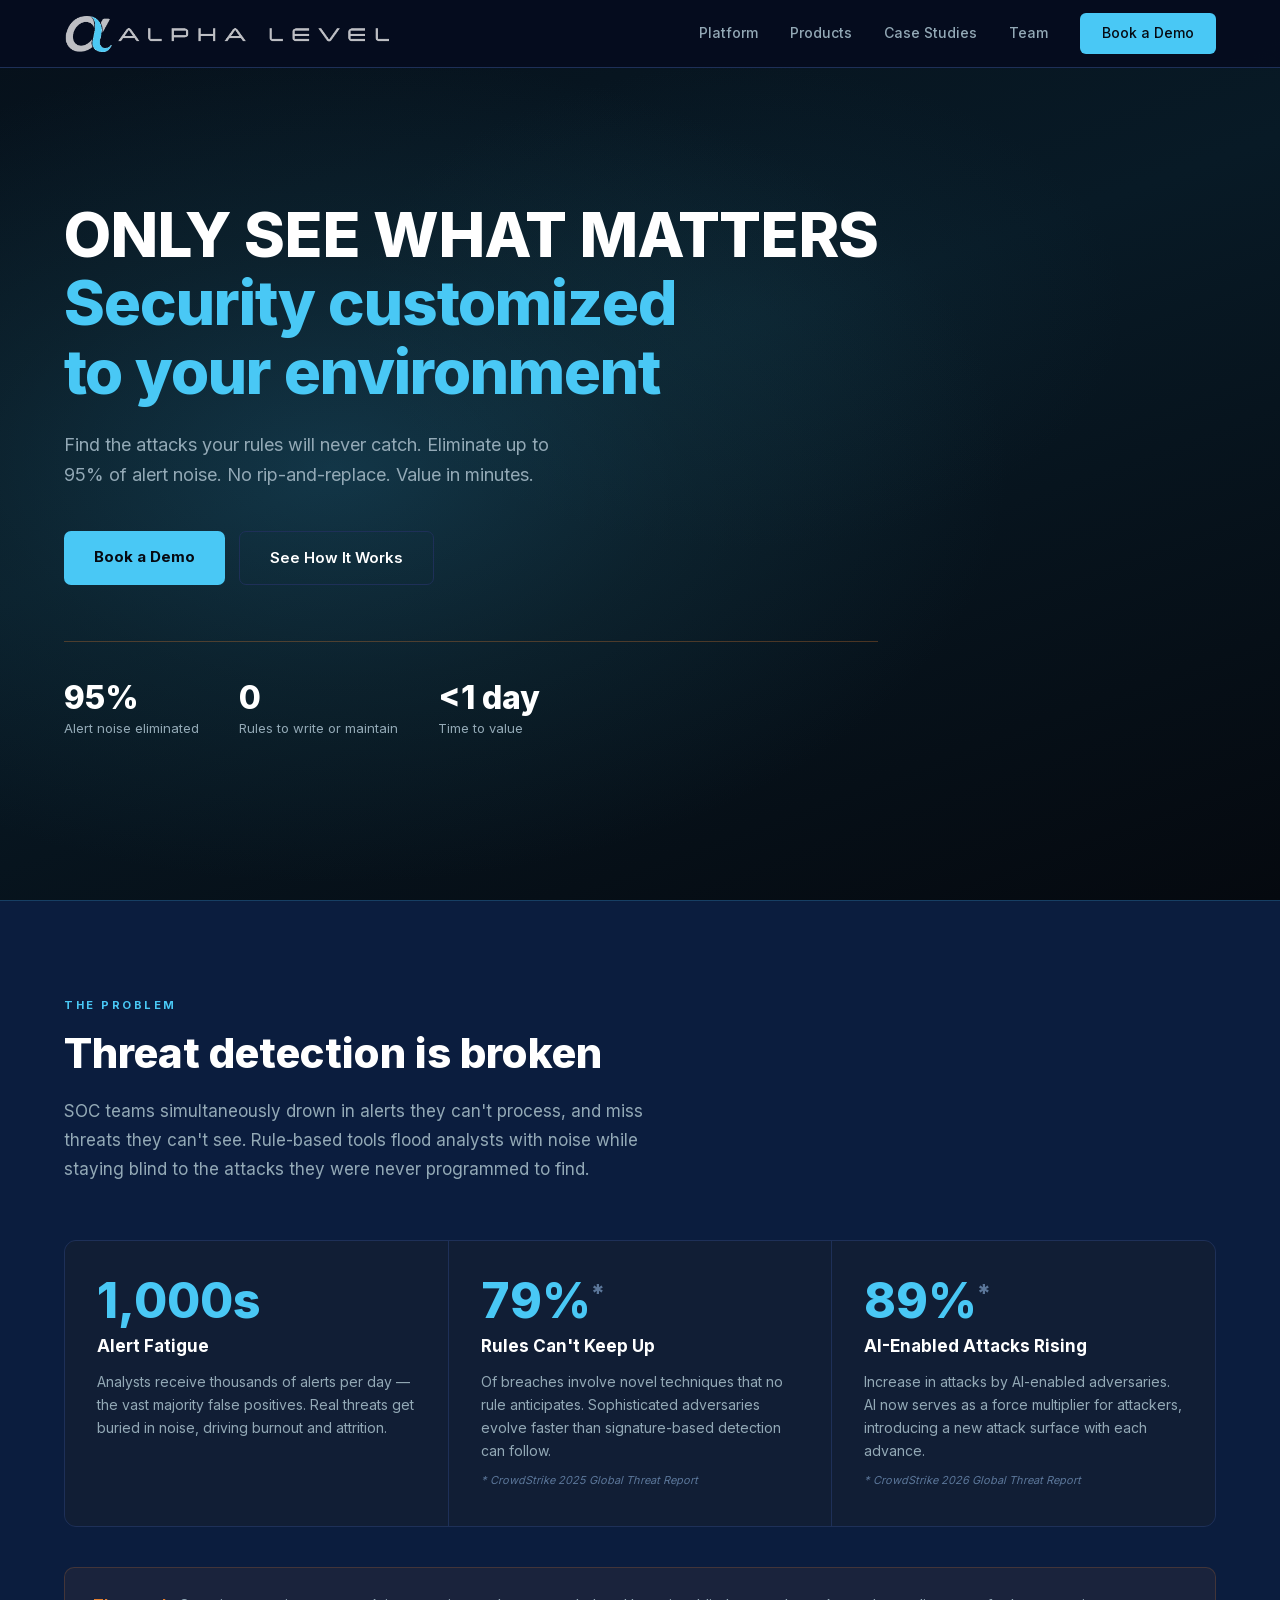
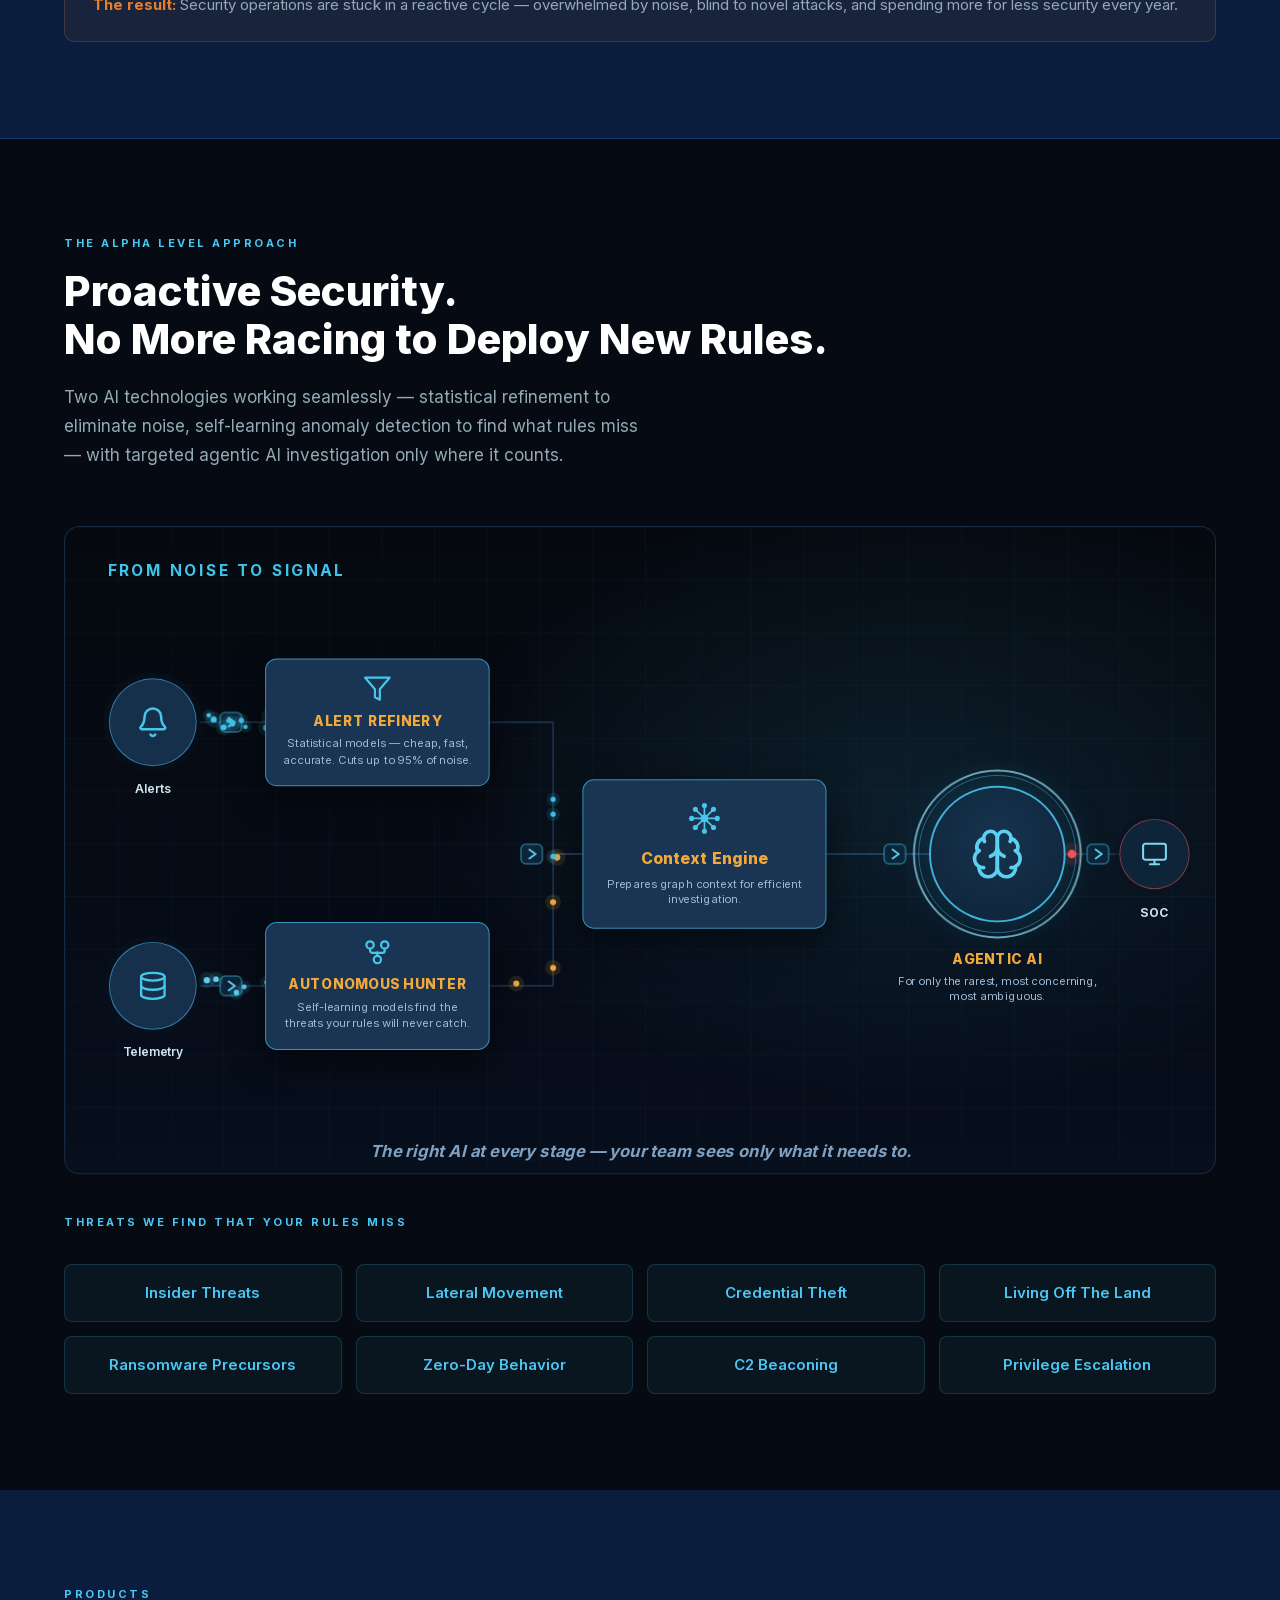
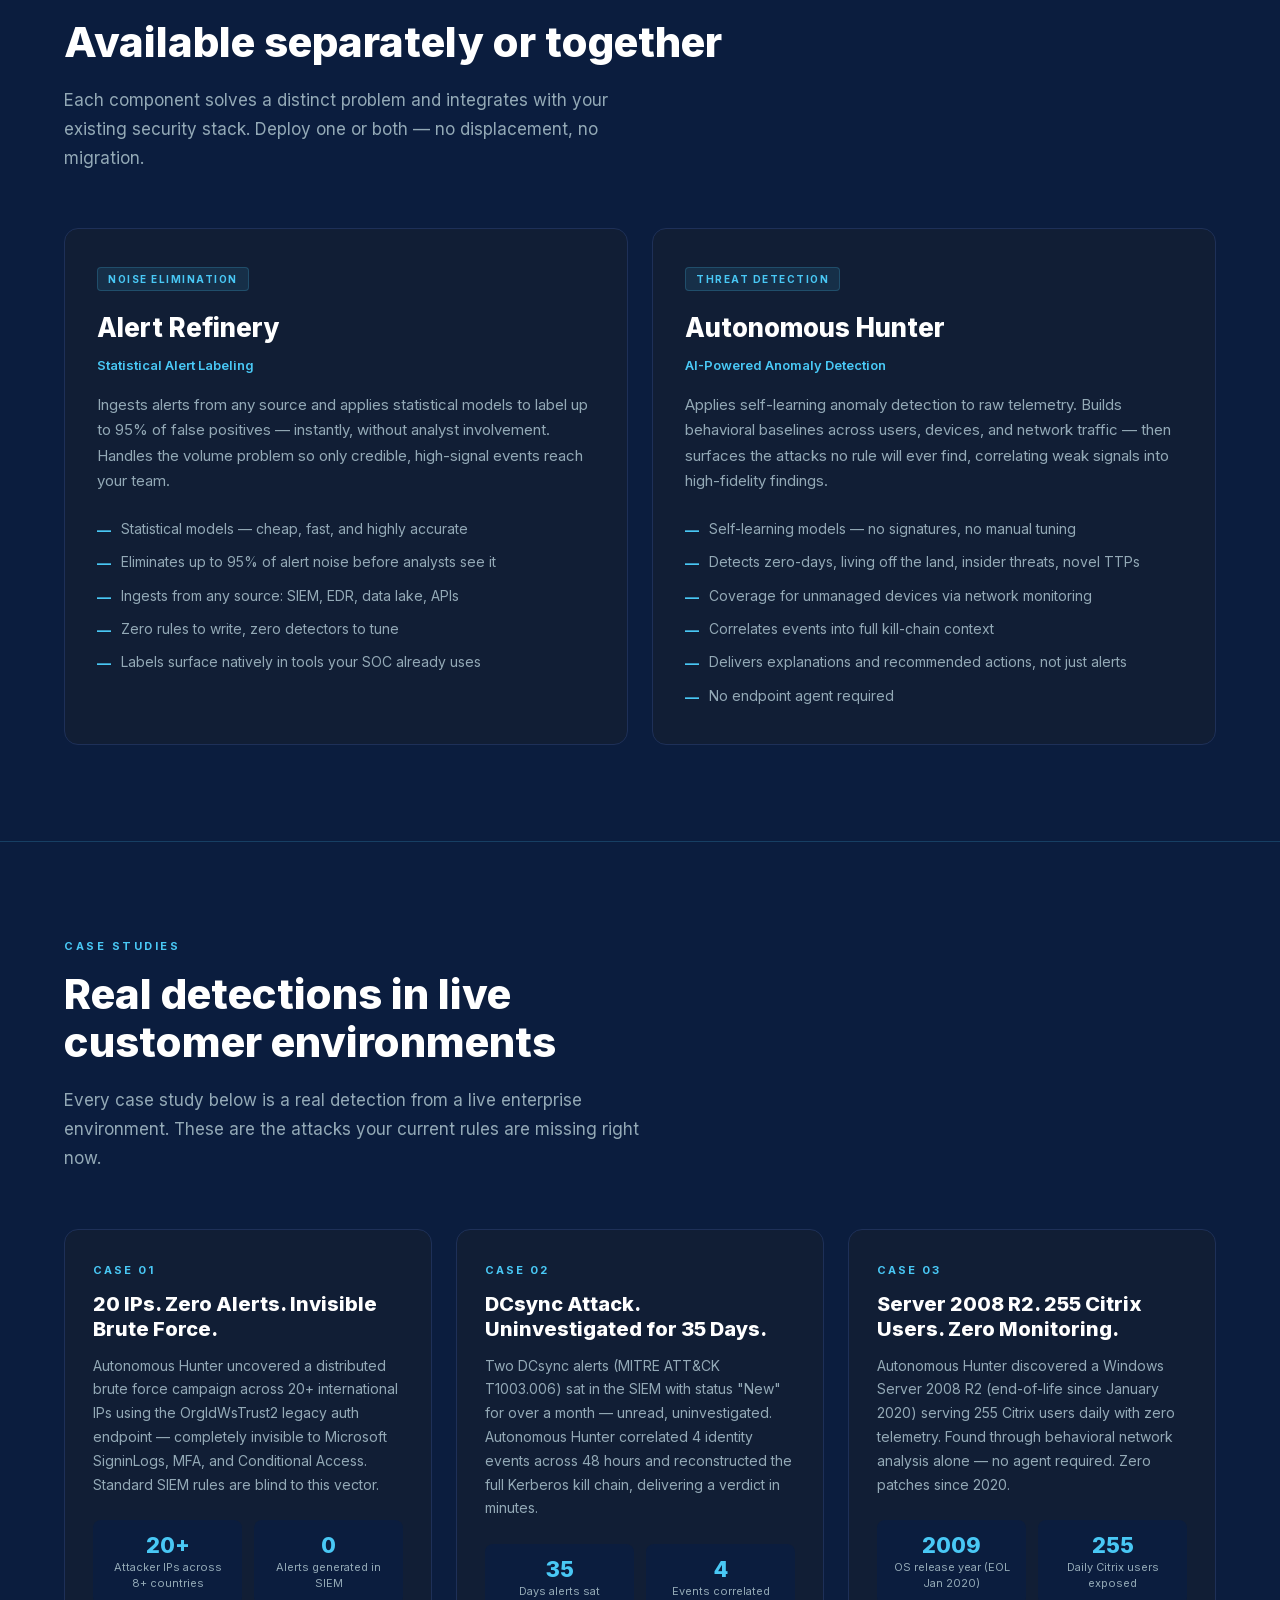
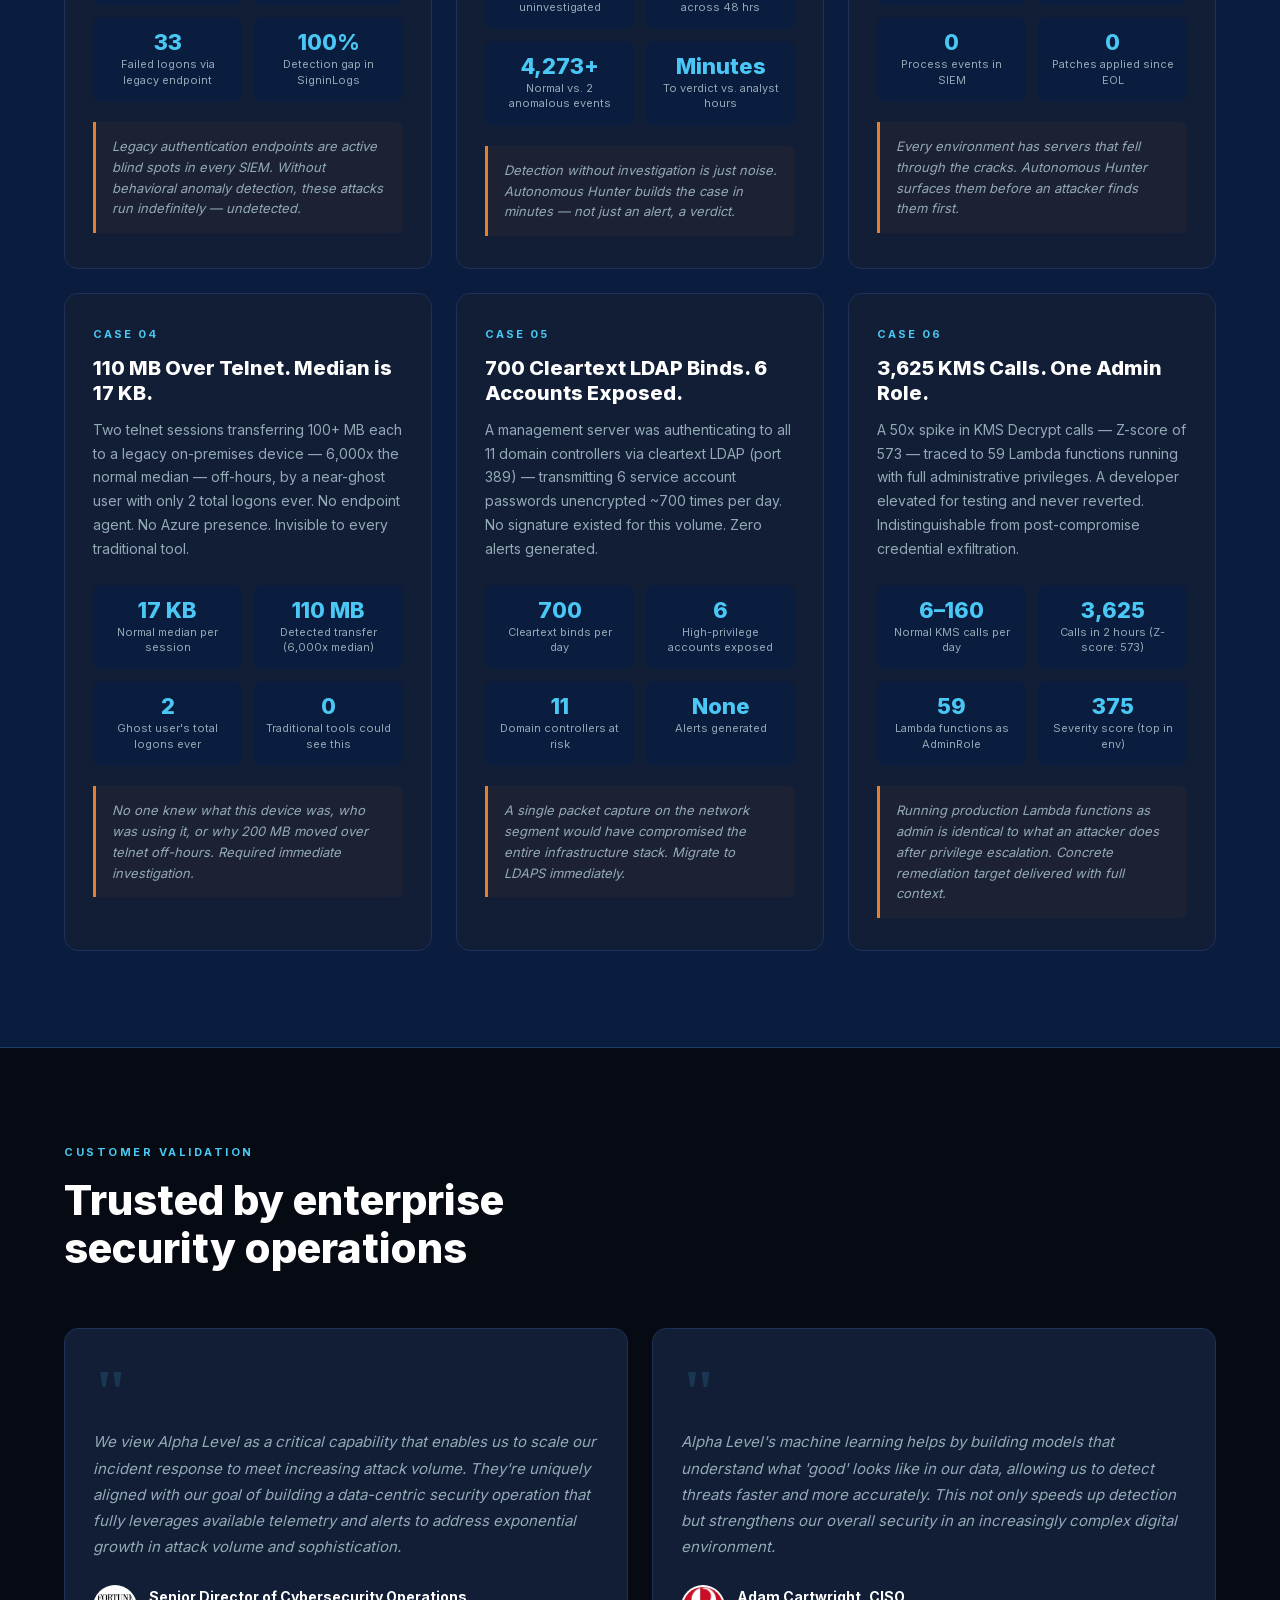
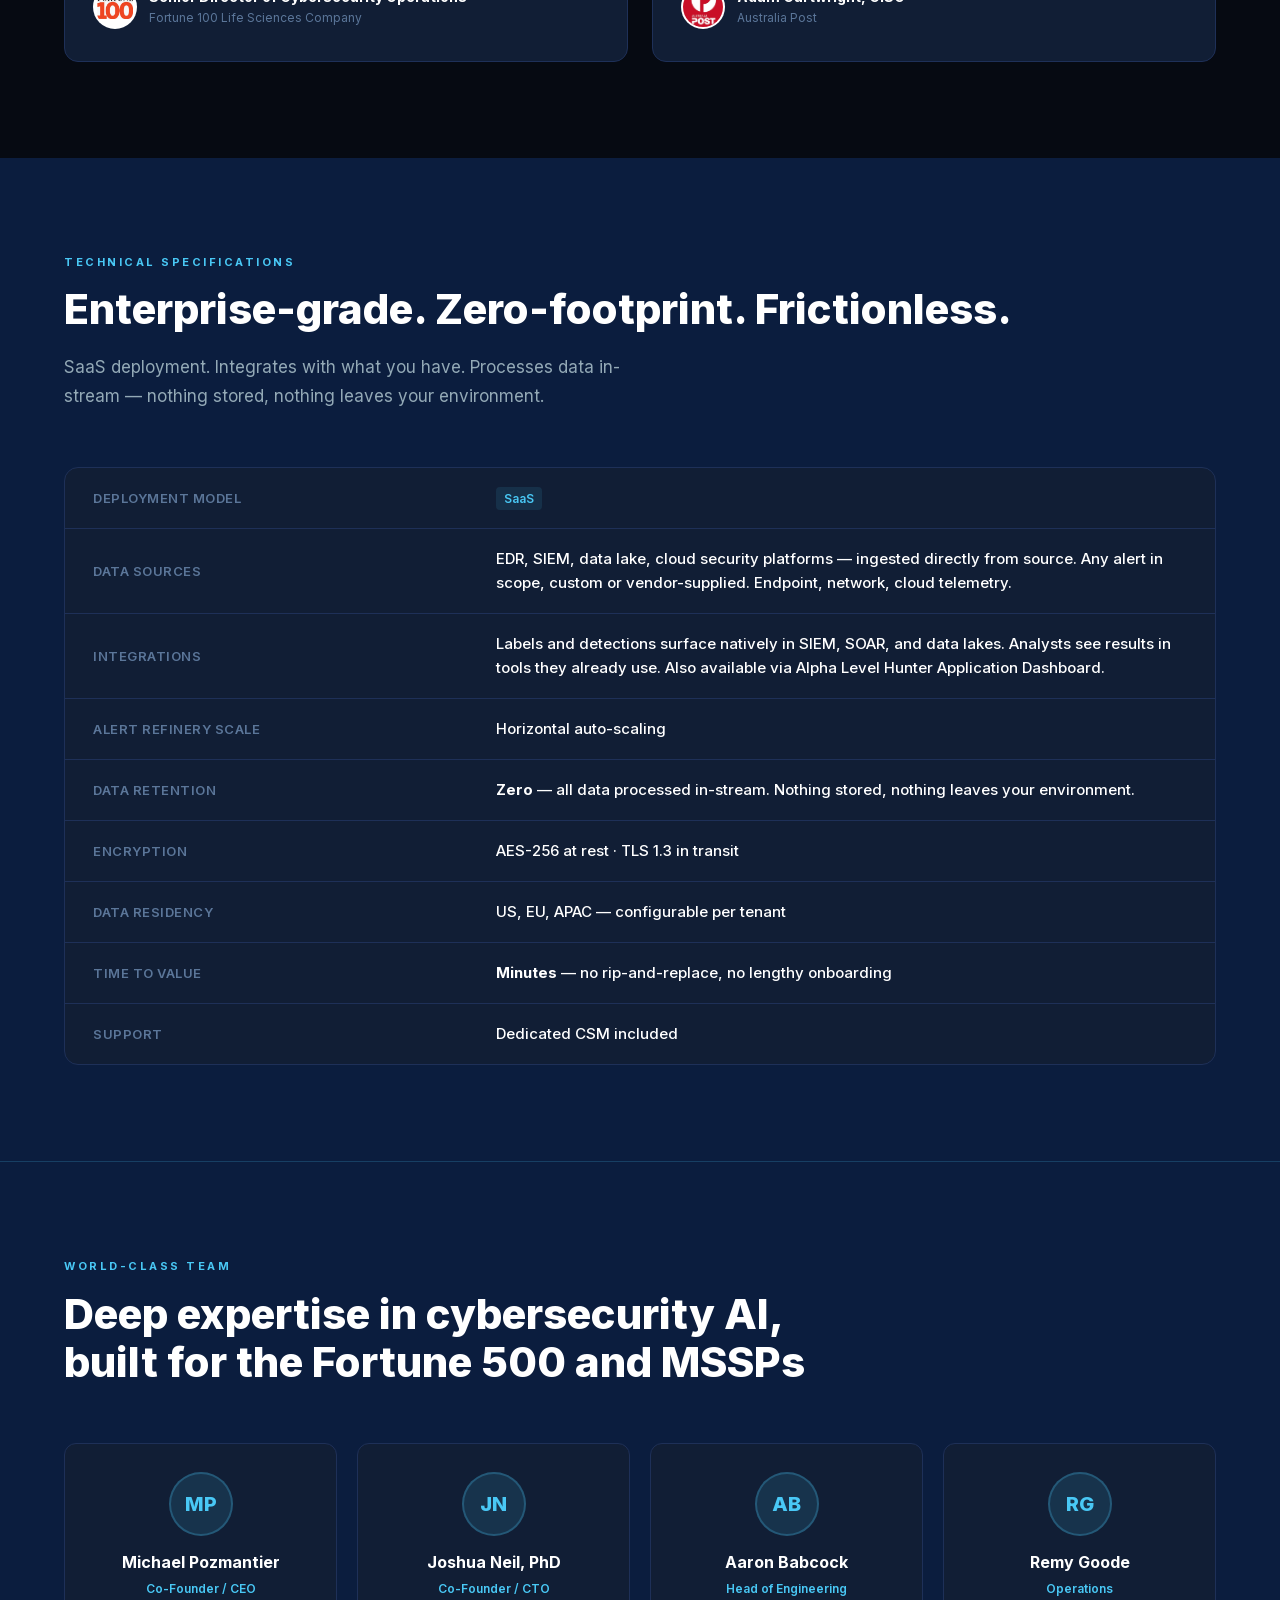
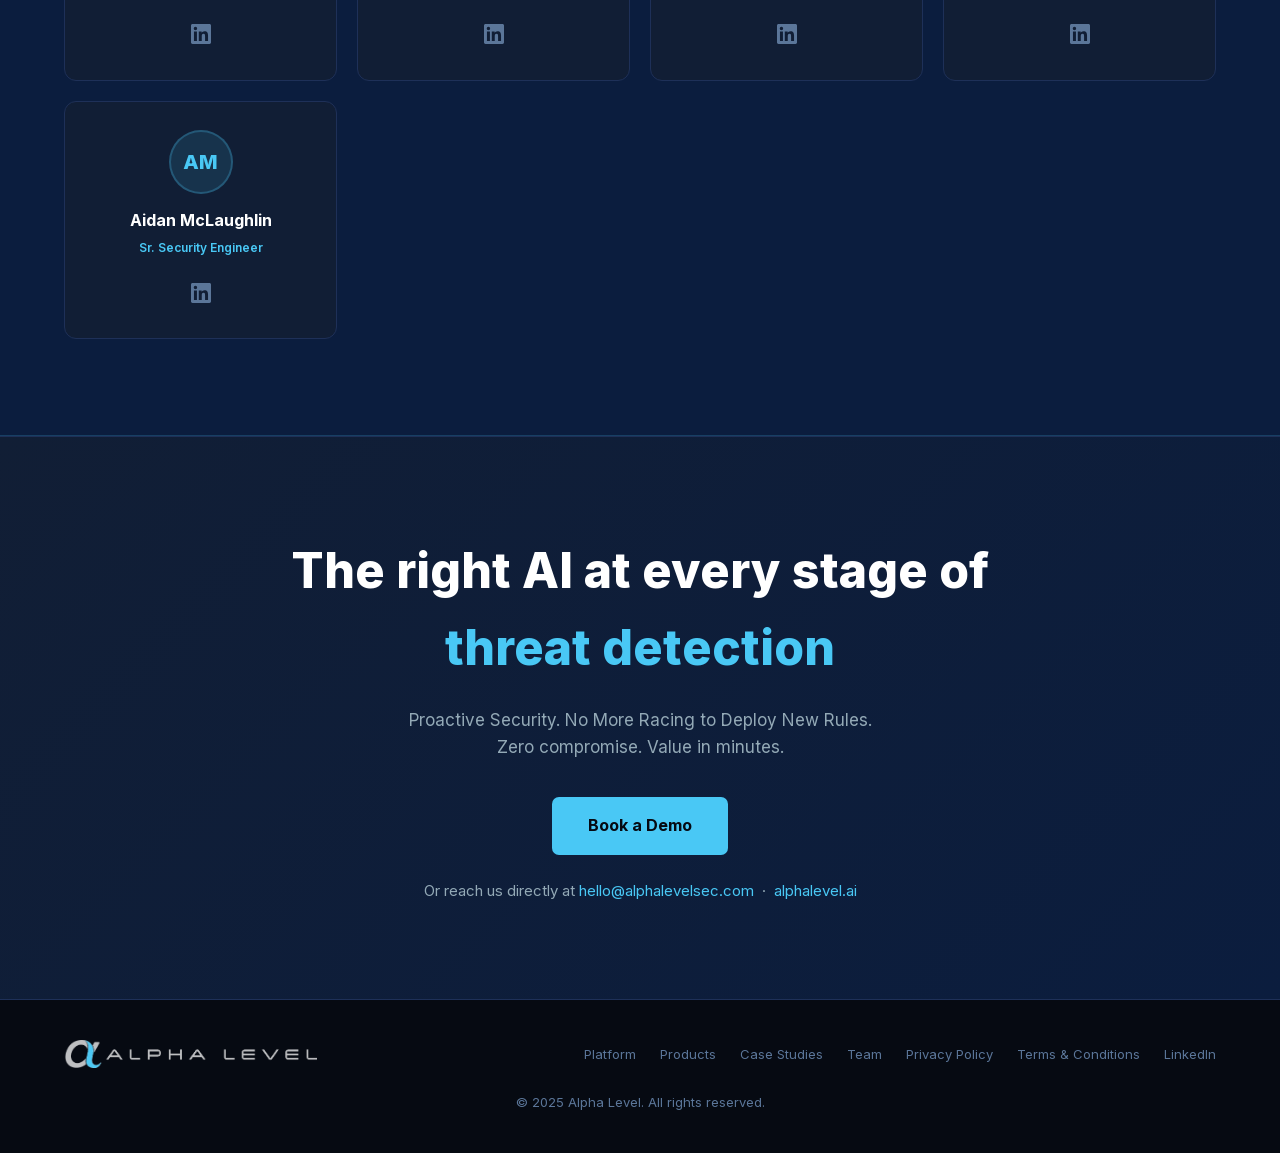
==== commit 76c75fd6: "Visual polish: section contrast, orange accents, remove hero badge and 10B claim - Increase contrast" ====
--- a/index.html
+++ b/index.html
@@ -28,10 +28,6 @@
   <div class="hero-bg"></div>
   <div class="hero-grid"></div>
   <div class="hero-content">
-    <div class="hero-badge">
-      <span class="dot"></span>
-      AI-Powered Enterprise Threat Detection
-    </div>
     <h1 class="hero-title">
       ONLY SEE WHAT MATTERS<br><span class="accent">Security customized<br>to your environment</span>
     </h1>
@@ -51,10 +47,6 @@
       <div>
         <div class="hero-stat-num"><span>0</span></div>
         <div class="hero-stat-label">Rules to write or maintain</div>
-      </div>
-      <div>
-        <div class="hero-stat-num">10<span>B+</span></div>
-        <div class="hero-stat-label">Alerts/day per tenant</div>
       </div>
       <div>
         <div class="hero-stat-num">&lt;<span>1</span> day</div>
@@ -210,7 +202,6 @@
         <li>Ingests from any source: SIEM, EDR, data lake, APIs</li>
         <li>Zero rules to write, zero detectors to tune</li>
         <li>Labels surface natively in tools your SOC already uses</li>
-        <li>Handles 10B+ alerts/day per tenant</li>
       </ul>
     </div>
 
@@ -456,7 +447,7 @@
       </tr>
       <tr>
         <td>Alert Refinery Scale</td>
-        <td><strong>10B+ alerts/day per tenant</strong> — horizontal auto-scaling</td>
+        <td>Horizontal auto-scaling</td>
       </tr>
       <tr>
         <td>Data Retention</td>
--- a/style.css
+++ b/style.css
@@ -3,7 +3,7 @@
 
   :root {
     --navy: #060A12;
-    --navy-mid: #0D1830;
+    --navy-mid: #0B1D3E;
     --navy-card: #111E35;
     --navy-border: #1E3058;
     --cyan: #49C8F5;
@@ -422,7 +422,7 @@
   .nav-logo { display: flex; align-items: center; text-decoration: none; }
   .nav-links { display: flex; gap: 32px; align-items: center; }
   .nav-links a { color: var(--text-muted); text-decoration: none; font-size: 14px; font-weight: 500; transition: color 0.2s; }
-  .nav-links a:hover { color: var(--white); }
+  .nav-links a:hover { color: var(--gold); }
   .nav-links a.nav-cta { color: var(--navy); }
   .nav-links a.nav-cta:hover { color: var(--navy); }
   .nav-cta {
@@ -504,11 +504,11 @@
     transition: border-color 0.2s, transform 0.15s;
     display: inline-block;
   }
-  .btn-secondary:hover { border-color: var(--cyan); transform: translateY(-1px); }
+  .btn-secondary:hover { border-color: var(--gold); color: var(--gold); transform: translateY(-1px); }
 
   .hero-stats {
     display: flex; gap: 40px; margin-top: 56px;
-    padding-top: 40px; border-top: 1px solid var(--navy-border);
+    padding-top: 40px; border-top: 1px solid rgba(227,127,47,0.3);
     flex-wrap: wrap;
   }
   .hero-stat-num {
@@ -518,7 +518,11 @@
   .hero-stat-label { font-size: 13px; color: var(--text-muted); margin-top: 4px; }
 
   /* PROBLEM */
-  .problem { background: var(--navy-mid); }
+  .problem {
+    background: var(--navy-mid);
+    border-top: 1px solid rgba(73,200,245,0.2);
+    border-bottom: 1px solid rgba(73,200,245,0.2);
+  }
   .problem-grid {
     display: grid; grid-template-columns: repeat(auto-fit, minmax(280px, 1fr));
     gap: 1px; margin-top: 56px;
@@ -638,7 +642,11 @@
   }
 
   /* CASE STUDIES */
-  .cases { background: var(--navy-mid); }
+  .cases {
+    background: var(--navy-mid);
+    border-top: 1px solid rgba(73,200,245,0.2);
+    border-bottom: 1px solid rgba(73,200,245,0.2);
+  }
   .cases-grid {
     display: grid; grid-template-columns: repeat(auto-fit, minmax(320px, 1fr));
     gap: 24px; margin-top: 56px;
@@ -668,8 +676,8 @@
   .case-stat-label { font-size: 11px; color: var(--text-muted); margin-top: 4px; line-height: 1.4; }
   .case-lesson {
     margin-top: 20px; padding: 14px 16px;
-    border-left: 3px solid var(--cyan);
-    background: rgba(73,200,245,0.05);
+    border-left: 3px solid var(--gold);
+    background: rgba(227,127,47,0.05);
     border-radius: 0 6px 6px 0;
     font-size: 13px; color: var(--text-muted); font-style: italic; line-height: 1.6;
   }
@@ -732,7 +740,11 @@
   }
 
   /* TEAM */
-  .team { background: var(--navy-mid); }
+  .team {
+    background: var(--navy-mid);
+    border-top: 1px solid rgba(73,200,245,0.2);
+    border-bottom: 1px solid rgba(73,200,245,0.2);
+  }
   .team-grid {
     display: grid; grid-template-columns: repeat(auto-fit, minmax(220px, 1fr));
     gap: 20px; margin-top: 56px;
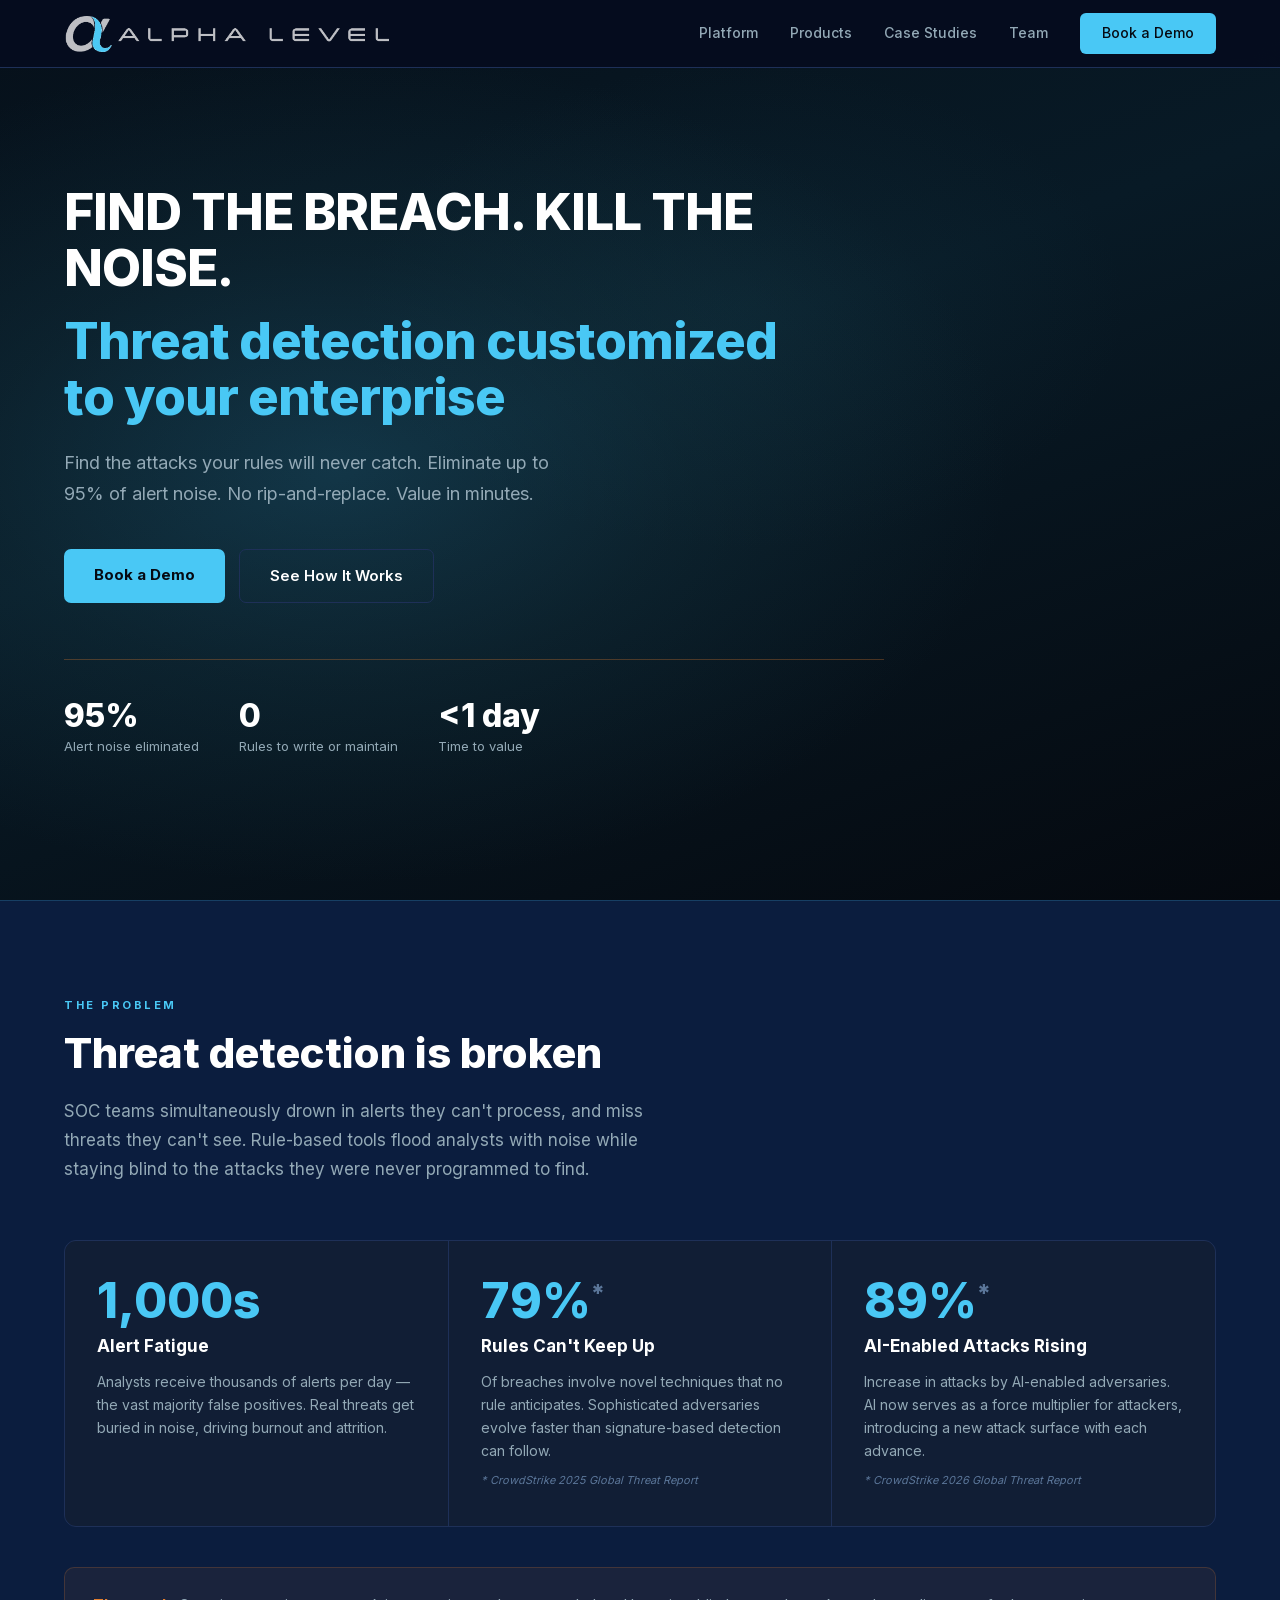
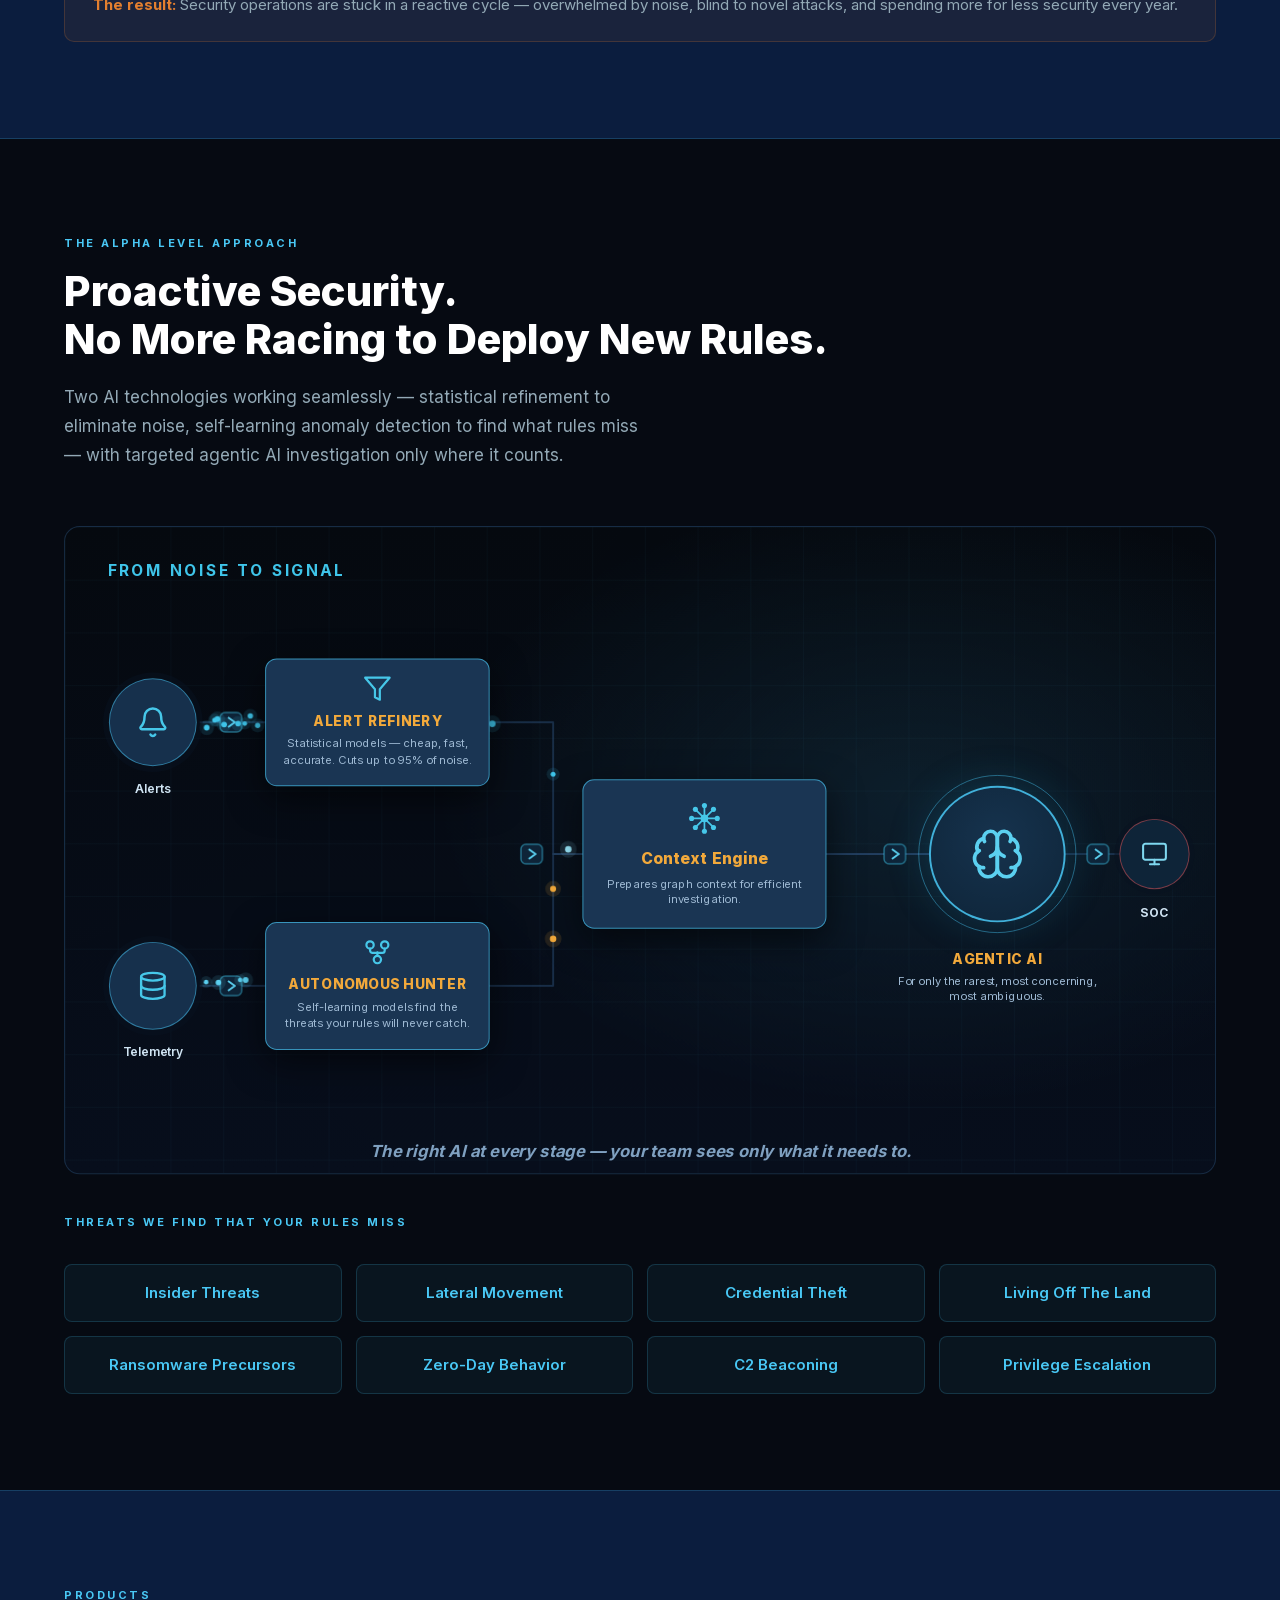
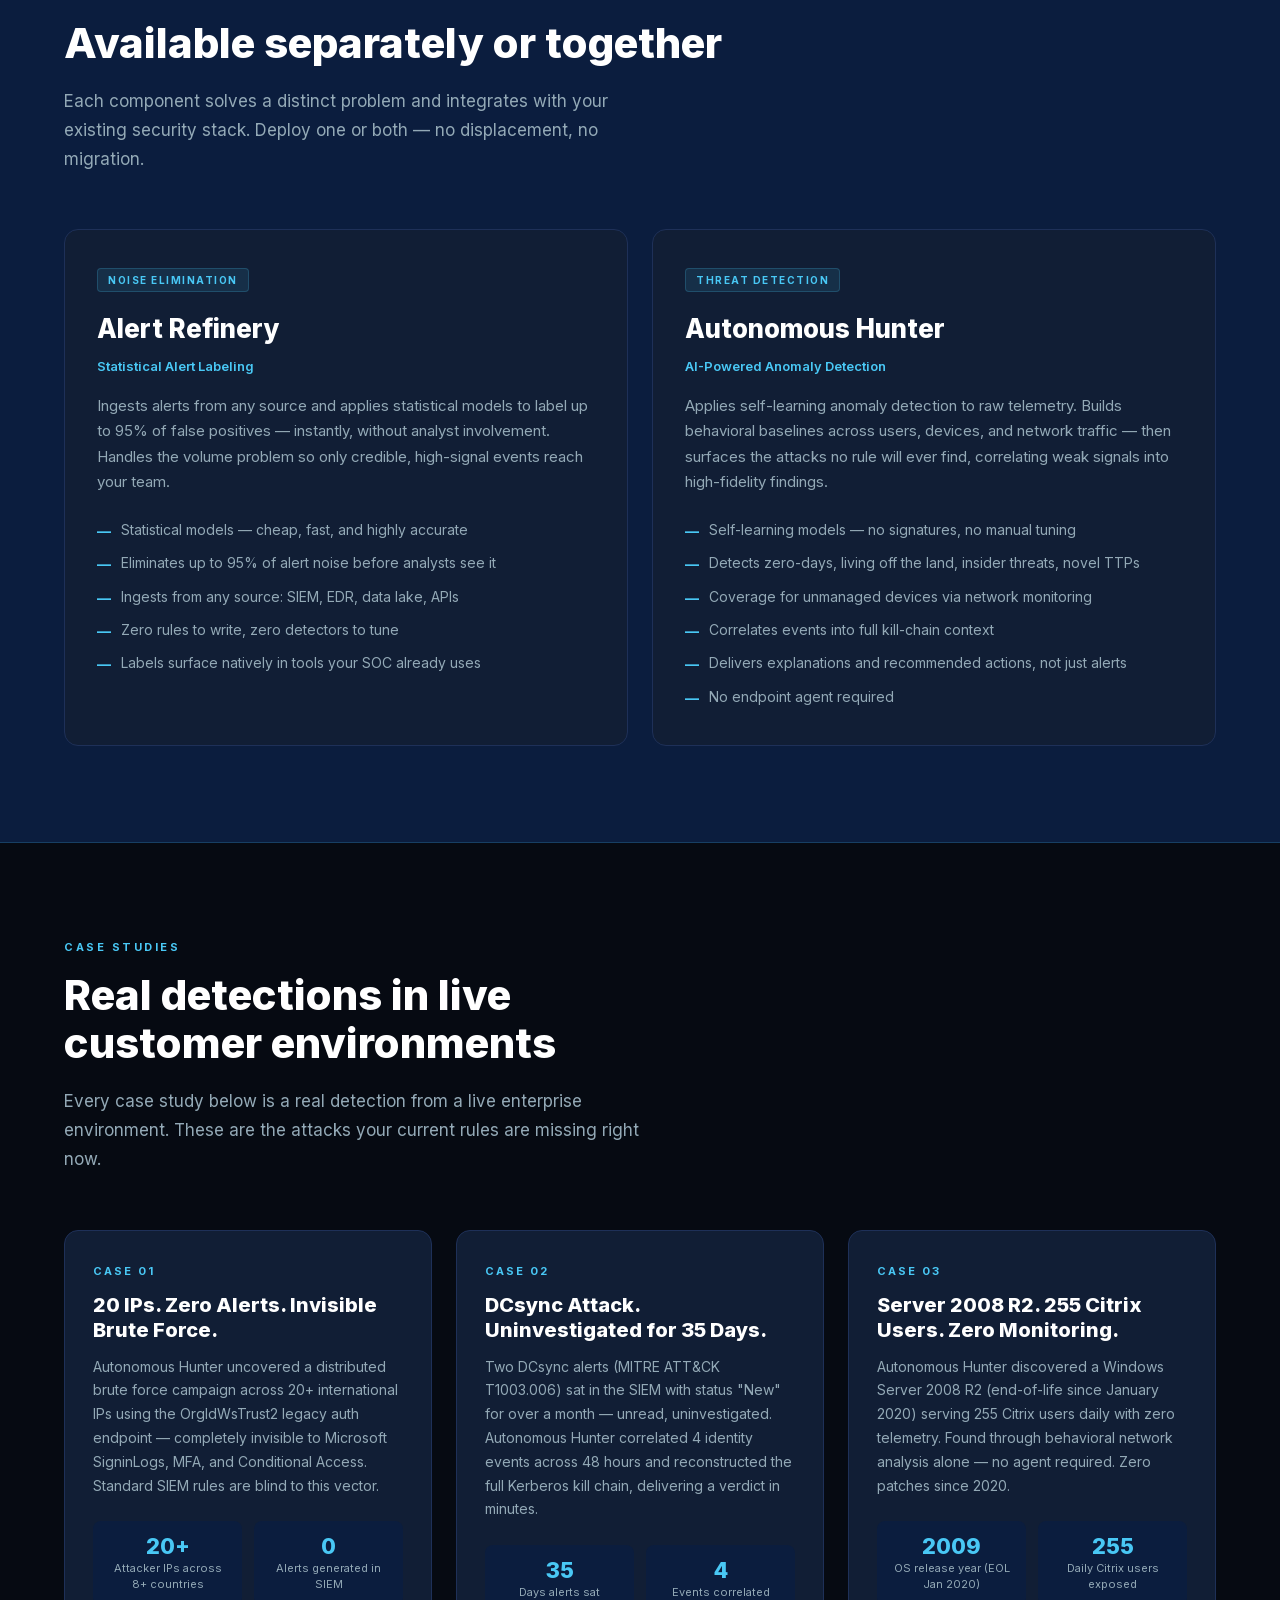
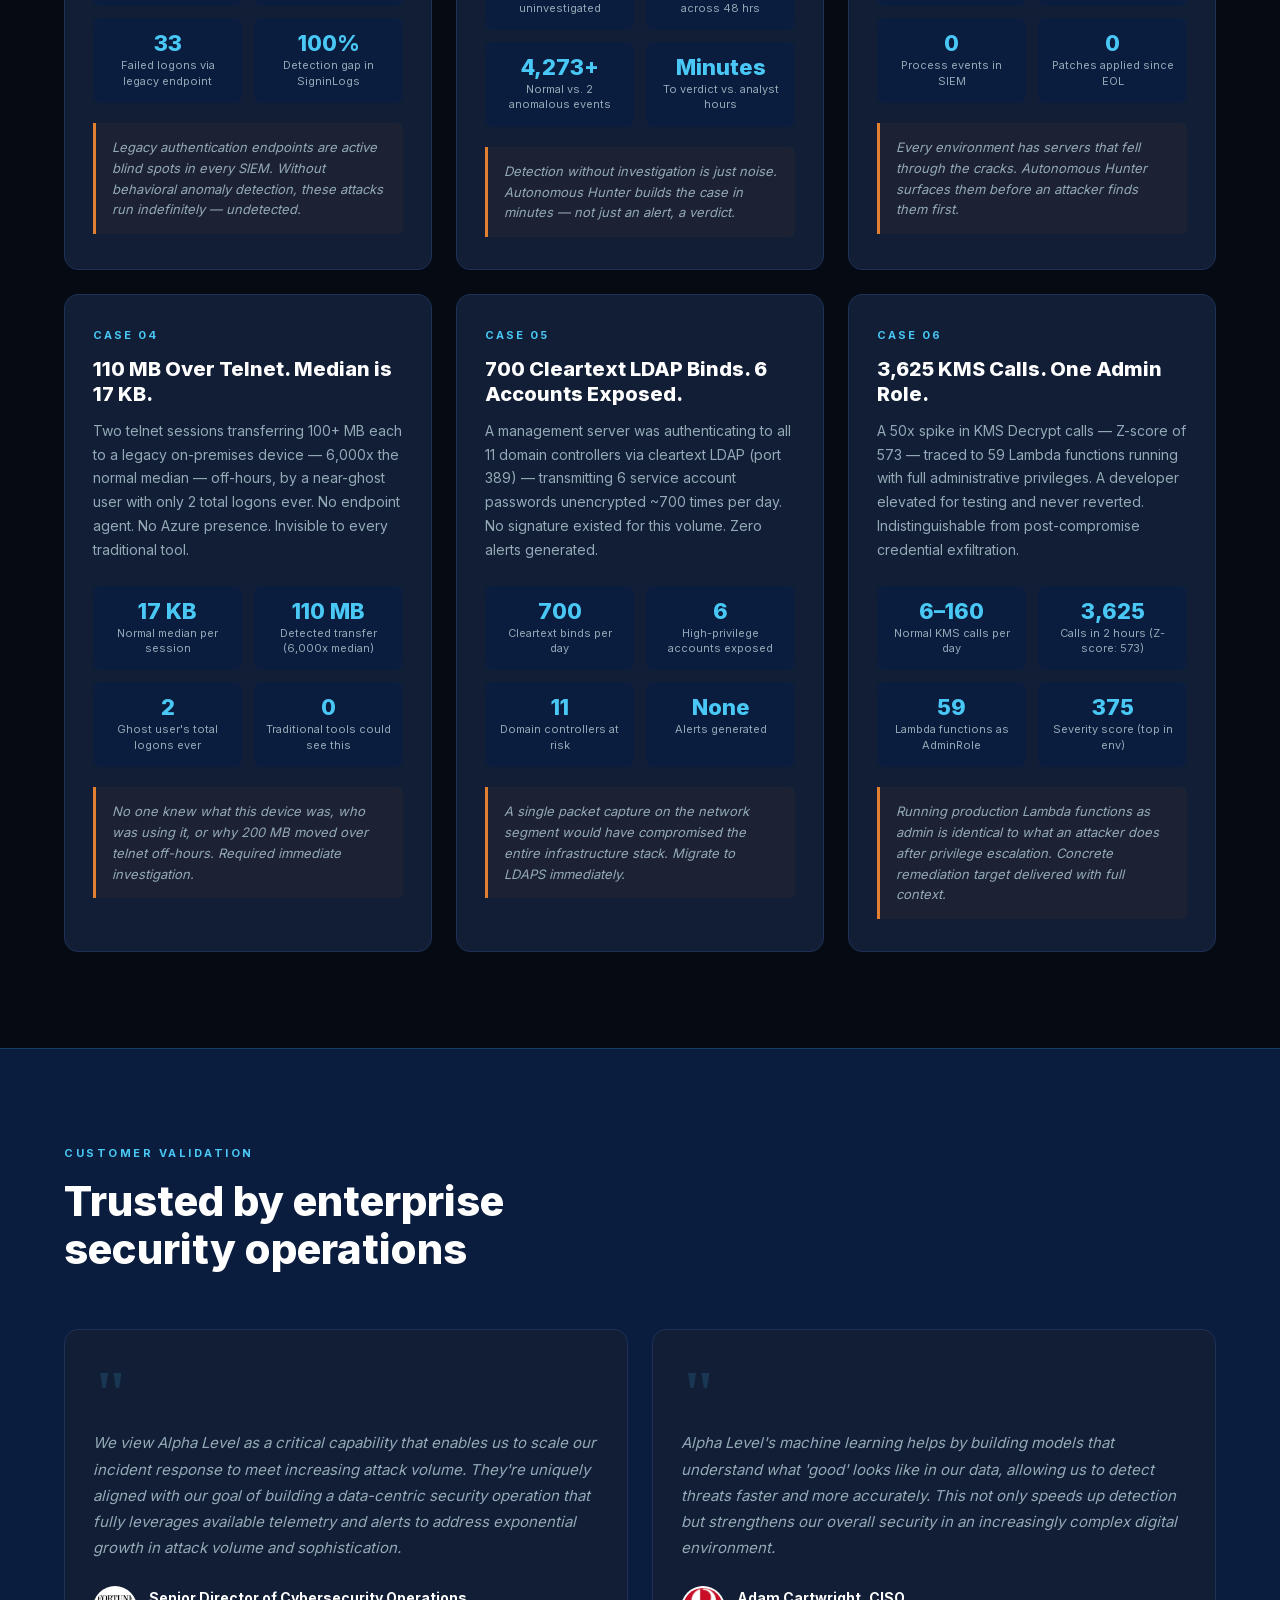
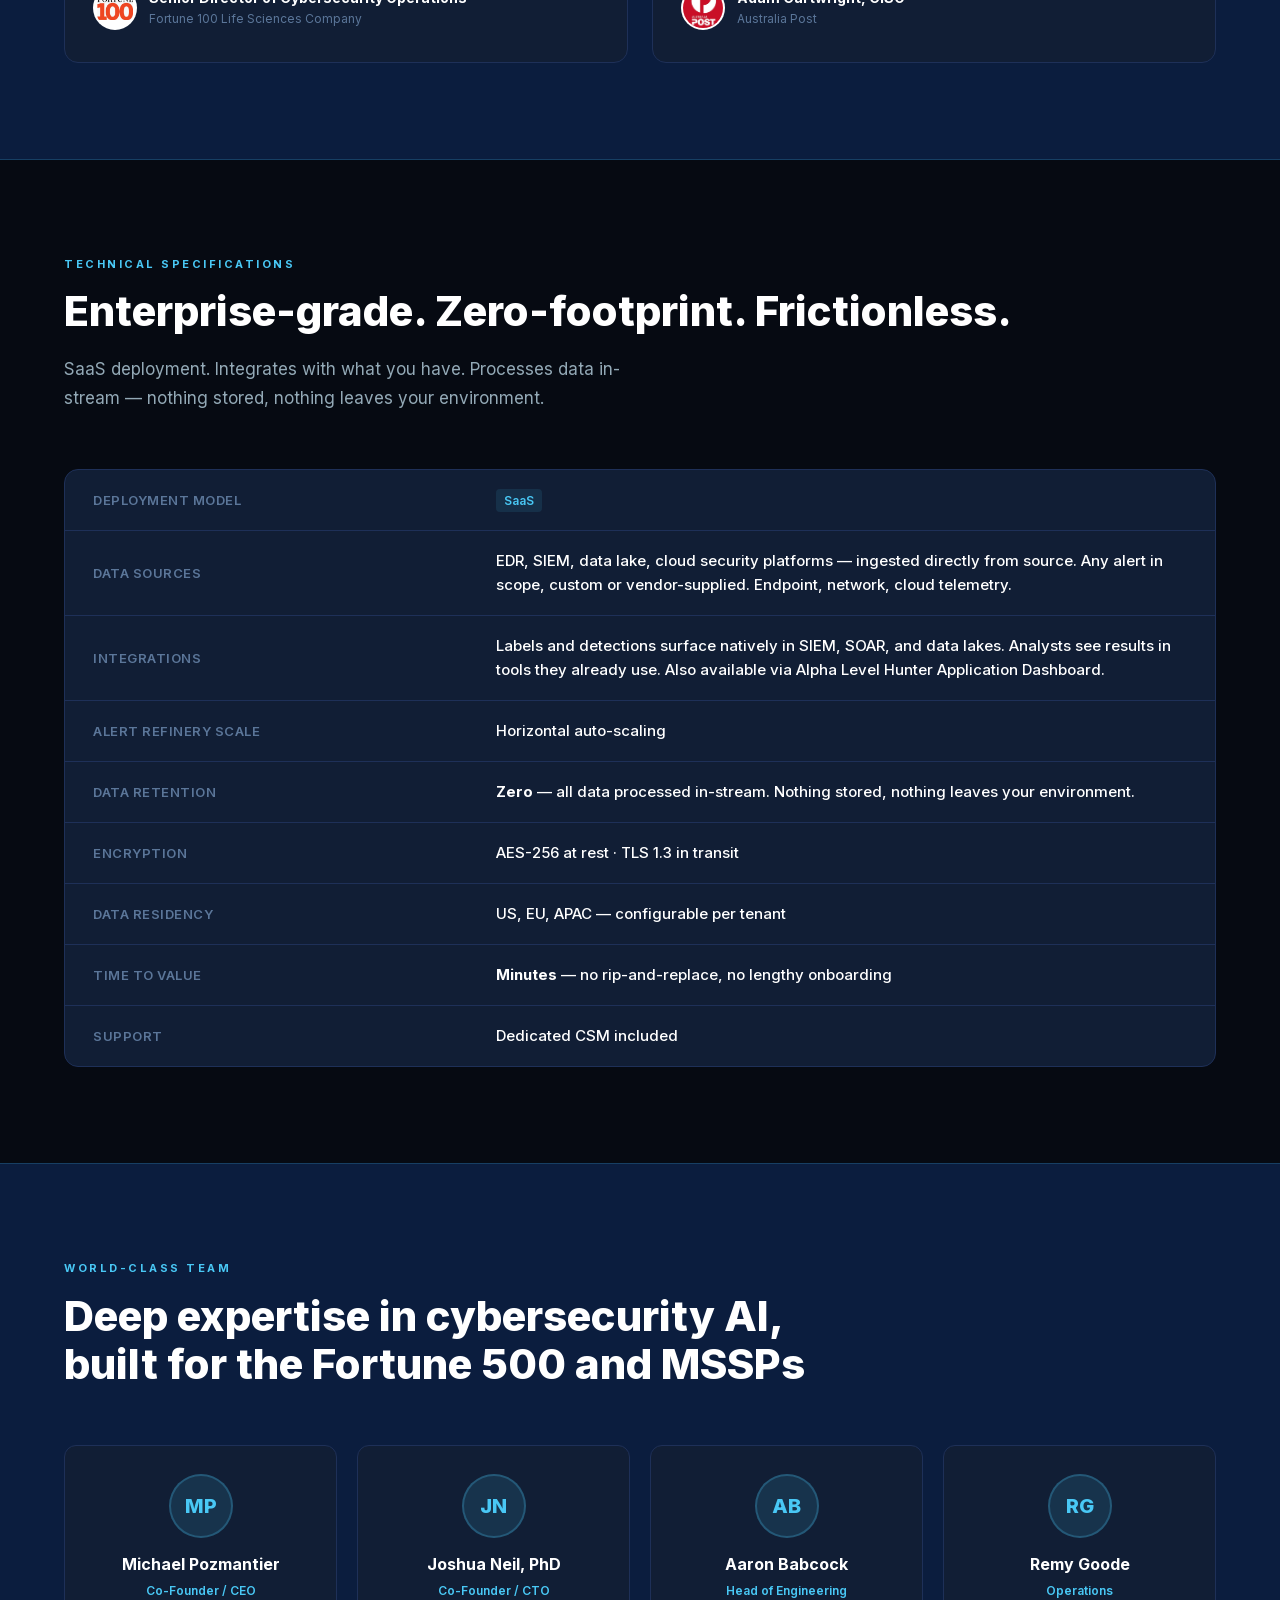
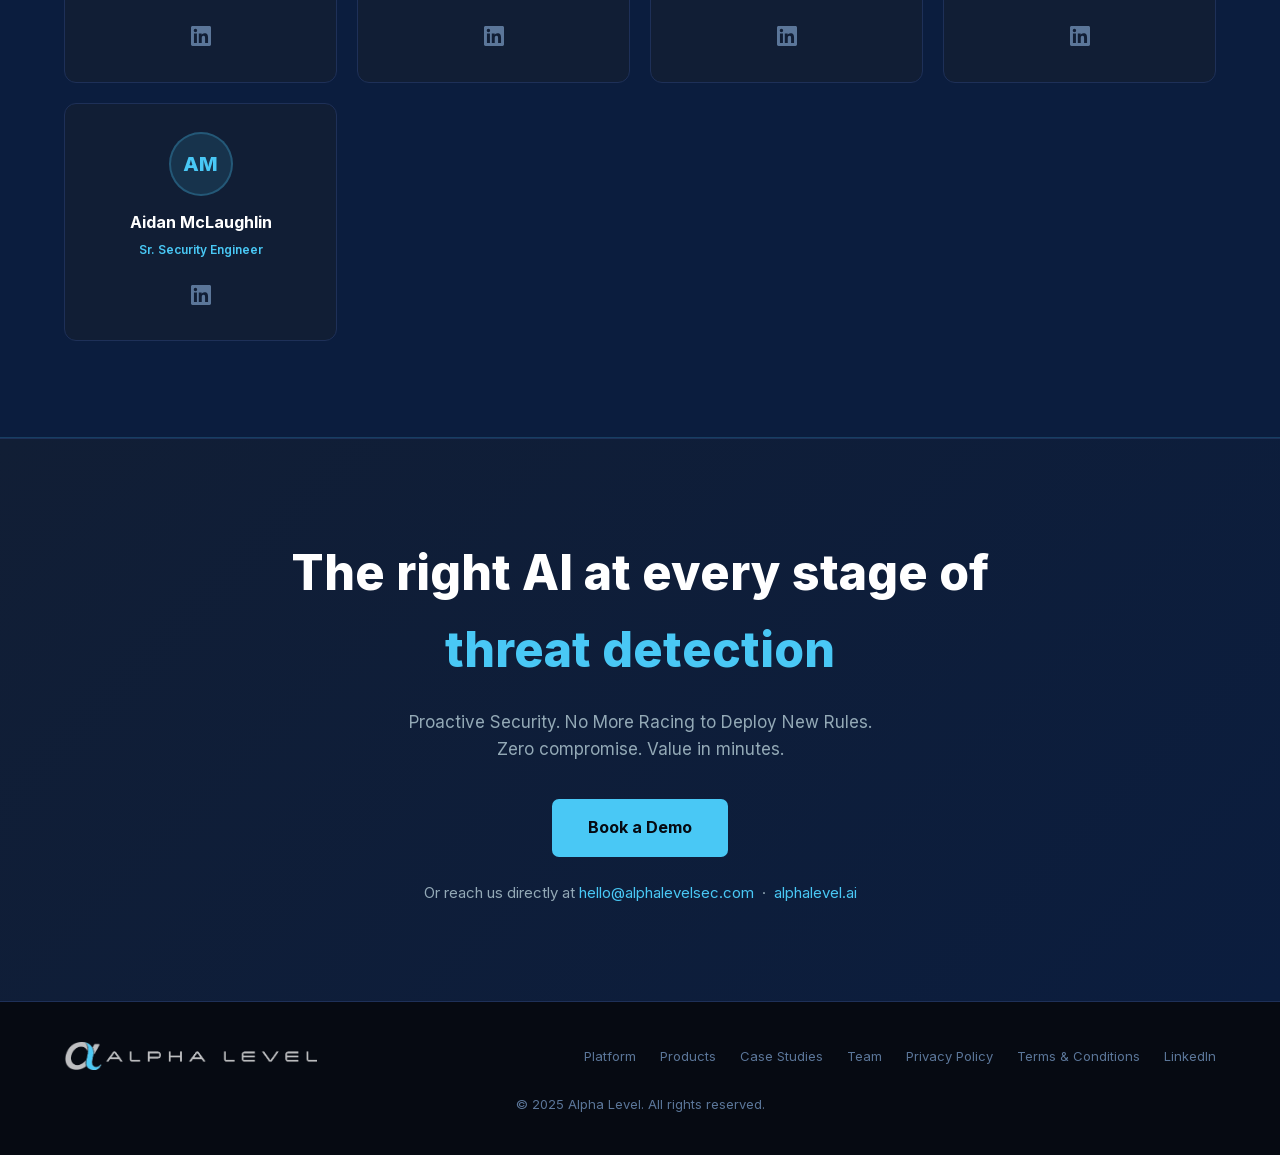
==== commit f38d55fa: "Update hero headline, section alternating pattern, and visual tweaks - Change hero headline to 'FIND" ====
--- a/index.html
+++ b/index.html
@@ -29,7 +29,7 @@
   <div class="hero-grid"></div>
   <div class="hero-content">
     <h1 class="hero-title">
-      ONLY SEE WHAT MATTERS<br><span class="accent">Security customized<br>to your environment</span>
+      FIND THE BREACH. KILL THE NOISE.<br><span class="accent">Threat detection customized<br>to your enterprise</span>
     </h1>
     <p class="hero-sub">
       Find the attacks your rules will never catch. Eliminate up to 95% of alert noise.
@@ -181,7 +181,7 @@
 </section>
 
 <!-- PRODUCTS -->
-<section id="products" style="background: var(--navy-mid);">
+<section id="products" style="background: var(--navy-mid); border-top: 1px solid rgba(73,200,245,0.2); border-bottom: 1px solid rgba(73,200,245,0.2);">
   <div class="section-label">Products</div>
   <h2 class="section-title">Available separately or together</h2>
   <p class="section-sub">
@@ -388,7 +388,7 @@
 </section>
 
 <!-- TESTIMONIALS -->
-<section id="testimonials">
+<section id="testimonials" style="background: var(--navy-mid); border-top: 1px solid rgba(73,200,245,0.2); border-bottom: 1px solid rgba(73,200,245,0.2);">
   <div class="section-label">Customer Validation</div>
   <h2 class="section-title">Trusted by enterprise<br>security operations</h2>
 
@@ -424,7 +424,7 @@
 </section>
 
 <!-- TECH SPECS -->
-<section style="background: var(--navy-mid);" id="specs">
+<section id="specs">
   <div class="section-label">Technical Specifications</div>
   <h2 class="section-title">Enterprise-grade. Zero-footprint. Frictionless.</h2>
   <p class="section-sub">
--- a/style.css
+++ b/style.css
@@ -477,12 +477,12 @@
   }
   .hero-badge .dot { width: 6px; height: 6px; border-radius: 50%; background: var(--cyan); }
   h1.hero-title {
-    font-size: clamp(36px, 5vw, 62px);
+    font-size: clamp(30px, 4vw, 52px);
     font-weight: 800; line-height: 1.1;
     margin-bottom: 24px;
     letter-spacing: -1px;
   }
-  h1.hero-title .accent { color: var(--cyan); }
+  h1.hero-title .accent { color: var(--cyan); display: block; margin-top: 16px; }
   .hero-sub {
     font-size: 18px; color: var(--text-muted);
     line-height: 1.7; margin-bottom: 40px; max-width: 520px;
@@ -642,11 +642,7 @@
   }
 
   /* CASE STUDIES */
-  .cases {
-    background: var(--navy-mid);
-    border-top: 1px solid rgba(73,200,245,0.2);
-    border-bottom: 1px solid rgba(73,200,245,0.2);
-  }
+  .cases {}
   .cases-grid {
     display: grid; grid-template-columns: repeat(auto-fit, minmax(320px, 1fr));
     gap: 24px; margin-top: 56px;
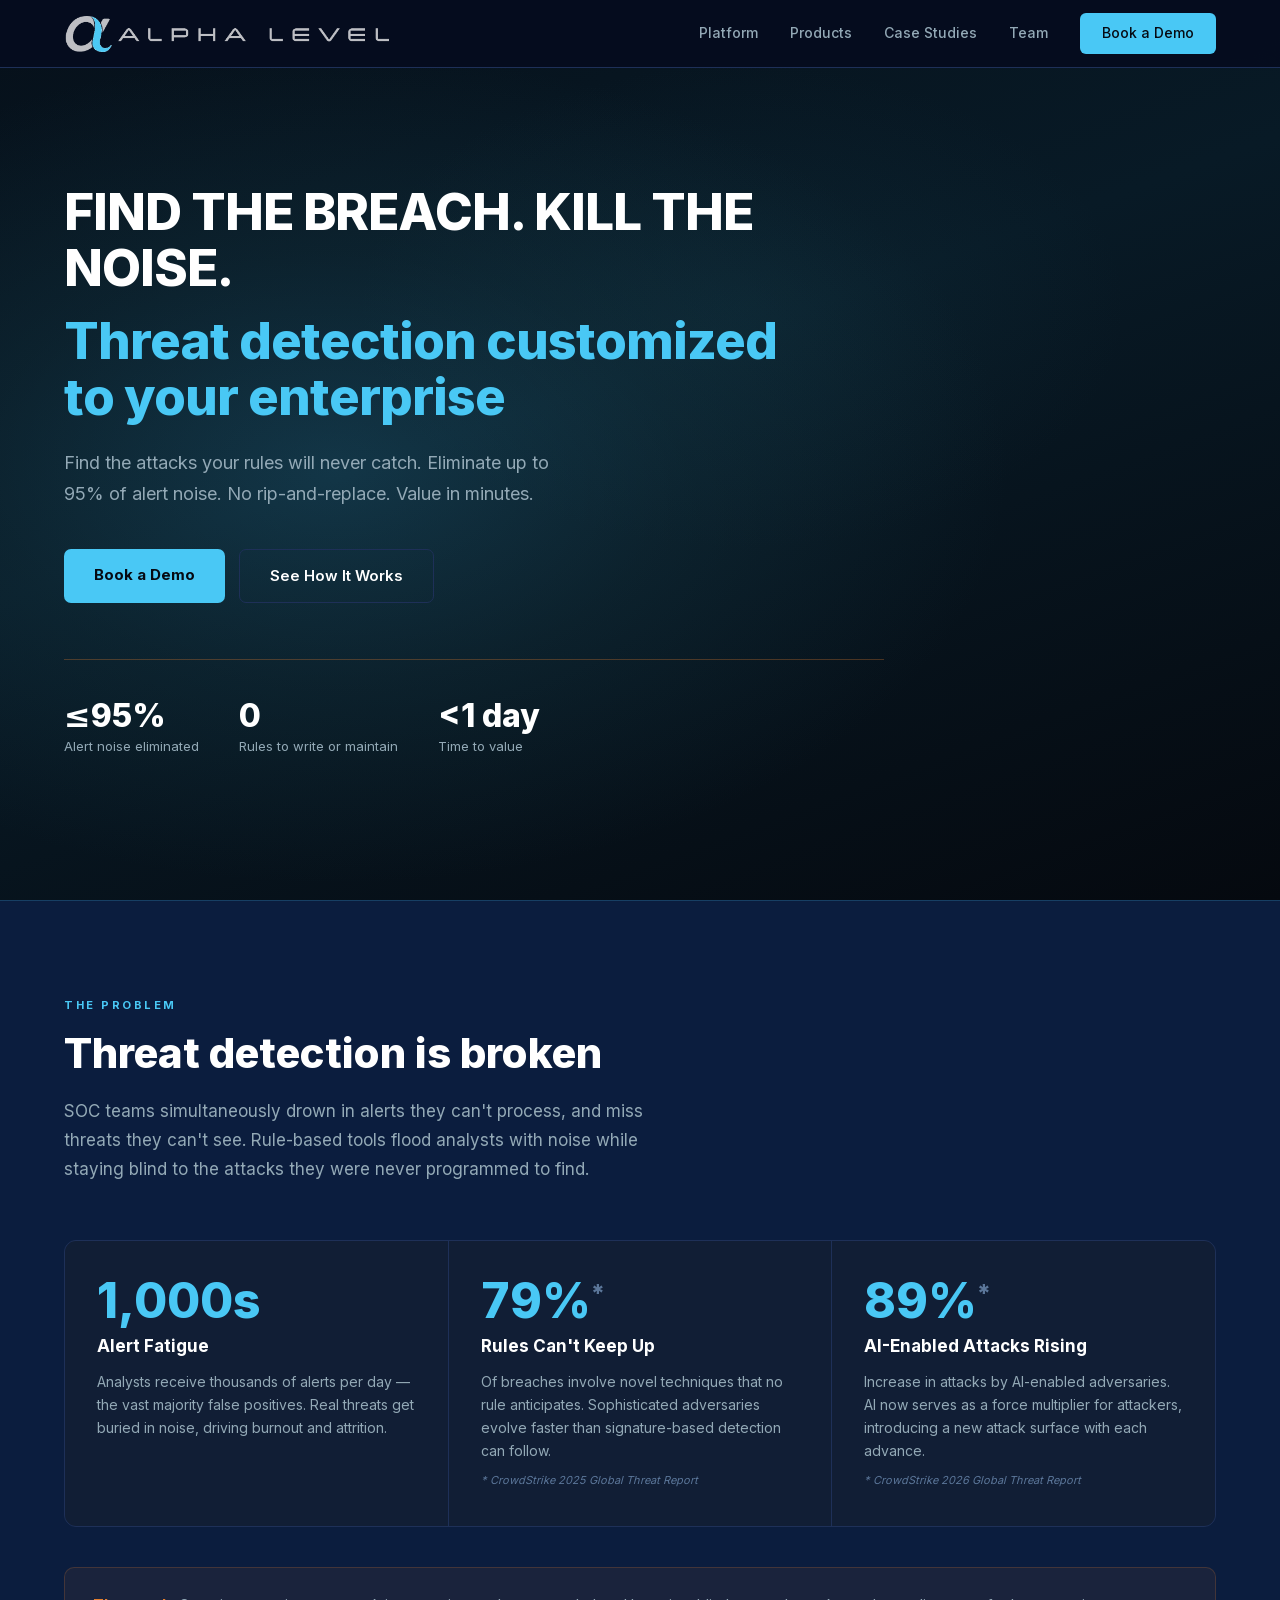
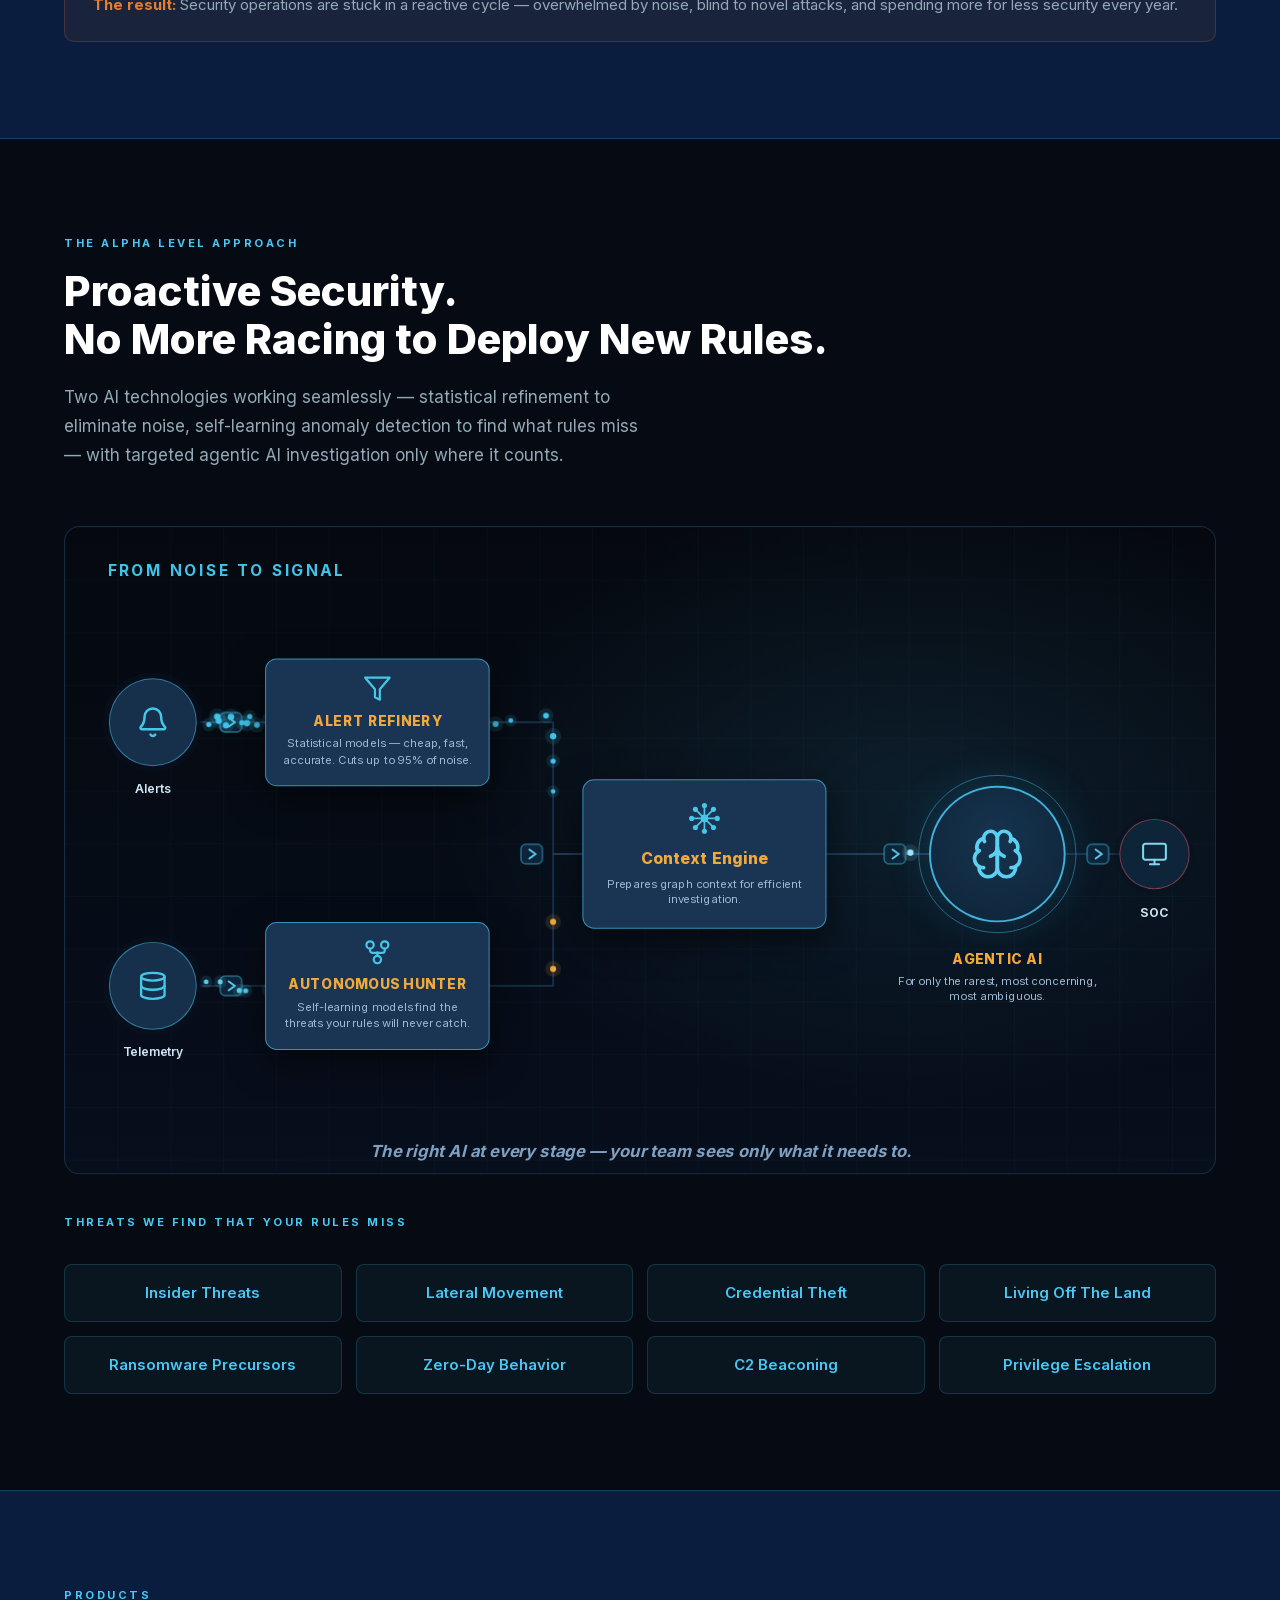
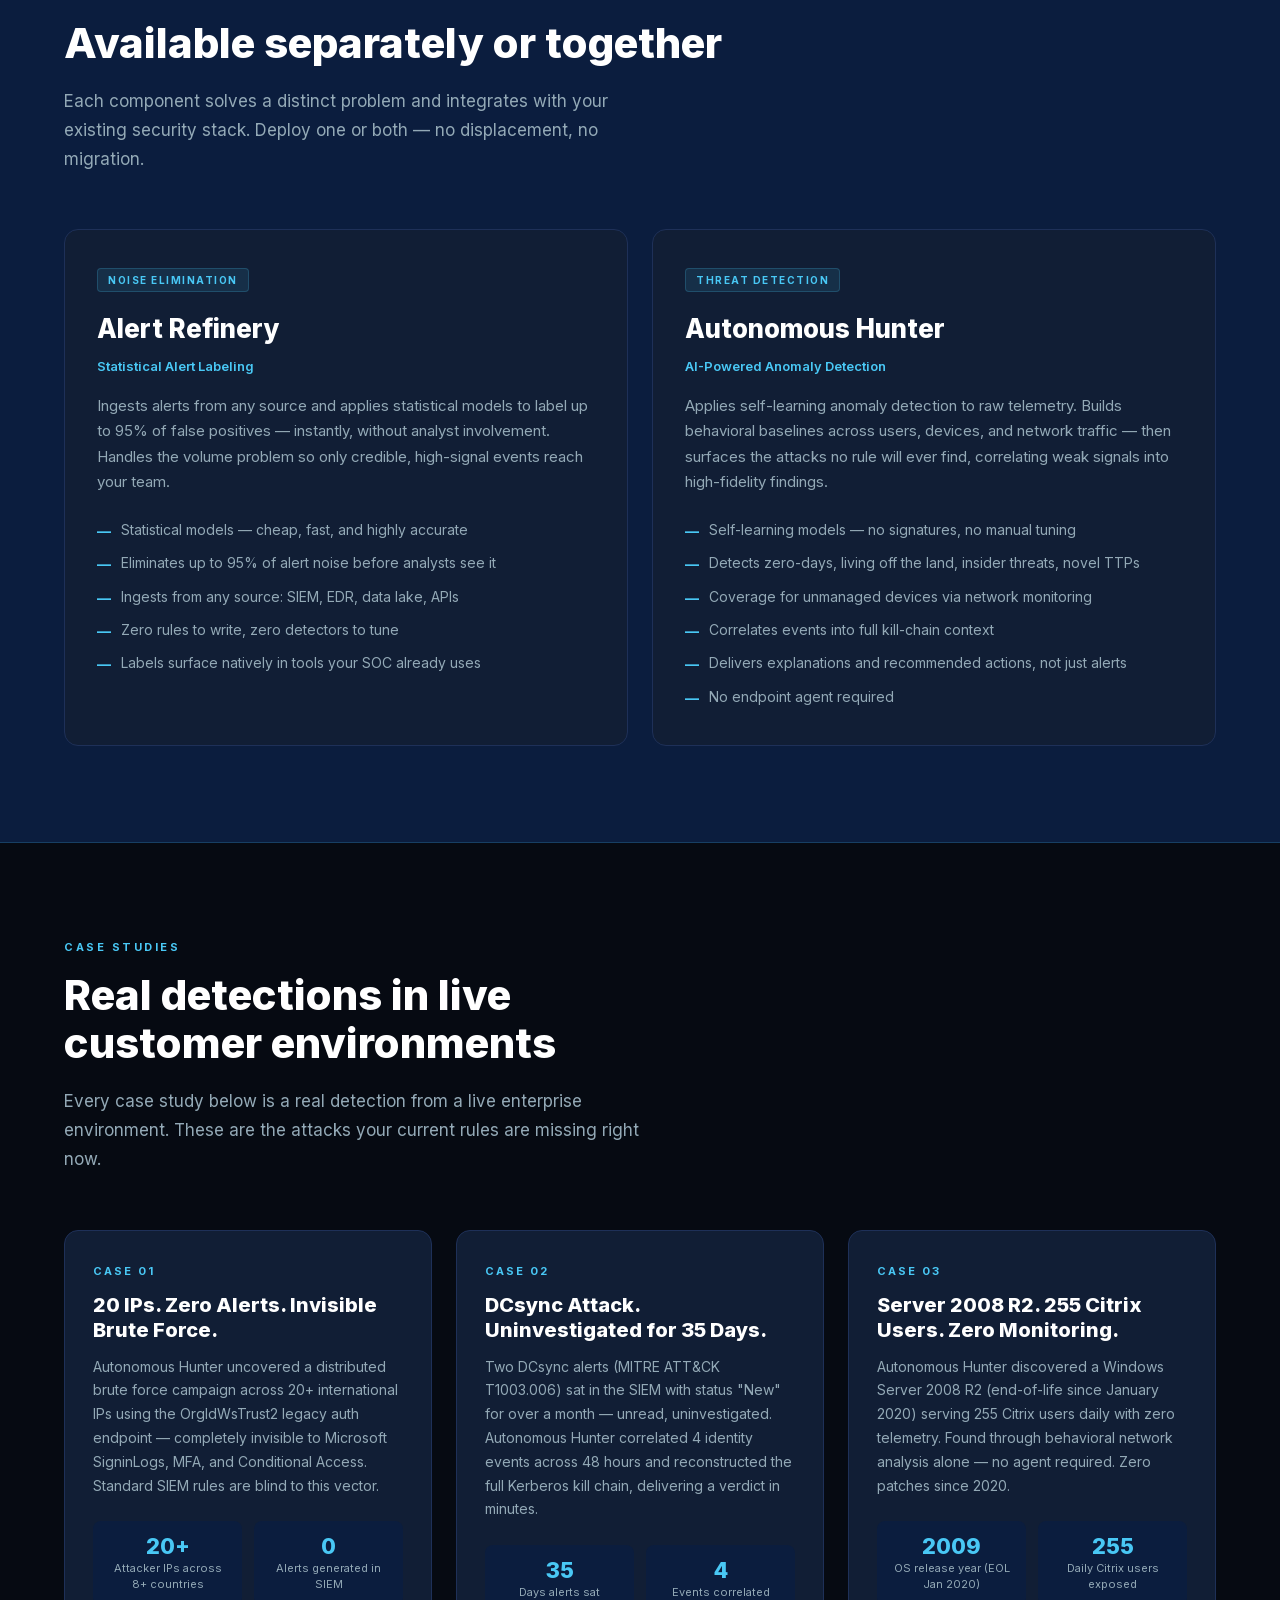
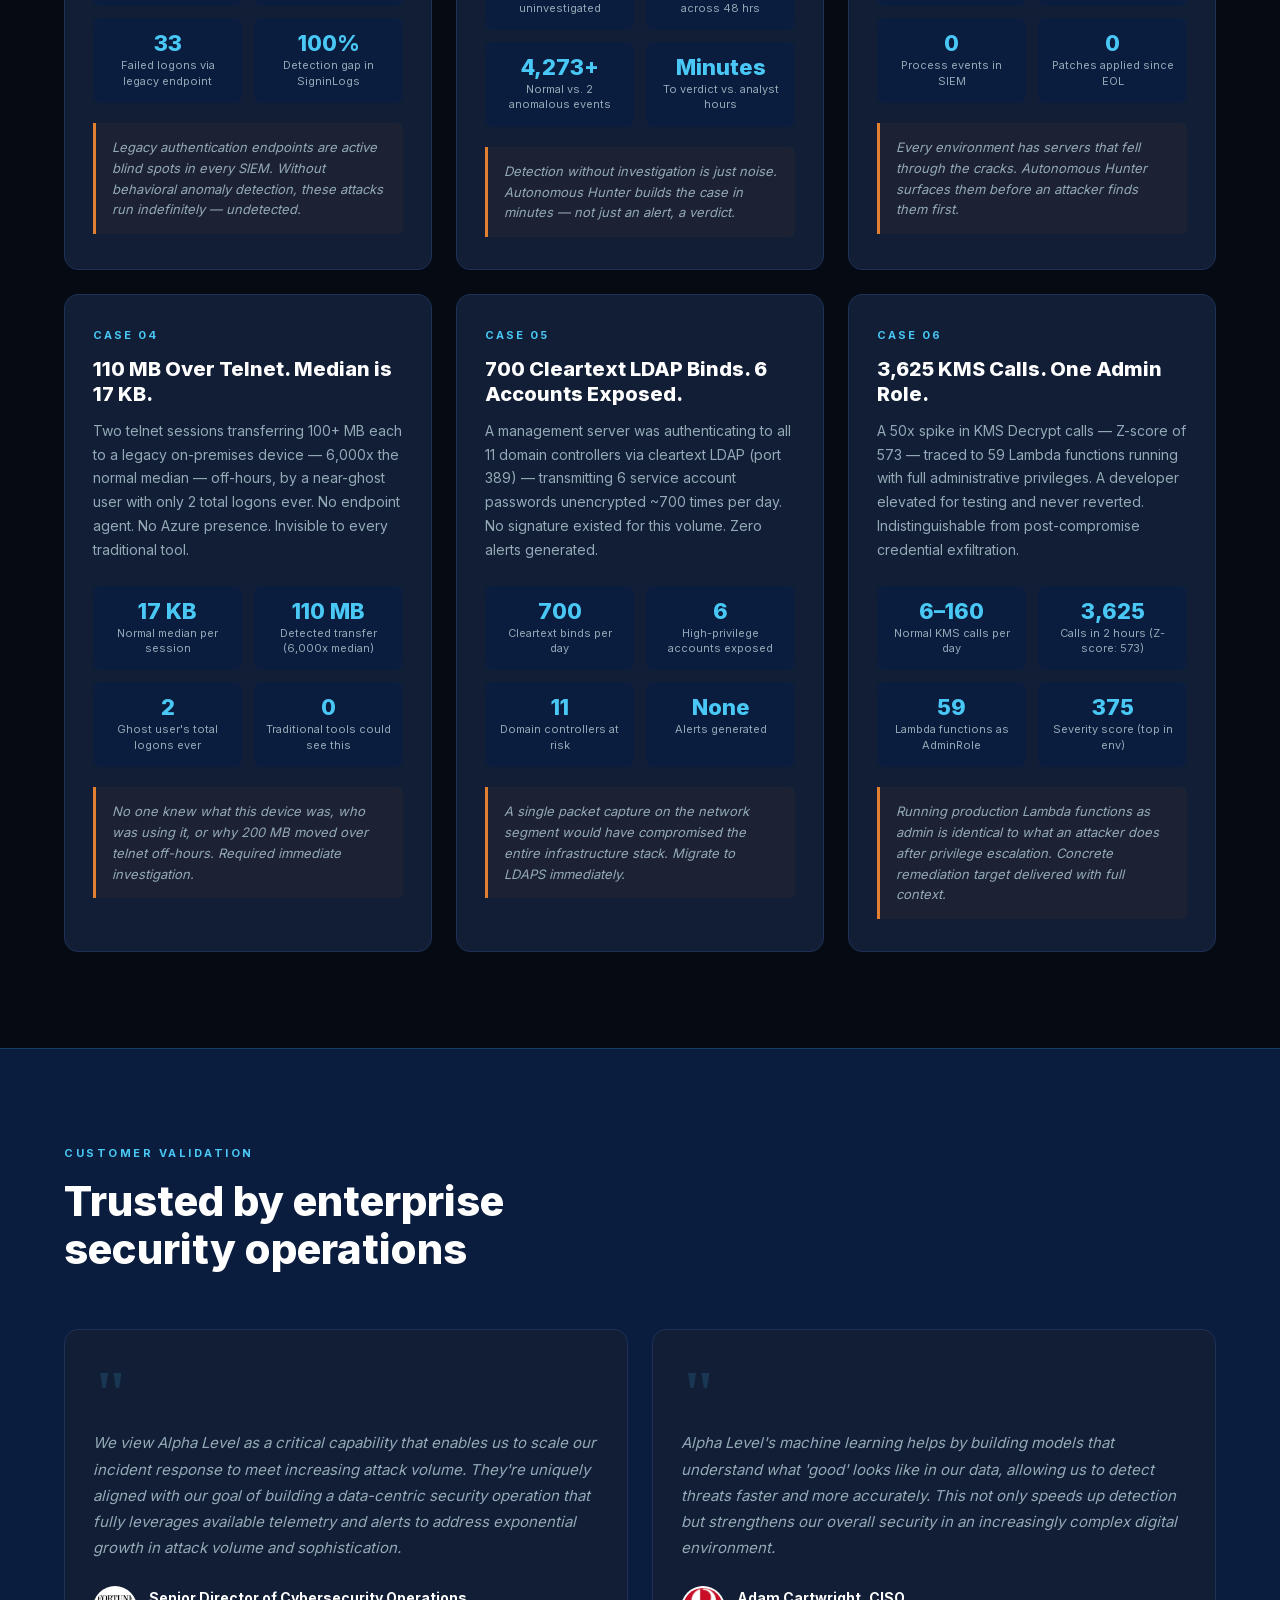
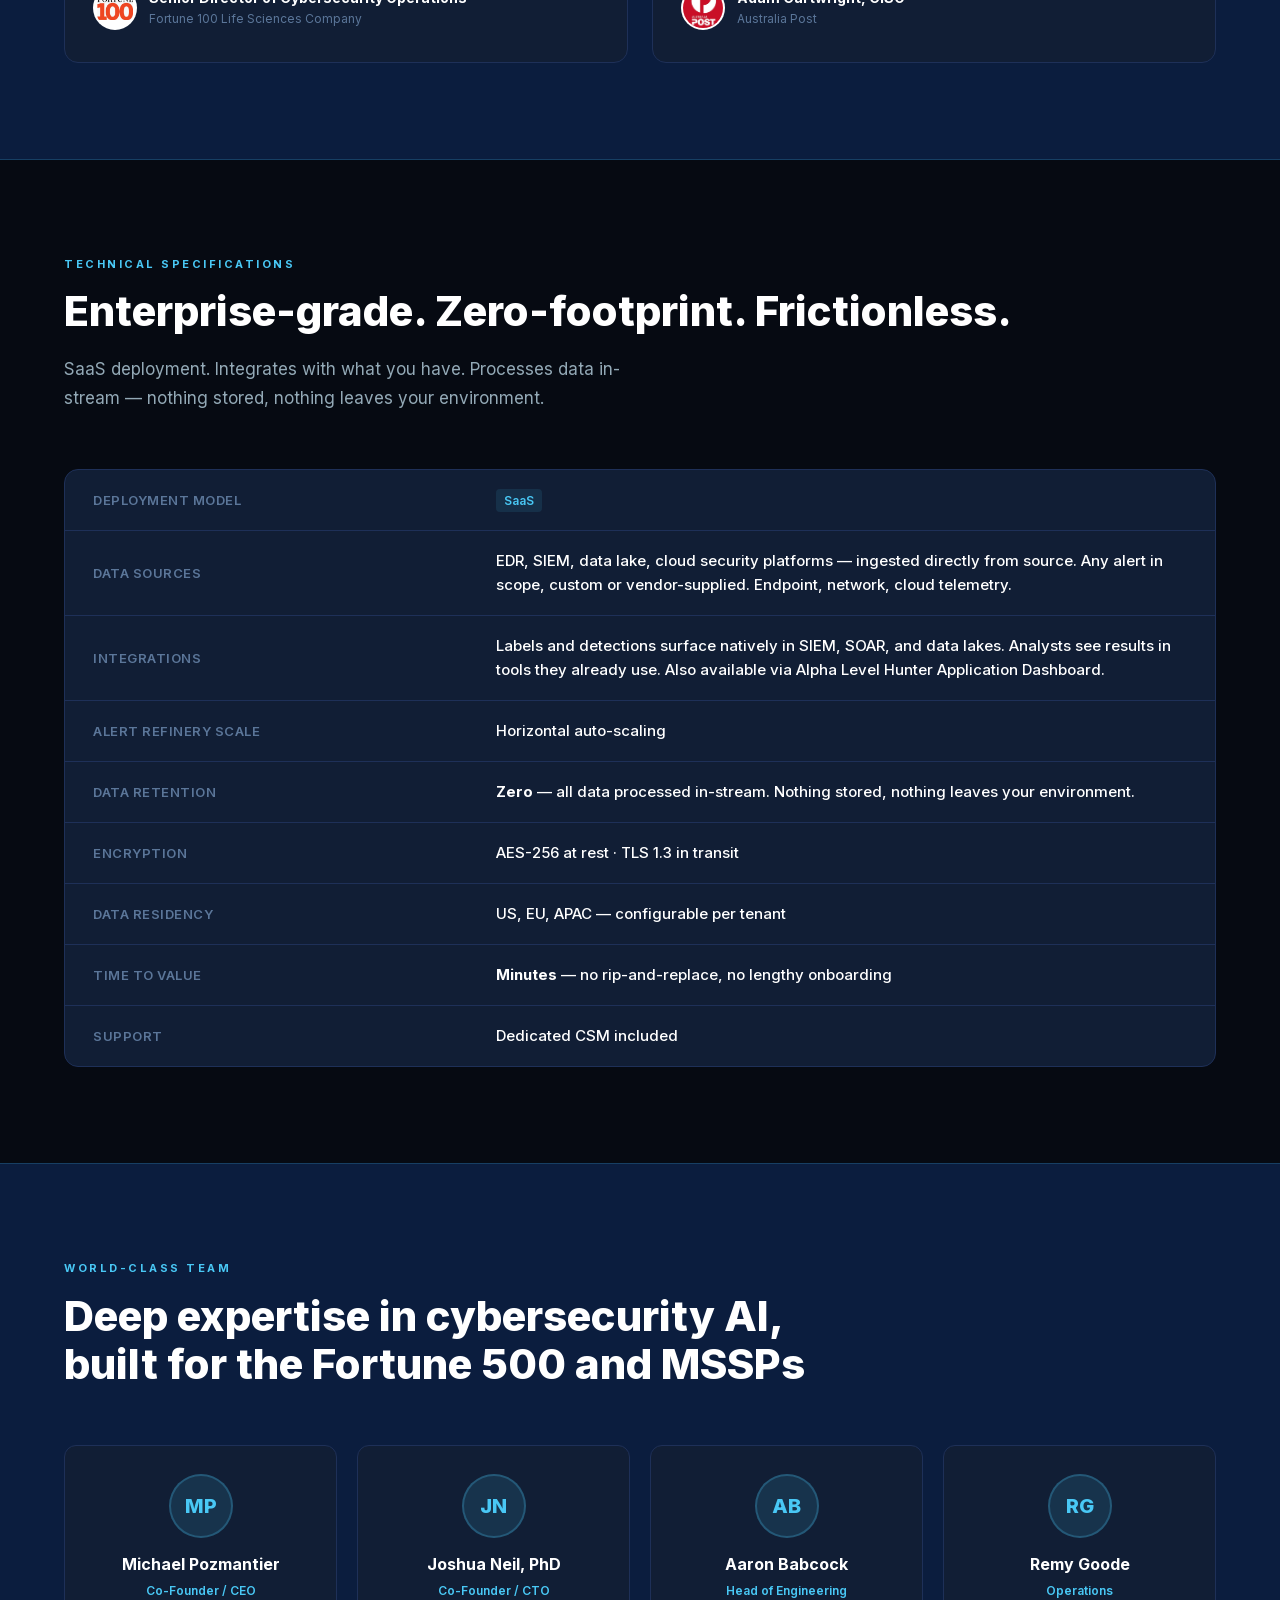
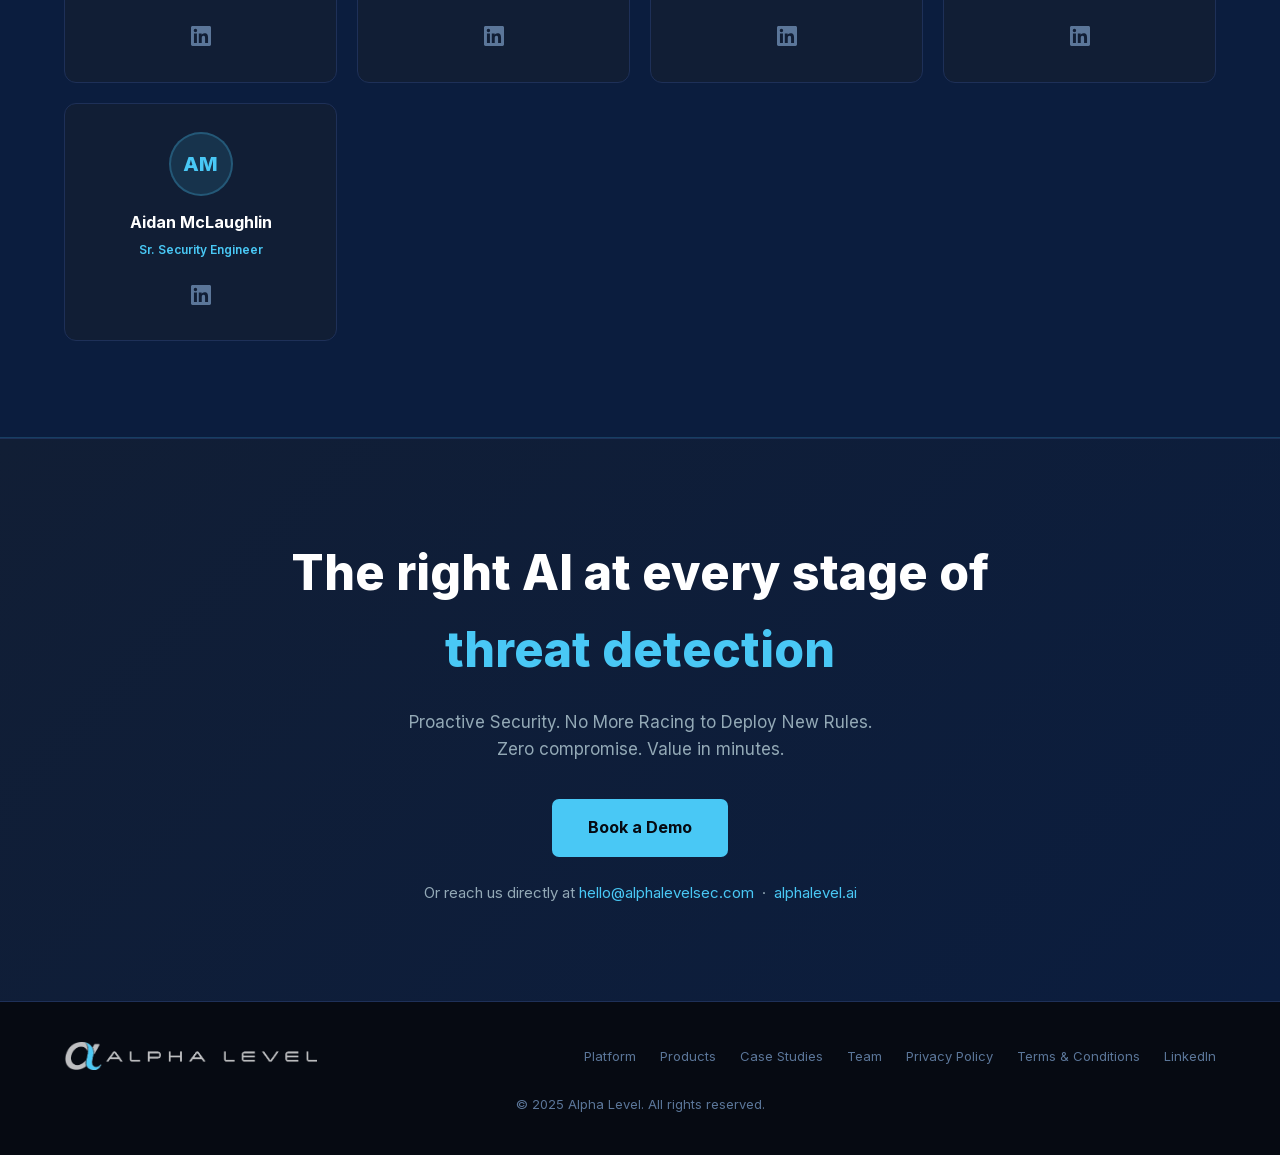
==== commit 62725839: "Update hero stat to show ≤95% alert noise eliminated Co-Authored-By: Claude Sonnet 4.6 <noreply@anth" ====
--- a/index.html
+++ b/index.html
@@ -41,7 +41,7 @@
     </div>
     <div class="hero-stats">
       <div>
-        <div class="hero-stat-num"><span>95</span>%</div>
+        <div class="hero-stat-num">&#8804;<span>95</span>%</div>
         <div class="hero-stat-label">Alert noise eliminated</div>
       </div>
       <div>
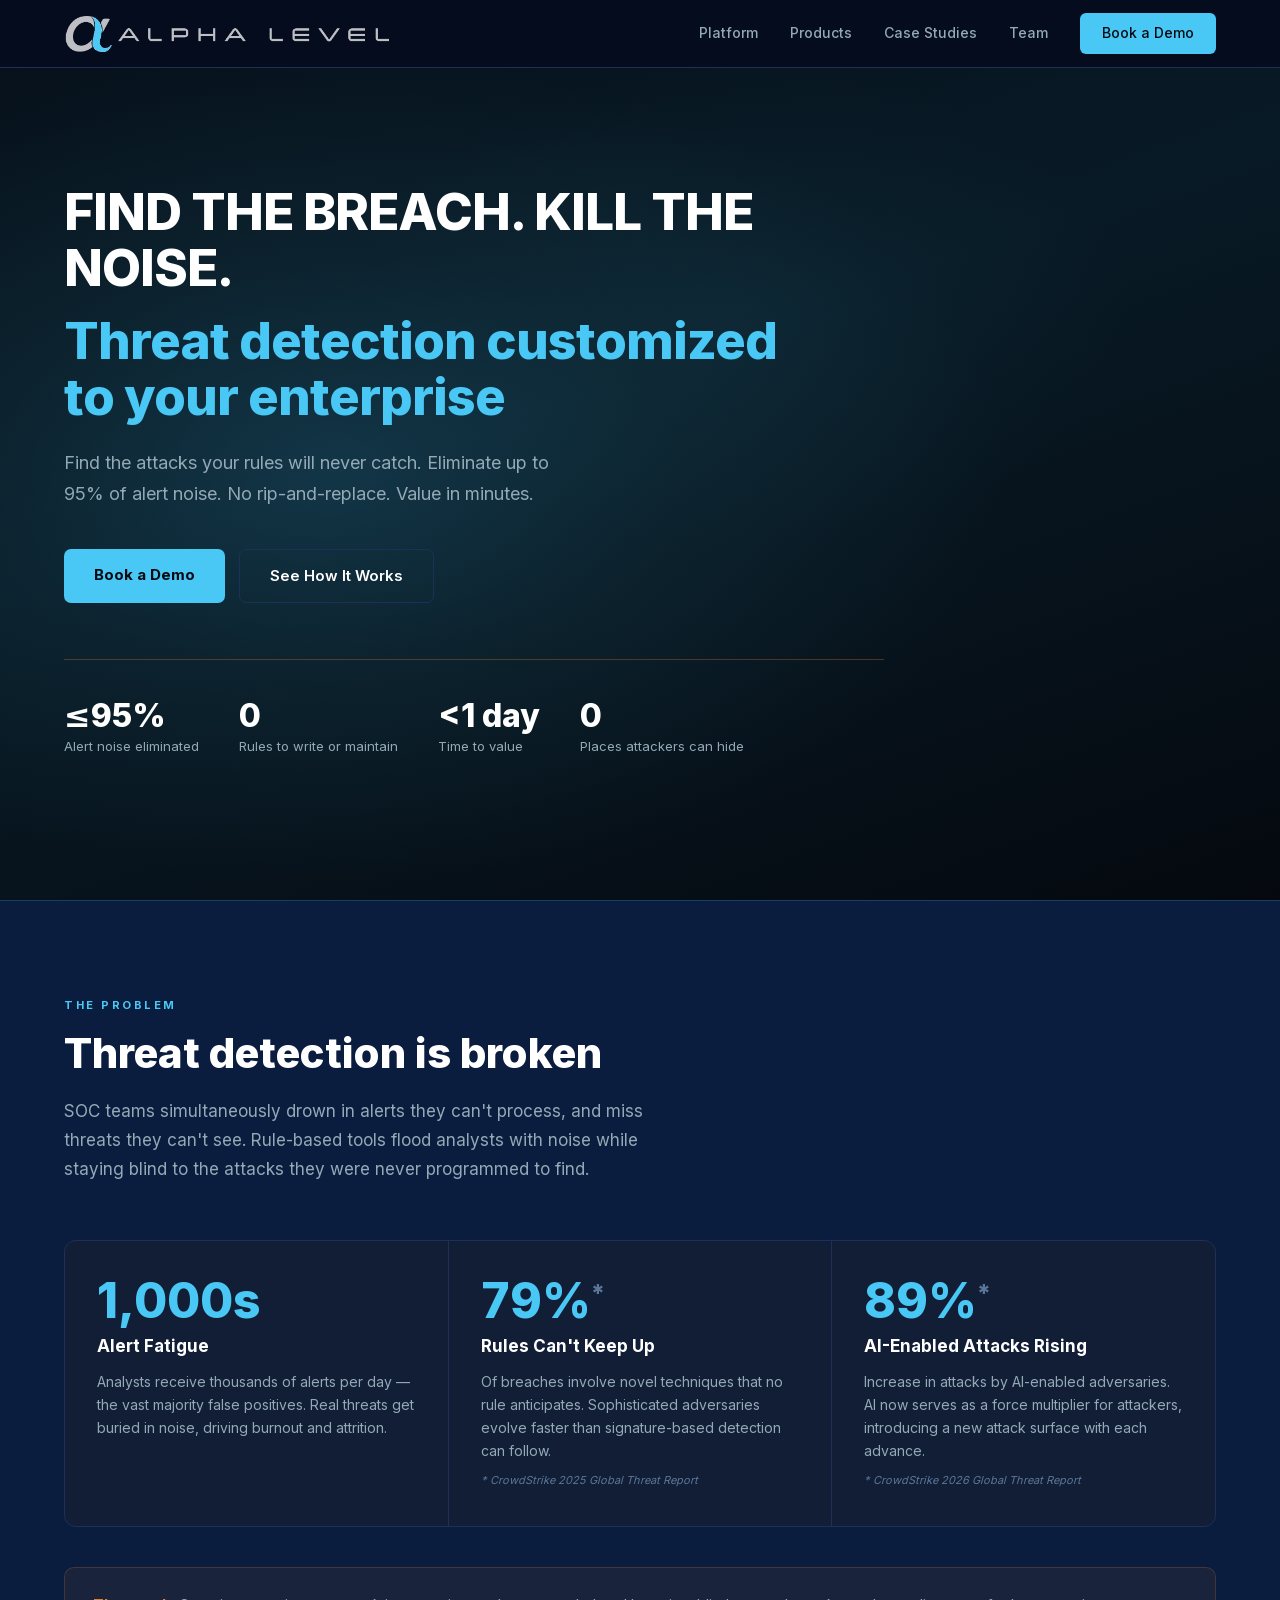
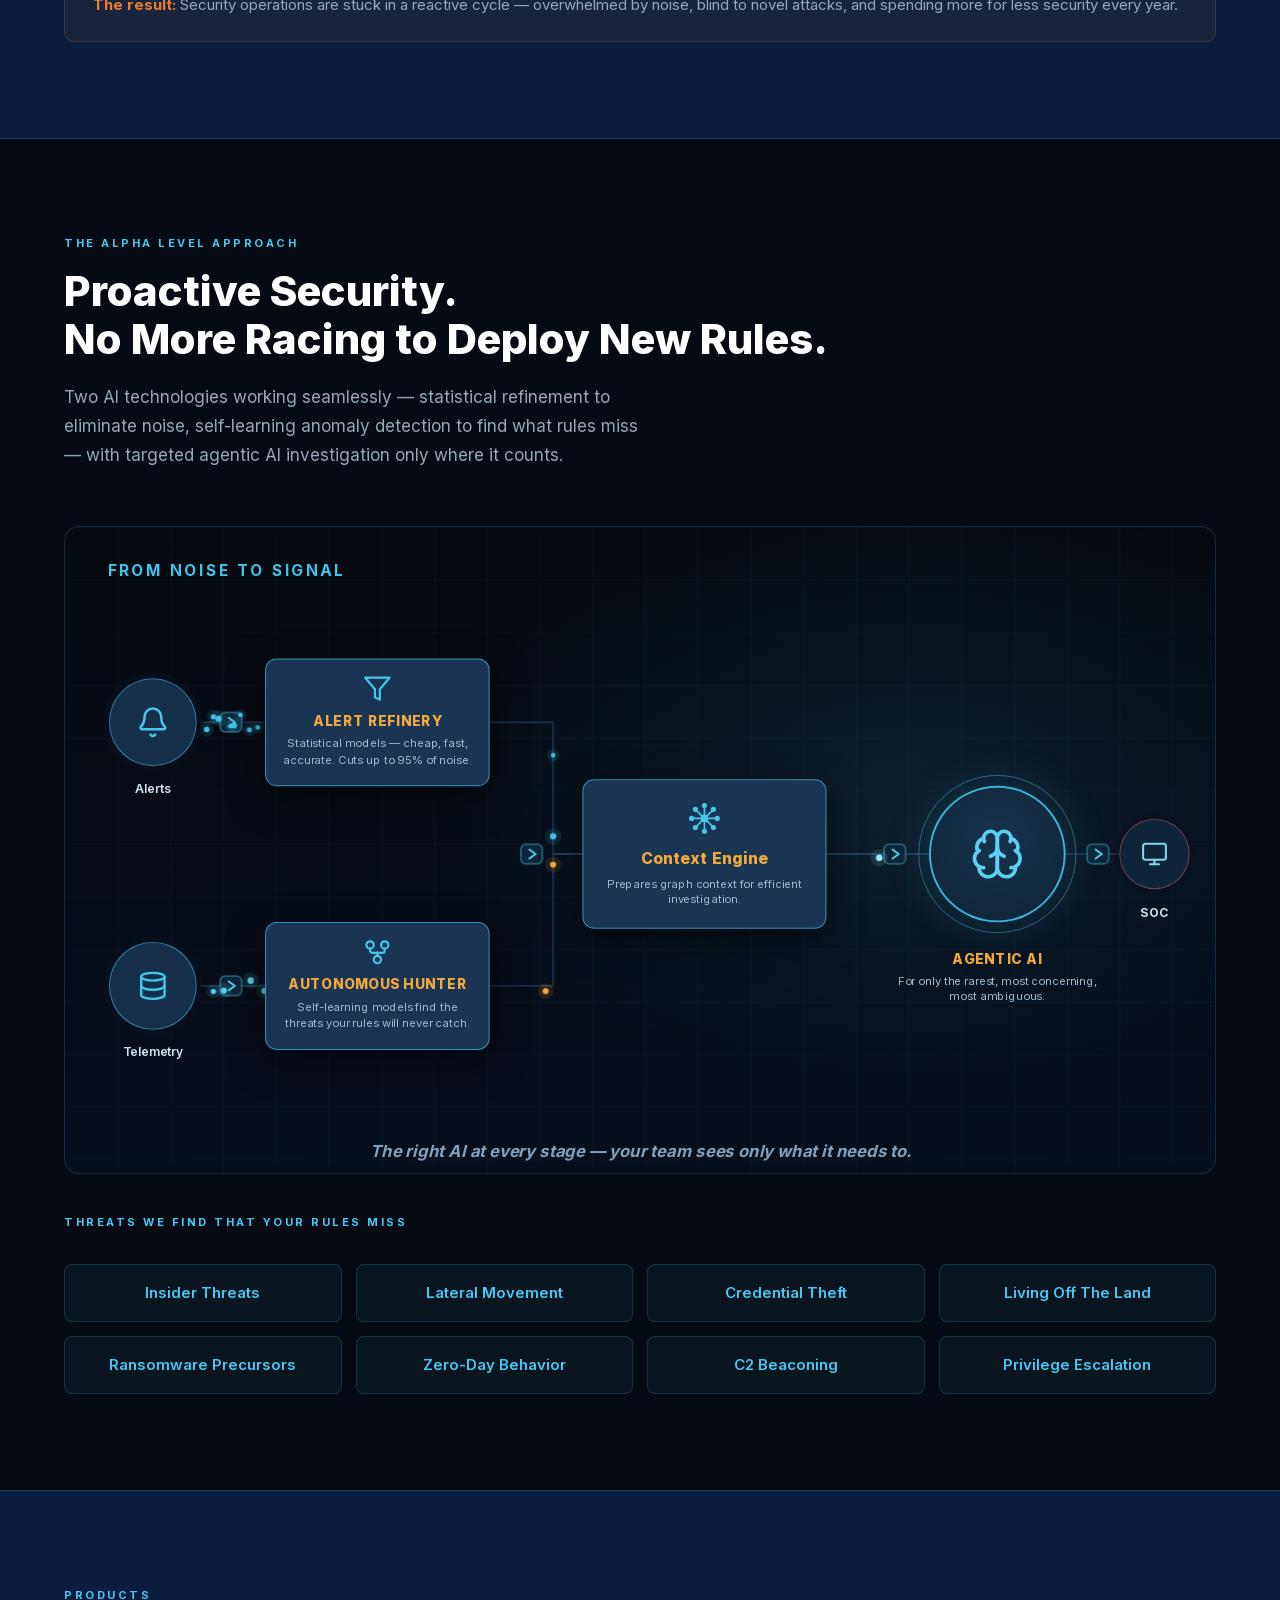
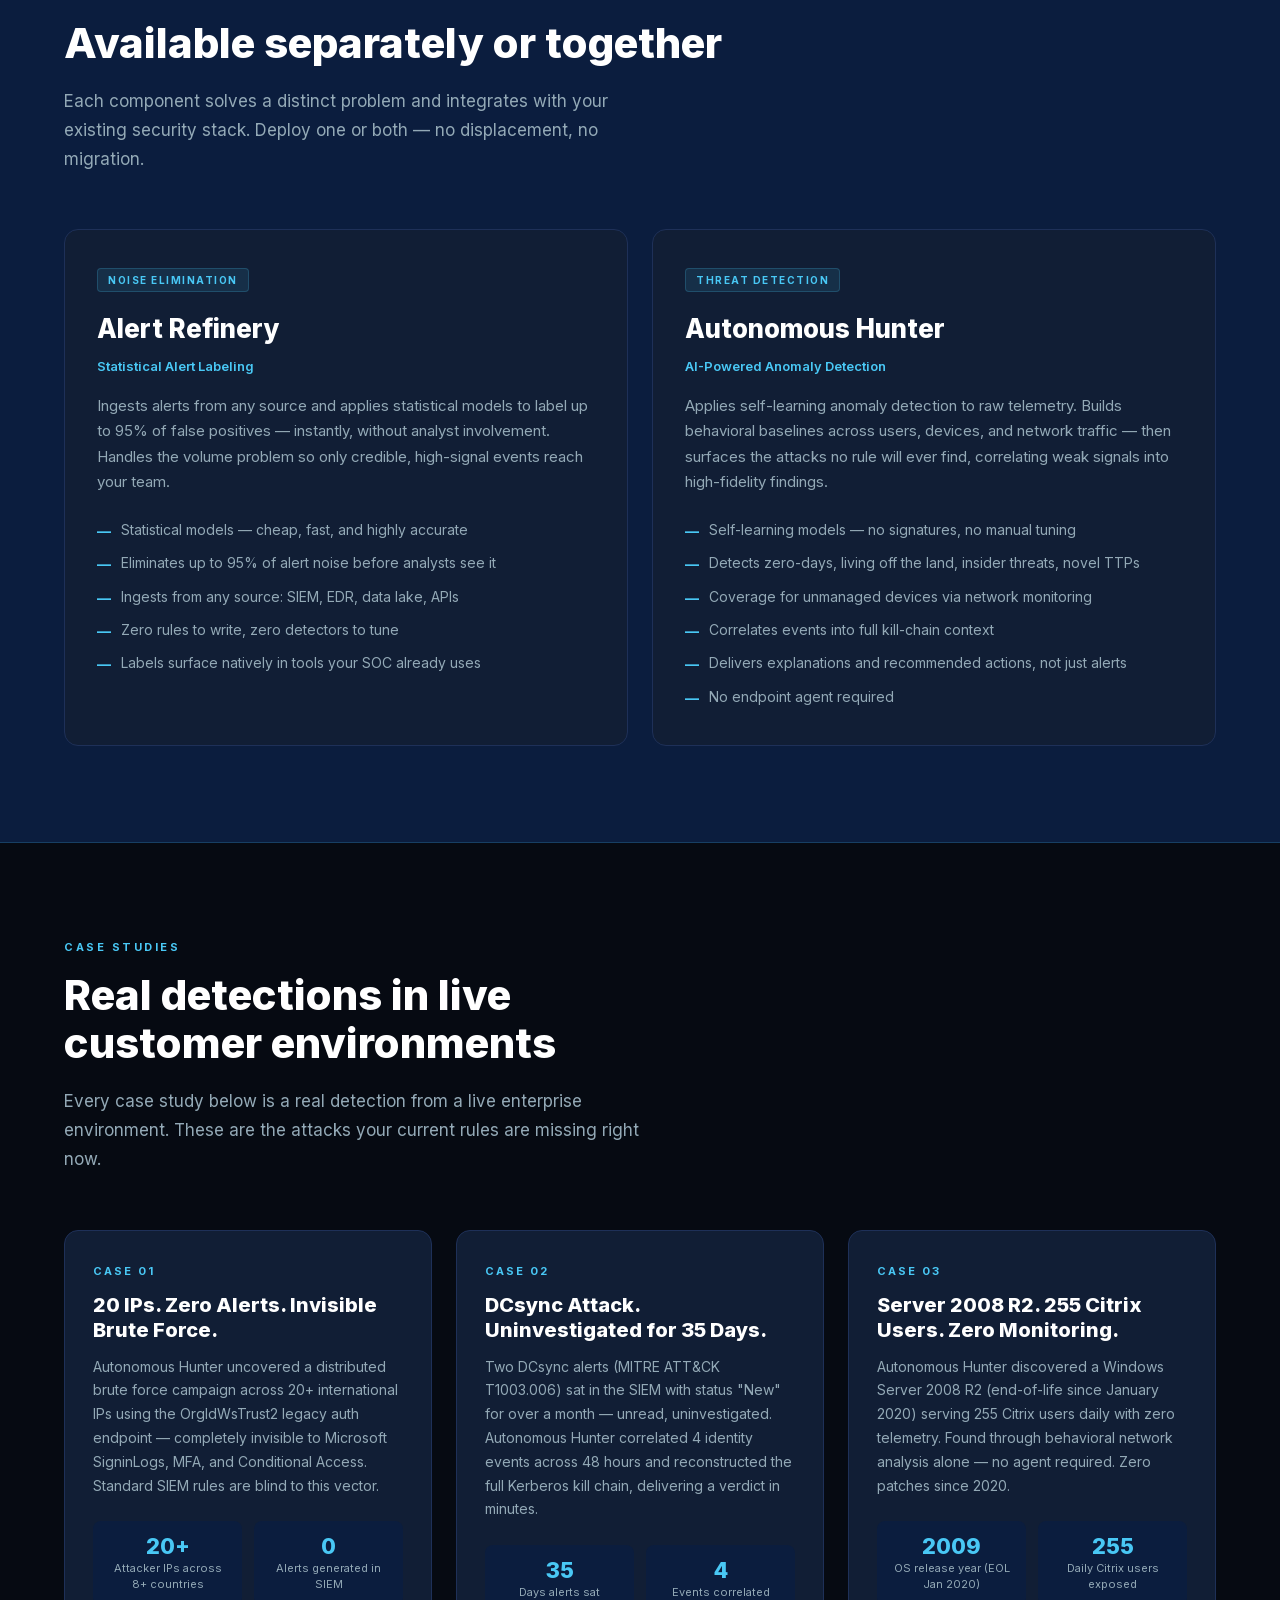
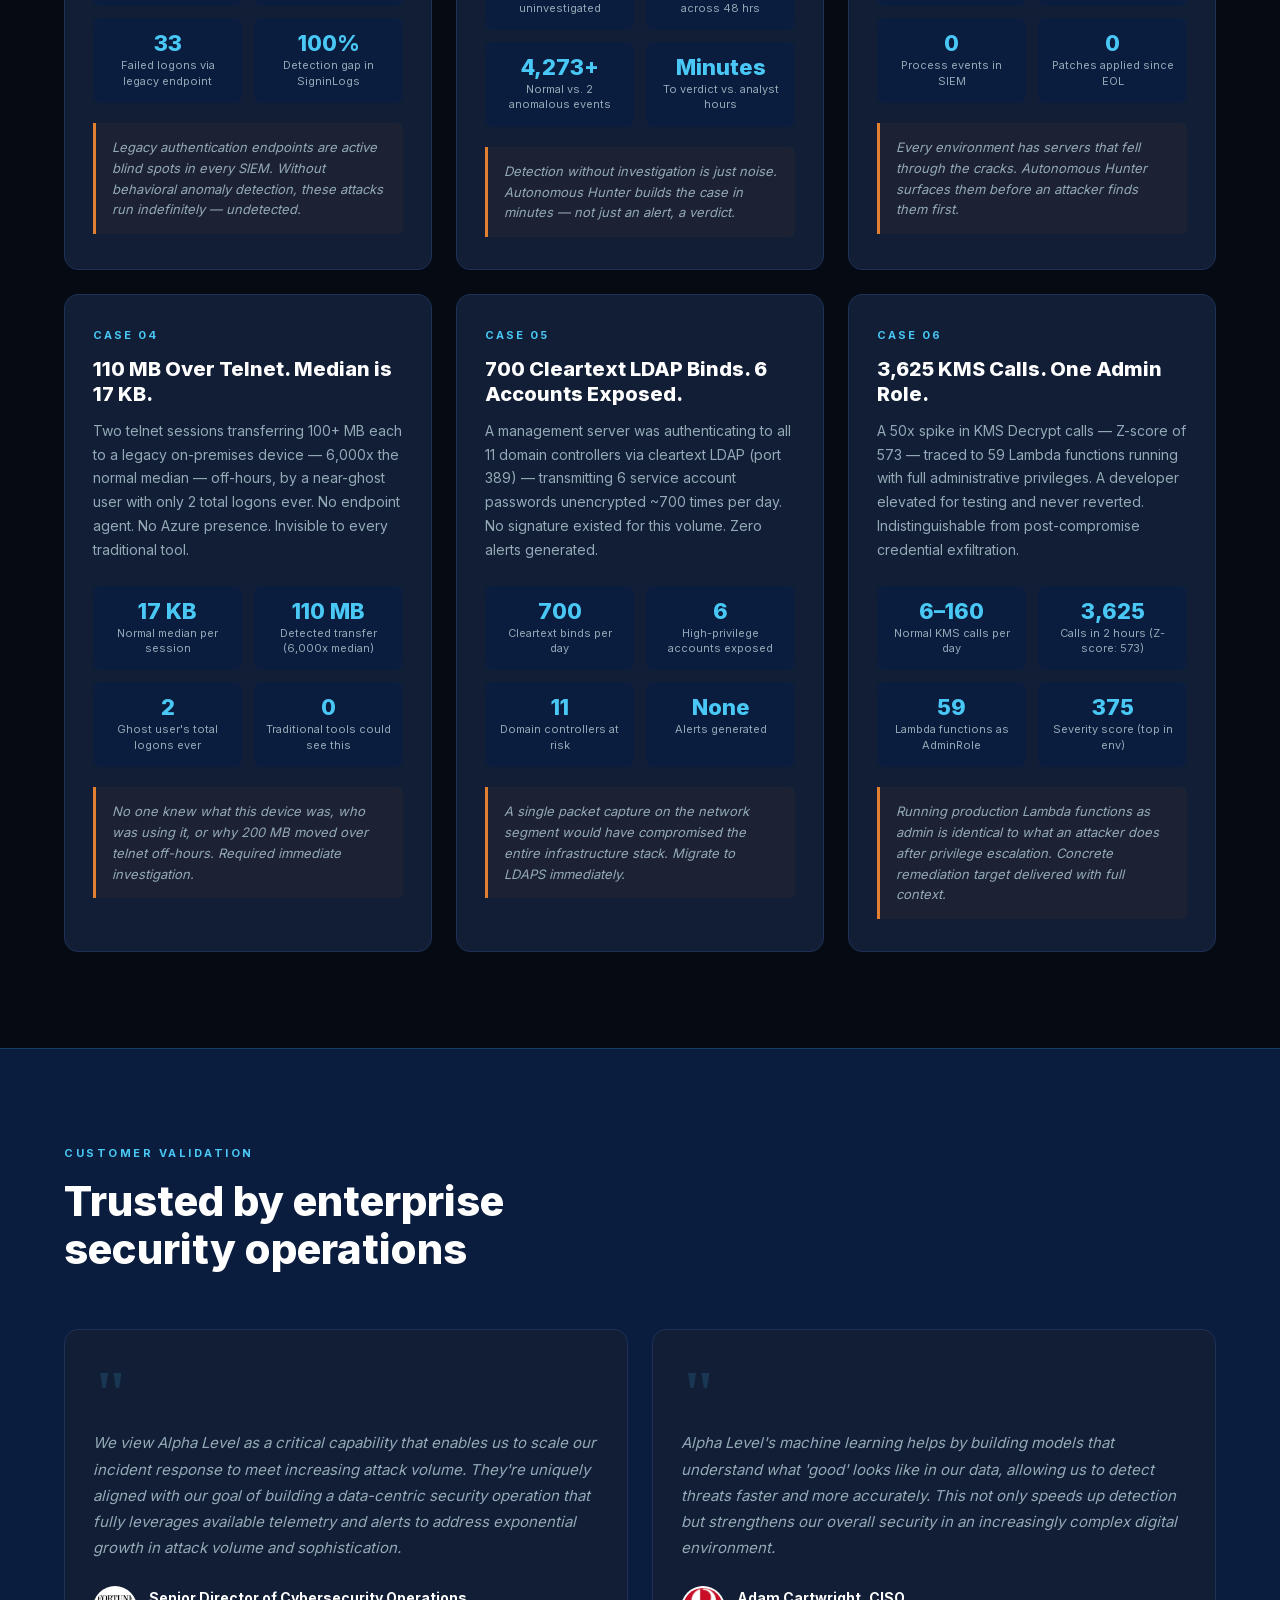
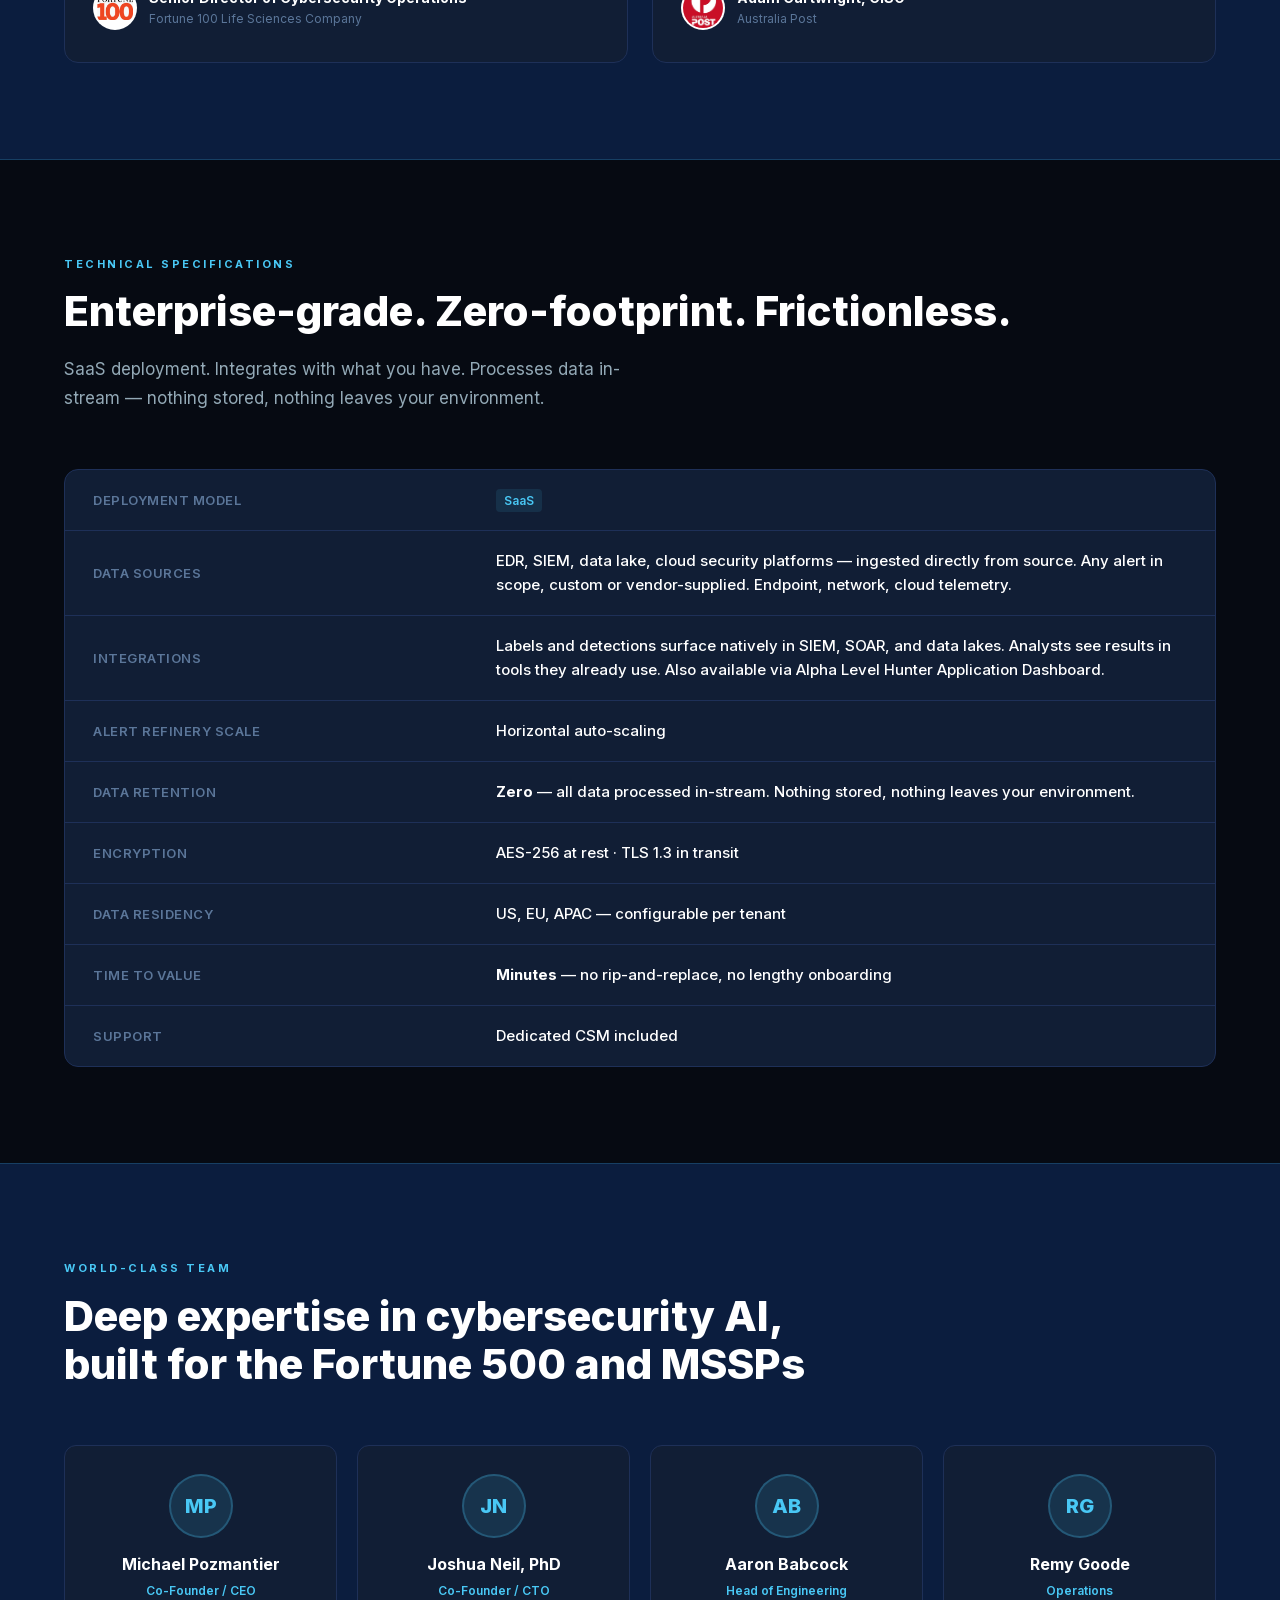
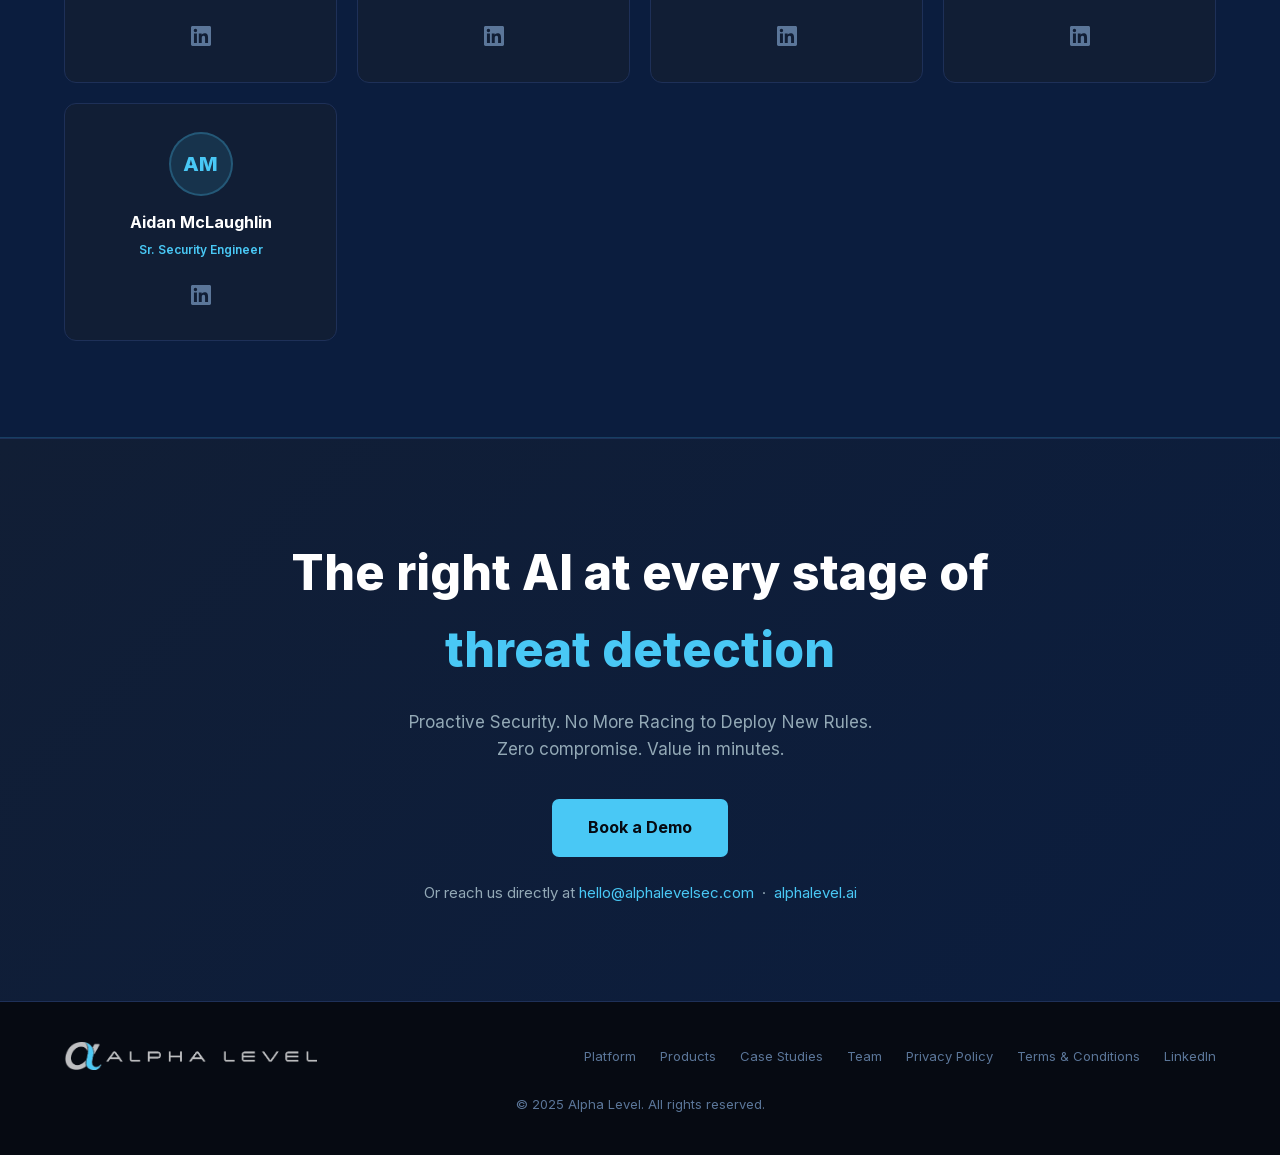
==== commit f452742a: "Add fourth hero stat: 0 places attackers can hide Co-Authored-By: Claude Sonnet 4.6 <noreply@anthrop" ====
--- a/index.html
+++ b/index.html
@@ -51,6 +51,10 @@
       <div>
         <div class="hero-stat-num">&lt;<span>1</span> day</div>
         <div class="hero-stat-label">Time to value</div>
+      </div>
+      <div>
+        <div class="hero-stat-num"><span>0</span></div>
+        <div class="hero-stat-label">Places attackers can hide</div>
       </div>
     </div>
   </div>
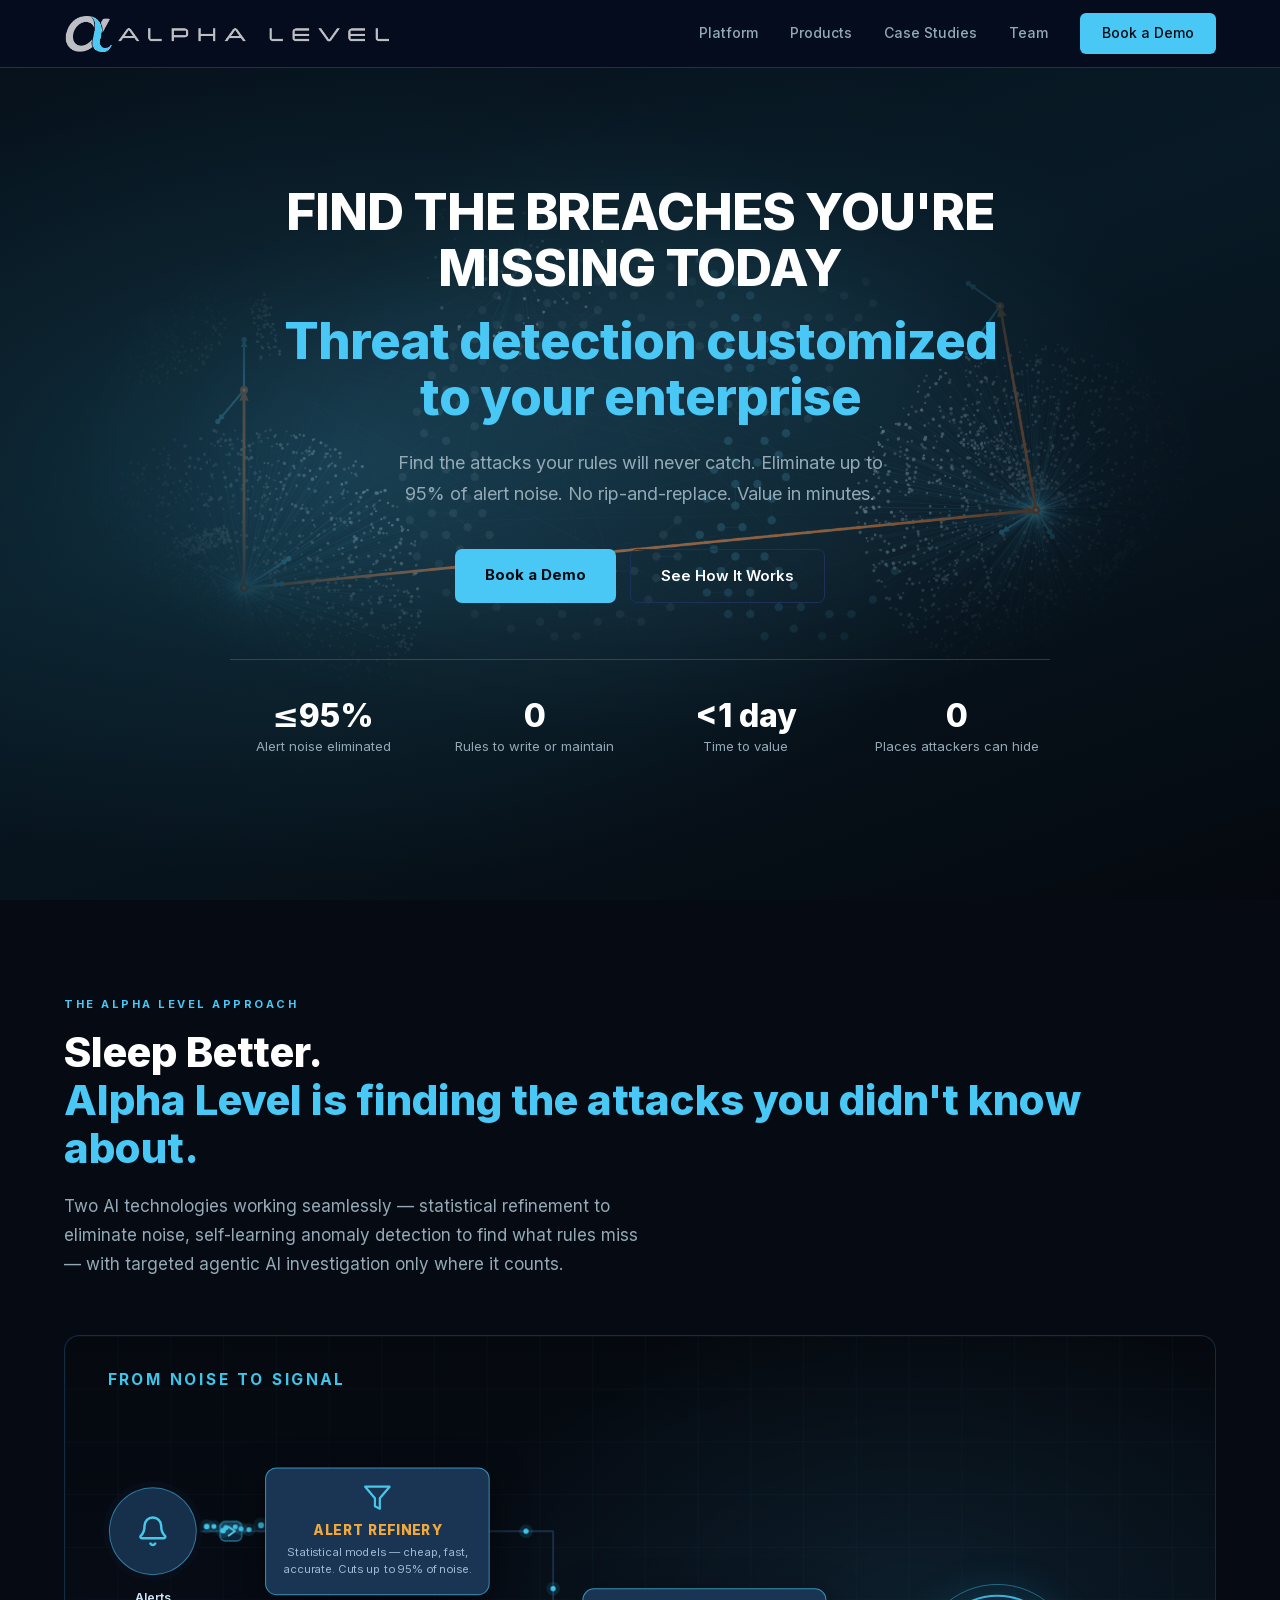
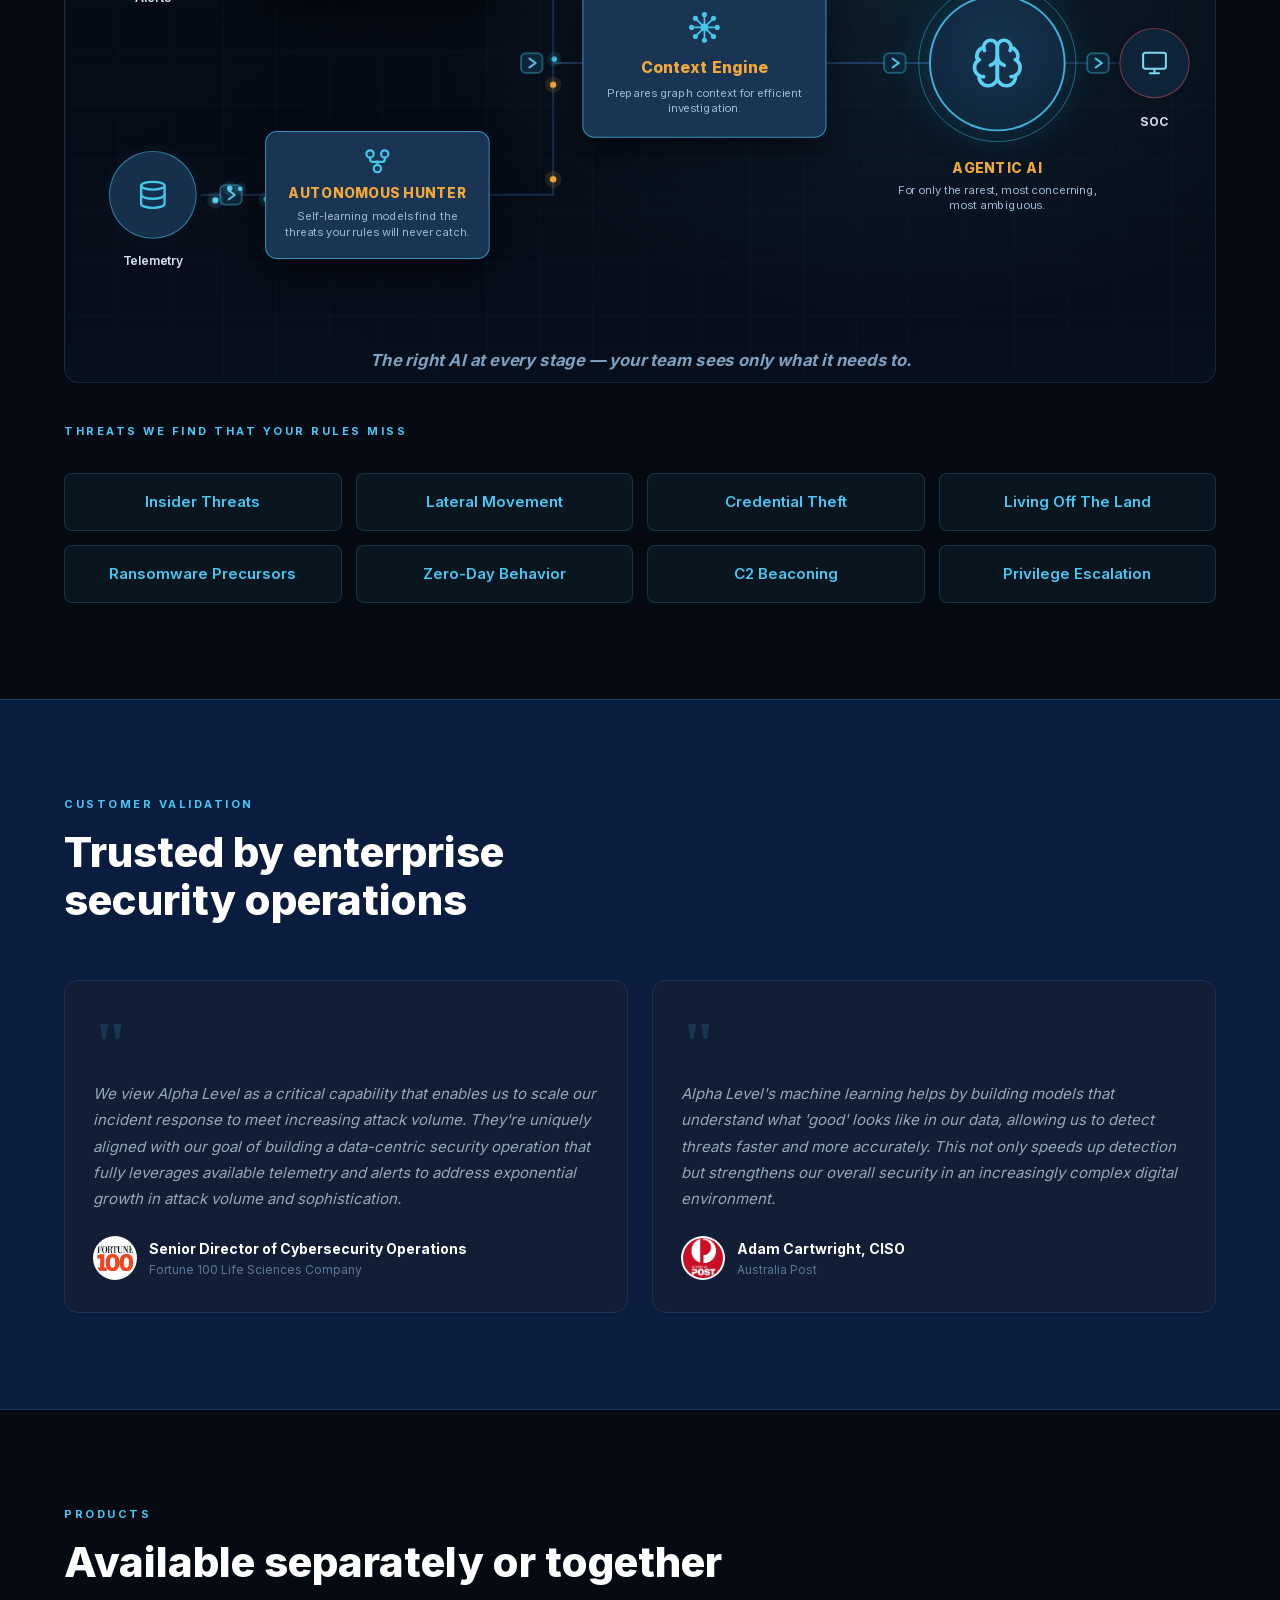
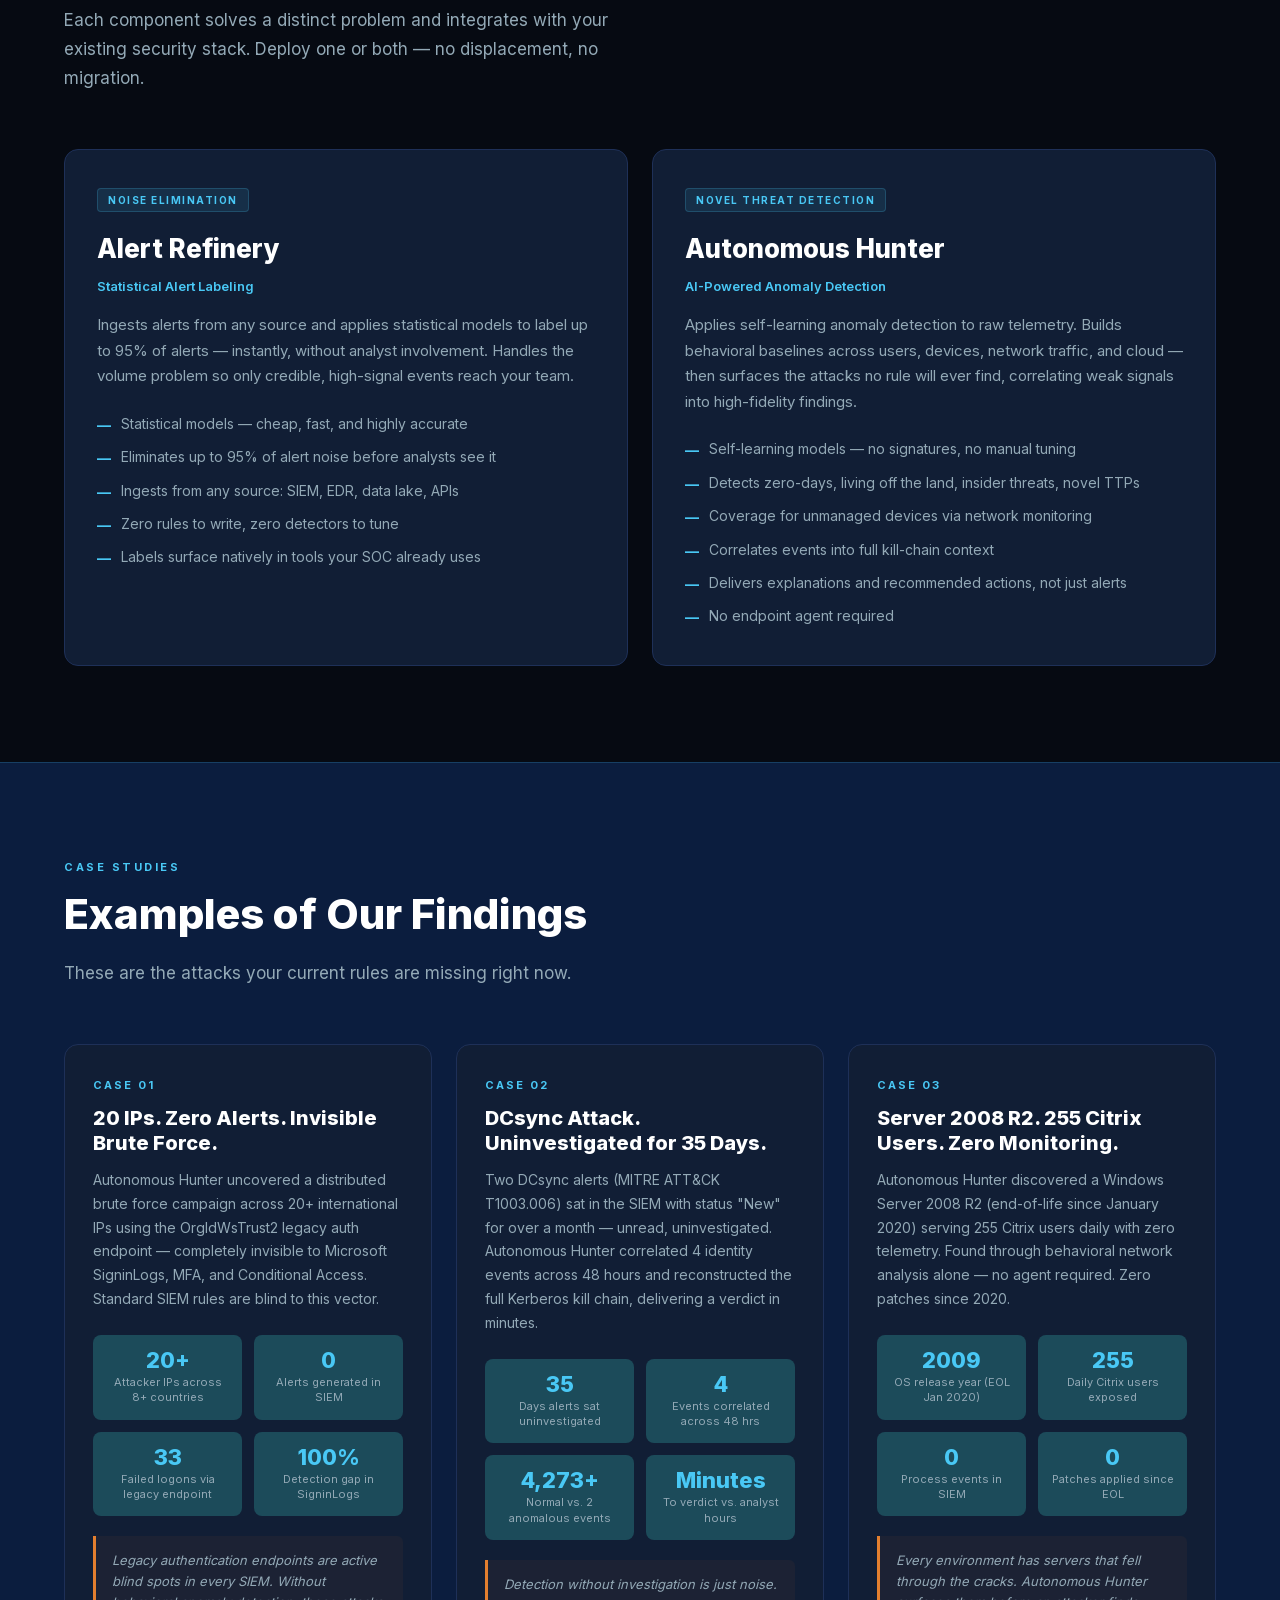
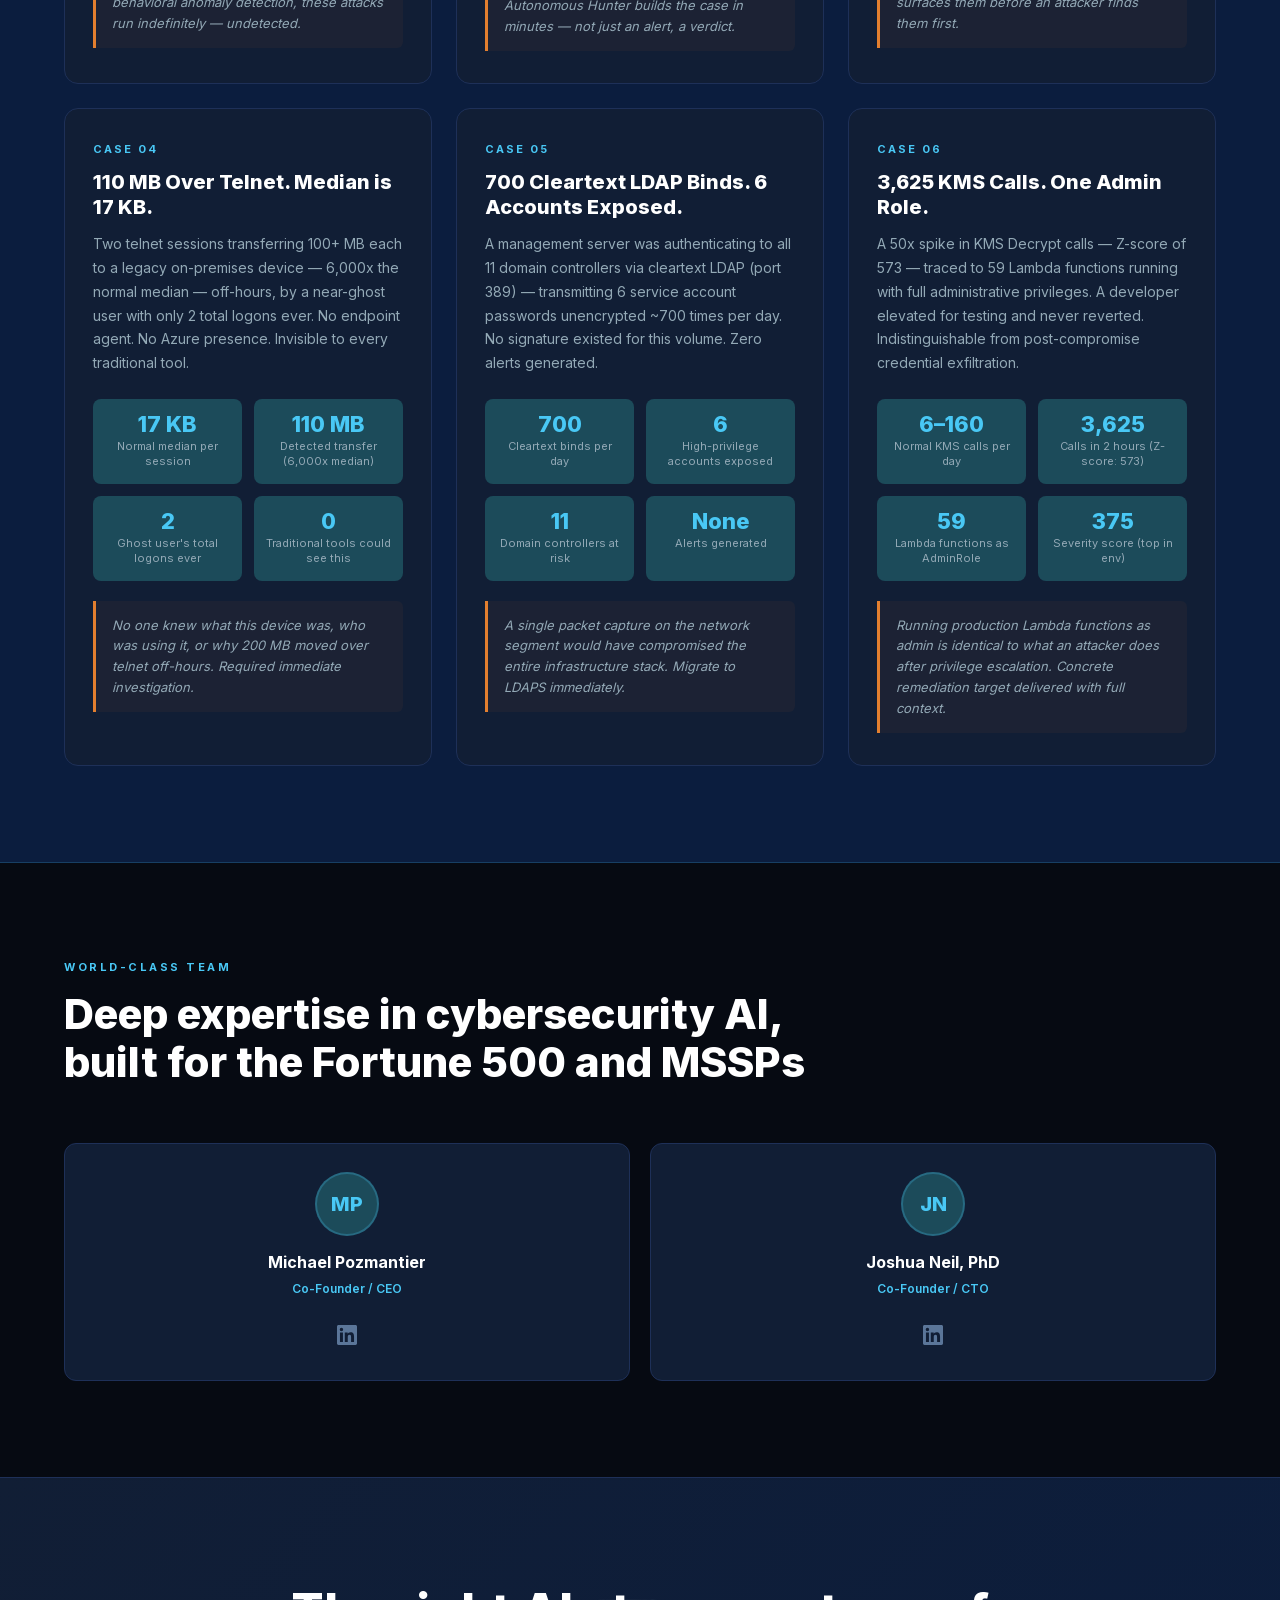
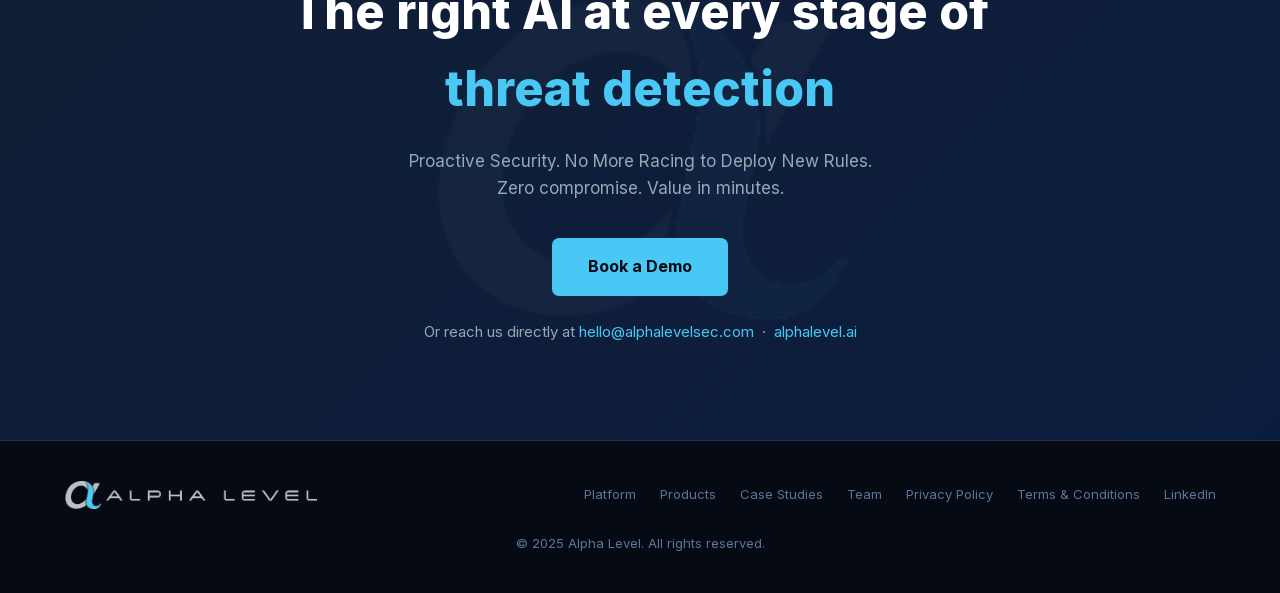
==== commit 291a277b: "Redesign hero, trim content sections, add Book a Demo page - Hero: blend a network-graph background " ====
--- a/index.html
+++ b/index.html
@@ -19,7 +19,7 @@
     <a href="#products">Products</a>
     <a href="#case-studies">Case Studies</a>
     <a href="#team">Team</a>
-    <a href="mailto:hello@alphalevelsec.com" class="nav-cta">Book a Demo</a>
+    <a href="book-demo.html" class="nav-cta">Book a Demo</a>
   </div>
 </nav>
 
@@ -27,16 +27,17 @@
 <section class="hero">
   <div class="hero-bg"></div>
   <div class="hero-grid"></div>
+  <img src="hero-graphic.png" alt="" class="hero-graphic">
   <div class="hero-content">
     <h1 class="hero-title">
-      FIND THE BREACH. KILL THE NOISE.<br><span class="accent">Threat detection customized<br>to your enterprise</span>
+      FIND THE BREACHES YOU'RE MISSING TODAY<br><span class="accent">Threat detection customized<br>to your enterprise</span>
     </h1>
     <p class="hero-sub">
       Find the attacks your rules will never catch. Eliminate up to 95% of alert noise.
       No rip-and-replace. Value in minutes.
     </p>
     <div class="hero-ctas">
-      <a href="mailto:hello@alphalevelsec.com" class="btn-primary">Book a Demo</a>
+      <a href="book-demo.html" class="btn-primary">Book a Demo</a>
       <a href="#platform" class="btn-secondary">See How It Works</a>
     </div>
     <div class="hero-stats">
@@ -60,49 +61,15 @@
   </div>
 </section>
 
-<!-- THE PROBLEM -->
-<section class="problem" id="problem">
-  <div class="section-label">The Problem</div>
-  <h2 class="section-title">Threat detection is broken</h2>
-  <p class="section-sub">
-    SOC teams simultaneously drown in alerts they can't process, and miss threats they can't see.
-    Rule-based tools flood analysts with noise while staying blind to the attacks they were never programmed to find.
-  </p>
-
-  <div class="problem-grid">
-    <div class="problem-card">
-      <div class="problem-num">1,000s</div>
-      <div class="problem-title">Alert Fatigue</div>
-      <div class="problem-text">Analysts receive thousands of alerts per day — the vast majority false positives. Real threats get buried in noise, driving burnout and attrition.</div>
-    </div>
-    <div class="problem-card">
-      <div class="problem-num">79%<span class="problem-asterisk">*</span></div>
-      <div class="problem-title">Rules Can't Keep Up</div>
-      <div class="problem-text">Of breaches involve novel techniques that no rule anticipates. Sophisticated adversaries evolve faster than signature-based detection can follow.</div>
-      <div class="problem-citation">* CrowdStrike 2025 Global Threat Report</div>
-    </div>
-    <div class="problem-card">
-      <div class="problem-num">89%<span class="problem-asterisk">*</span></div>
-      <div class="problem-title">AI-Enabled Attacks Rising</div>
-      <div class="problem-text">Increase in attacks by AI-enabled adversaries. AI now serves as a force multiplier for attackers, introducing a new attack surface with each advance.</div>
-      <div class="problem-citation">* CrowdStrike 2026 Global Threat Report</div>
-    </div>
-  </div>
-
-  <div class="problem-callout">
-    <strong>The result:</strong> Security operations are stuck in a reactive cycle — overwhelmed by noise, blind to novel attacks, and spending more for less security every year.
-  </div>
-</section>
-
 <!-- PLATFORM -->
 <section id="platform">
   <div class="section-label">The Alpha Level Approach</div>
-  <h2 class="section-title">Proactive Security.<br>No More Racing to Deploy New Rules.</h2>
+  <h2 class="section-title">Sleep Better.<br><span class="accent">Alpha Level is finding the attacks you didn't know about.</span></h2>
   <p class="section-sub">
     Two AI technologies working seamlessly — statistical refinement to eliminate noise, self-learning anomaly detection to find what rules miss — with targeted agentic AI investigation only where it counts.
   </p>
 
-  <div id="alvPipelineOuter" style="width:100%;max-width:1180px;margin:56px auto 0;position:relative;aspect-ratio:1180 / 664;font-family:Inter,system-ui,sans-serif;">
+  <div id="alvPipelineOuter" style="width:100%;max-width:1180px;margin:56px auto 0;position:relative;aspect-ratio:1180 / 664;font-family:Inter,system-ui,sans-serif;overflow:hidden;">
     <div id="alvPipelineStage" style="position:absolute;top:0;left:0;width:1180px;height:664px;transform-origin:top left;overflow:hidden;border-radius:16px;border:1px solid rgba(30,58,88,.7);background:radial-gradient(ellipse 70% 80% at 74% 42%, rgba(73,200,245,.10), transparent 60%), linear-gradient(180deg,#05090F,#070E1C);">
 
       <div style="position:absolute;inset:0;z-index:0;background-image:linear-gradient(rgba(73,200,245,.03) 1px,transparent 1px),linear-gradient(90deg,rgba(73,200,245,.03) 1px,transparent 1px);background-size:54px 54px;"></div>
@@ -184,213 +151,6 @@
   </div>
 </section>
 
-<!-- PRODUCTS -->
-<section id="products" style="background: var(--navy-mid); border-top: 1px solid rgba(73,200,245,0.2); border-bottom: 1px solid rgba(73,200,245,0.2);">
-  <div class="section-label">Products</div>
-  <h2 class="section-title">Available separately or together</h2>
-  <p class="section-sub">
-    Each component solves a distinct problem and integrates with your existing security stack. Deploy one or both — no displacement, no migration.
-  </p>
-
-  <div class="products-grid">
-    <div class="product-card">
-      <div class="product-tag">Noise Elimination</div>
-      <div class="product-name">Alert Refinery</div>
-      <div class="product-tagline">Statistical Alert Labeling</div>
-      <p class="product-desc">
-        Ingests alerts from any source and applies statistical models to label up to 95% of false positives — instantly, without analyst involvement. Handles the volume problem so only credible, high-signal events reach your team.
-      </p>
-      <ul class="product-features">
-        <li>Statistical models — cheap, fast, and highly accurate</li>
-        <li>Eliminates up to 95% of alert noise before analysts see it</li>
-        <li>Ingests from any source: SIEM, EDR, data lake, APIs</li>
-        <li>Zero rules to write, zero detectors to tune</li>
-        <li>Labels surface natively in tools your SOC already uses</li>
-      </ul>
-    </div>
-
-    <div class="product-card">
-      <div class="product-tag">Threat Detection</div>
-      <div class="product-name">Autonomous Hunter</div>
-      <div class="product-tagline">AI-Powered Anomaly Detection</div>
-      <p class="product-desc">
-        Applies self-learning anomaly detection to raw telemetry. Builds behavioral baselines across users, devices, and network traffic — then surfaces the attacks no rule will ever find, correlating weak signals into high-fidelity findings.
-      </p>
-      <ul class="product-features">
-        <li>Self-learning models — no signatures, no manual tuning</li>
-        <li>Detects zero-days, living off the land, insider threats, novel TTPs</li>
-        <li>Coverage for unmanaged devices via network monitoring</li>
-        <li>Correlates events into full kill-chain context</li>
-        <li>Delivers explanations and recommended actions, not just alerts</li>
-        <li>No endpoint agent required</li>
-      </ul>
-    </div>
-  </div>
-</section>
-
-<!-- CASE STUDIES -->
-<section class="cases" id="case-studies">
-  <div class="section-label">Case Studies</div>
-  <h2 class="section-title">Real detections in live<br>customer environments</h2>
-  <p class="section-sub">
-    Every case study below is a real detection from a live enterprise environment. These are the attacks your current rules are missing right now.
-  </p>
-
-  <div class="cases-grid">
-
-    <div class="case-card">
-      <div class="case-num">Case 01</div>
-      <div class="case-title">20 IPs. Zero Alerts. Invisible Brute Force.</div>
-      <div class="case-desc">Autonomous Hunter uncovered a distributed brute force campaign across 20+ international IPs using the OrgIdWsTrust2 legacy auth endpoint — completely invisible to Microsoft SigninLogs, MFA, and Conditional Access. Standard SIEM rules are blind to this vector.</div>
-      <div class="case-stats">
-        <div class="case-stat">
-          <div class="case-stat-num">20+</div>
-          <div class="case-stat-label">Attacker IPs across 8+ countries</div>
-        </div>
-        <div class="case-stat">
-          <div class="case-stat-num">0</div>
-          <div class="case-stat-label">Alerts generated in SIEM</div>
-        </div>
-        <div class="case-stat">
-          <div class="case-stat-num">33</div>
-          <div class="case-stat-label">Failed logons via legacy endpoint</div>
-        </div>
-        <div class="case-stat">
-          <div class="case-stat-num">100%</div>
-          <div class="case-stat-label">Detection gap in SigninLogs</div>
-        </div>
-      </div>
-      <div class="case-lesson">Legacy authentication endpoints are active blind spots in every SIEM. Without behavioral anomaly detection, these attacks run indefinitely — undetected.</div>
-    </div>
-
-    <div class="case-card">
-      <div class="case-num">Case 02</div>
-      <div class="case-title">DCsync Attack. Uninvestigated for 35 Days.</div>
-      <div class="case-desc">Two DCsync alerts (MITRE ATT&amp;CK T1003.006) sat in the SIEM with status "New" for over a month — unread, uninvestigated. Autonomous Hunter correlated 4 identity events across 48 hours and reconstructed the full Kerberos kill chain, delivering a verdict in minutes.</div>
-      <div class="case-stats">
-        <div class="case-stat">
-          <div class="case-stat-num">35</div>
-          <div class="case-stat-label">Days alerts sat uninvestigated</div>
-        </div>
-        <div class="case-stat">
-          <div class="case-stat-num">4</div>
-          <div class="case-stat-label">Events correlated across 48 hrs</div>
-        </div>
-        <div class="case-stat">
-          <div class="case-stat-num">4,273+</div>
-          <div class="case-stat-label">Normal vs. 2 anomalous events</div>
-        </div>
-        <div class="case-stat">
-          <div class="case-stat-num">Minutes</div>
-          <div class="case-stat-label">To verdict vs. analyst hours</div>
-        </div>
-      </div>
-      <div class="case-lesson">Detection without investigation is just noise. Autonomous Hunter builds the case in minutes — not just an alert, a verdict.</div>
-    </div>
-
-    <div class="case-card">
-      <div class="case-num">Case 03</div>
-      <div class="case-title">Server 2008 R2. 255 Citrix Users. Zero Monitoring.</div>
-      <div class="case-desc">Autonomous Hunter discovered a Windows Server 2008 R2 (end-of-life since January 2020) serving 255 Citrix users daily with zero telemetry. Found through behavioral network analysis alone — no agent required. Zero patches since 2020.</div>
-      <div class="case-stats">
-        <div class="case-stat">
-          <div class="case-stat-num">2009</div>
-          <div class="case-stat-label">OS release year (EOL Jan 2020)</div>
-        </div>
-        <div class="case-stat">
-          <div class="case-stat-num">255</div>
-          <div class="case-stat-label">Daily Citrix users exposed</div>
-        </div>
-        <div class="case-stat">
-          <div class="case-stat-num">0</div>
-          <div class="case-stat-label">Process events in SIEM</div>
-        </div>
-        <div class="case-stat">
-          <div class="case-stat-num">0</div>
-          <div class="case-stat-label">Patches applied since EOL</div>
-        </div>
-      </div>
-      <div class="case-lesson">Every environment has servers that fell through the cracks. Autonomous Hunter surfaces them before an attacker finds them first.</div>
-    </div>
-
-    <div class="case-card">
-      <div class="case-num">Case 04</div>
-      <div class="case-title">110 MB Over Telnet. Median is 17 KB.</div>
-      <div class="case-desc">Two telnet sessions transferring 100+ MB each to a legacy on-premises device — 6,000x the normal median — off-hours, by a near-ghost user with only 2 total logons ever. No endpoint agent. No Azure presence. Invisible to every traditional tool.</div>
-      <div class="case-stats">
-        <div class="case-stat">
-          <div class="case-stat-num">17 KB</div>
-          <div class="case-stat-label">Normal median per session</div>
-        </div>
-        <div class="case-stat">
-          <div class="case-stat-num">110 MB</div>
-          <div class="case-stat-label">Detected transfer (6,000x median)</div>
-        </div>
-        <div class="case-stat">
-          <div class="case-stat-num">2</div>
-          <div class="case-stat-label">Ghost user's total logons ever</div>
-        </div>
-        <div class="case-stat">
-          <div class="case-stat-num">0</div>
-          <div class="case-stat-label">Traditional tools could see this</div>
-        </div>
-      </div>
-      <div class="case-lesson">No one knew what this device was, who was using it, or why 200 MB moved over telnet off-hours. Required immediate investigation.</div>
-    </div>
-
-    <div class="case-card">
-      <div class="case-num">Case 05</div>
-      <div class="case-title">700 Cleartext LDAP Binds. 6 Accounts Exposed.</div>
-      <div class="case-desc">A management server was authenticating to all 11 domain controllers via cleartext LDAP (port 389) — transmitting 6 service account passwords unencrypted ~700 times per day. No signature existed for this volume. Zero alerts generated.</div>
-      <div class="case-stats">
-        <div class="case-stat">
-          <div class="case-stat-num">700</div>
-          <div class="case-stat-label">Cleartext binds per day</div>
-        </div>
-        <div class="case-stat">
-          <div class="case-stat-num">6</div>
-          <div class="case-stat-label">High-privilege accounts exposed</div>
-        </div>
-        <div class="case-stat">
-          <div class="case-stat-num">11</div>
-          <div class="case-stat-label">Domain controllers at risk</div>
-        </div>
-        <div class="case-stat">
-          <div class="case-stat-num">None</div>
-          <div class="case-stat-label">Alerts generated</div>
-        </div>
-      </div>
-      <div class="case-lesson">A single packet capture on the network segment would have compromised the entire infrastructure stack. Migrate to LDAPS immediately.</div>
-    </div>
-
-    <div class="case-card">
-      <div class="case-num">Case 06</div>
-      <div class="case-title">3,625 KMS Calls. One Admin Role.</div>
-      <div class="case-desc">A 50x spike in KMS Decrypt calls — Z-score of 573 — traced to 59 Lambda functions running with full administrative privileges. A developer elevated for testing and never reverted. Indistinguishable from post-compromise credential exfiltration.</div>
-      <div class="case-stats">
-        <div class="case-stat">
-          <div class="case-stat-num">6–160</div>
-          <div class="case-stat-label">Normal KMS calls per day</div>
-        </div>
-        <div class="case-stat">
-          <div class="case-stat-num">3,625</div>
-          <div class="case-stat-label">Calls in 2 hours (Z-score: 573)</div>
-        </div>
-        <div class="case-stat">
-          <div class="case-stat-num">59</div>
-          <div class="case-stat-label">Lambda functions as AdminRole</div>
-        </div>
-        <div class="case-stat">
-          <div class="case-stat-num">375</div>
-          <div class="case-stat-label">Severity score (top in env)</div>
-        </div>
-      </div>
-      <div class="case-lesson">Running production Lambda functions as admin is identical to what an attacker does after privilege escalation. Concrete remediation target delivered with full context.</div>
-    </div>
-
-  </div>
-</section>
-
 <!-- TESTIMONIALS -->
 <section id="testimonials" style="background: var(--navy-mid); border-top: 1px solid rgba(73,200,245,0.2); border-bottom: 1px solid rgba(73,200,245,0.2);">
   <div class="section-label">Customer Validation</div>
@@ -427,53 +187,210 @@
   </div>
 </section>
 
-<!-- TECH SPECS -->
-<section id="specs">
-  <div class="section-label">Technical Specifications</div>
-  <h2 class="section-title">Enterprise-grade. Zero-footprint. Frictionless.</h2>
+<!-- PRODUCTS -->
+<section id="products">
+  <div class="section-label">Products</div>
+  <h2 class="section-title">Available separately or together</h2>
   <p class="section-sub">
-    SaaS deployment. Integrates with what you have. Processes data in-stream — nothing stored, nothing leaves your environment.
+    Each component solves a distinct problem and integrates with your existing security stack. Deploy one or both — no displacement, no migration.
   </p>
 
-  <div class="specs-table">
-    <table>
-      <tbody><tr>
-        <td>Deployment Model</td>
-        <td><span class="spec-tag">SaaS</span></td>
-      </tr>
-      <tr>
-        <td>Data Sources</td>
-        <td>EDR, SIEM, data lake, cloud security platforms — ingested directly from source. Any alert in scope, custom or vendor-supplied. Endpoint, network, cloud telemetry.</td>
-      </tr>
-      <tr>
-        <td>Integrations</td>
-        <td>Labels and detections surface natively in SIEM, SOAR, and data lakes. Analysts see results in tools they already use. Also available via Alpha Level Hunter Application Dashboard.</td>
-      </tr>
-      <tr>
-        <td>Alert Refinery Scale</td>
-        <td>Horizontal auto-scaling</td>
-      </tr>
-      <tr>
-        <td>Data Retention</td>
-        <td><strong>Zero</strong> — all data processed in-stream. Nothing stored, nothing leaves your environment.</td>
-      </tr>
-      <tr>
-        <td>Encryption</td>
-        <td>AES-256 at rest · TLS 1.3 in transit</td>
-      </tr>
-      <tr>
-        <td>Data Residency</td>
-        <td>US, EU, APAC — configurable per tenant</td>
-      </tr>
-      <tr>
-        <td>Time to Value</td>
-        <td><strong>Minutes</strong> — no rip-and-replace, no lengthy onboarding</td>
-      </tr>
-      <tr>
-        <td>Support</td>
-        <td>Dedicated CSM included</td>
-      </tr>
-    </tbody></table>
+  <div class="products-grid">
+    <div class="product-card">
+      <div class="product-tag">Noise Elimination</div>
+      <div class="product-name">Alert Refinery</div>
+      <div class="product-tagline">Statistical Alert Labeling</div>
+      <p class="product-desc">
+        Ingests alerts from any source and applies statistical models to label up to 95% of alerts — instantly, without analyst involvement. Handles the volume problem so only credible, high-signal events reach your team.
+      </p>
+      <ul class="product-features">
+        <li>Statistical models — cheap, fast, and highly accurate</li>
+        <li>Eliminates up to 95% of alert noise before analysts see it</li>
+        <li>Ingests from any source: SIEM, EDR, data lake, APIs</li>
+        <li>Zero rules to write, zero detectors to tune</li>
+        <li>Labels surface natively in tools your SOC already uses</li>
+      </ul>
+    </div>
+
+    <div class="product-card">
+      <div class="product-tag">Novel Threat Detection</div>
+      <div class="product-name">Autonomous Hunter</div>
+      <div class="product-tagline">AI-Powered Anomaly Detection</div>
+      <p class="product-desc">
+        Applies self-learning anomaly detection to raw telemetry. Builds behavioral baselines across users, devices, network traffic, and cloud — then surfaces the attacks no rule will ever find, correlating weak signals into high-fidelity findings.
+      </p>
+      <ul class="product-features">
+        <li>Self-learning models — no signatures, no manual tuning</li>
+        <li>Detects zero-days, living off the land, insider threats, novel TTPs</li>
+        <li>Coverage for unmanaged devices via network monitoring</li>
+        <li>Correlates events into full kill-chain context</li>
+        <li>Delivers explanations and recommended actions, not just alerts</li>
+        <li>No endpoint agent required</li>
+      </ul>
+    </div>
+  </div>
+</section>
+
+<!-- CASE STUDIES -->
+<section class="cases" id="case-studies" style="background: var(--navy-mid); border-top: 1px solid rgba(73,200,245,0.2); border-bottom: 1px solid rgba(73,200,245,0.2);">
+  <div class="section-label">Case Studies</div>
+  <h2 class="section-title">Examples of Our Findings</h2>
+  <p class="section-sub">
+    These are the attacks your current rules are missing right now.
+  </p>
+
+  <div class="cases-grid">
+
+    <div class="case-card">
+      <div class="case-num">Case 01</div>
+      <div class="case-title">20 IPs. Zero Alerts. Invisible Brute Force.</div>
+      <div class="case-desc">Autonomous Hunter uncovered a distributed brute force campaign across 20+ international IPs using the OrgIdWsTrust2 legacy auth endpoint — completely invisible to Microsoft SigninLogs, MFA, and Conditional Access. Standard SIEM rules are blind to this vector.</div>
+      <div class="case-stats">
+        <div class="case-stat">
+          <div class="case-stat-num">20+</div>
+          <div class="case-stat-label">Attacker IPs across 8+ countries</div>
+        </div>
+        <div class="case-stat">
+          <div class="case-stat-num">0</div>
+          <div class="case-stat-label">Alerts generated in SIEM</div>
+        </div>
+        <div class="case-stat">
+          <div class="case-stat-num">33</div>
+          <div class="case-stat-label">Failed logons via legacy endpoint</div>
+        </div>
+        <div class="case-stat">
+          <div class="case-stat-num">100%</div>
+          <div class="case-stat-label">Detection gap in SigninLogs</div>
+        </div>
+      </div>
+      <div class="case-lesson">Legacy authentication endpoints are active blind spots in every SIEM. Without behavioral anomaly detection, these attacks run indefinitely — undetected.</div>
+    </div>
+
+    <div class="case-card">
+      <div class="case-num">Case 02</div>
+      <div class="case-title">DCsync Attack. Uninvestigated for 35 Days.</div>
+      <div class="case-desc">Two DCsync alerts (MITRE ATT&amp;CK T1003.006) sat in the SIEM with status "New" for over a month — unread, uninvestigated. Autonomous Hunter correlated 4 identity events across 48 hours and reconstructed the full Kerberos kill chain, delivering a verdict in minutes.</div>
+      <div class="case-stats">
+        <div class="case-stat">
+          <div class="case-stat-num">35</div>
+          <div class="case-stat-label">Days alerts sat uninvestigated</div>
+        </div>
+        <div class="case-stat">
+          <div class="case-stat-num">4</div>
+          <div class="case-stat-label">Events correlated across 48 hrs</div>
+        </div>
+        <div class="case-stat">
+          <div class="case-stat-num">4,273+</div>
+          <div class="case-stat-label">Normal vs. 2 anomalous events</div>
+        </div>
+        <div class="case-stat">
+          <div class="case-stat-num">Minutes</div>
+          <div class="case-stat-label">To verdict vs. analyst hours</div>
+        </div>
+      </div>
+      <div class="case-lesson">Detection without investigation is just noise. Autonomous Hunter builds the case in minutes — not just an alert, a verdict.</div>
+    </div>
+
+    <div class="case-card">
+      <div class="case-num">Case 03</div>
+      <div class="case-title">Server 2008 R2. 255 Citrix Users. Zero Monitoring.</div>
+      <div class="case-desc">Autonomous Hunter discovered a Windows Server 2008 R2 (end-of-life since January 2020) serving 255 Citrix users daily with zero telemetry. Found through behavioral network analysis alone — no agent required. Zero patches since 2020.</div>
+      <div class="case-stats">
+        <div class="case-stat">
+          <div class="case-stat-num">2009</div>
+          <div class="case-stat-label">OS release year (EOL Jan 2020)</div>
+        </div>
+        <div class="case-stat">
+          <div class="case-stat-num">255</div>
+          <div class="case-stat-label">Daily Citrix users exposed</div>
+        </div>
+        <div class="case-stat">
+          <div class="case-stat-num">0</div>
+          <div class="case-stat-label">Process events in SIEM</div>
+        </div>
+        <div class="case-stat">
+          <div class="case-stat-num">0</div>
+          <div class="case-stat-label">Patches applied since EOL</div>
+        </div>
+      </div>
+      <div class="case-lesson">Every environment has servers that fell through the cracks. Autonomous Hunter surfaces them before an attacker finds them first.</div>
+    </div>
+
+    <div class="case-card">
+      <div class="case-num">Case 04</div>
+      <div class="case-title">110 MB Over Telnet. Median is 17 KB.</div>
+      <div class="case-desc">Two telnet sessions transferring 100+ MB each to a legacy on-premises device — 6,000x the normal median — off-hours, by a near-ghost user with only 2 total logons ever. No endpoint agent. No Azure presence. Invisible to every traditional tool.</div>
+      <div class="case-stats">
+        <div class="case-stat">
+          <div class="case-stat-num">17 KB</div>
+          <div class="case-stat-label">Normal median per session</div>
+        </div>
+        <div class="case-stat">
+          <div class="case-stat-num">110 MB</div>
+          <div class="case-stat-label">Detected transfer (6,000x median)</div>
+        </div>
+        <div class="case-stat">
+          <div class="case-stat-num">2</div>
+          <div class="case-stat-label">Ghost user's total logons ever</div>
+        </div>
+        <div class="case-stat">
+          <div class="case-stat-num">0</div>
+          <div class="case-stat-label">Traditional tools could see this</div>
+        </div>
+      </div>
+      <div class="case-lesson">No one knew what this device was, who was using it, or why 200 MB moved over telnet off-hours. Required immediate investigation.</div>
+    </div>
+
+    <div class="case-card">
+      <div class="case-num">Case 05</div>
+      <div class="case-title">700 Cleartext LDAP Binds. 6 Accounts Exposed.</div>
+      <div class="case-desc">A management server was authenticating to all 11 domain controllers via cleartext LDAP (port 389) — transmitting 6 service account passwords unencrypted ~700 times per day. No signature existed for this volume. Zero alerts generated.</div>
+      <div class="case-stats">
+        <div class="case-stat">
+          <div class="case-stat-num">700</div>
+          <div class="case-stat-label">Cleartext binds per day</div>
+        </div>
+        <div class="case-stat">
+          <div class="case-stat-num">6</div>
+          <div class="case-stat-label">High-privilege accounts exposed</div>
+        </div>
+        <div class="case-stat">
+          <div class="case-stat-num">11</div>
+          <div class="case-stat-label">Domain controllers at risk</div>
+        </div>
+        <div class="case-stat">
+          <div class="case-stat-num">None</div>
+          <div class="case-stat-label">Alerts generated</div>
+        </div>
+      </div>
+      <div class="case-lesson">A single packet capture on the network segment would have compromised the entire infrastructure stack. Migrate to LDAPS immediately.</div>
+    </div>
+
+    <div class="case-card">
+      <div class="case-num">Case 06</div>
+      <div class="case-title">3,625 KMS Calls. One Admin Role.</div>
+      <div class="case-desc">A 50x spike in KMS Decrypt calls — Z-score of 573 — traced to 59 Lambda functions running with full administrative privileges. A developer elevated for testing and never reverted. Indistinguishable from post-compromise credential exfiltration.</div>
+      <div class="case-stats">
+        <div class="case-stat">
+          <div class="case-stat-num">6–160</div>
+          <div class="case-stat-label">Normal KMS calls per day</div>
+        </div>
+        <div class="case-stat">
+          <div class="case-stat-num">3,625</div>
+          <div class="case-stat-label">Calls in 2 hours (Z-score: 573)</div>
+        </div>
+        <div class="case-stat">
+          <div class="case-stat-num">59</div>
+          <div class="case-stat-label">Lambda functions as AdminRole</div>
+        </div>
+        <div class="case-stat">
+          <div class="case-stat-num">375</div>
+          <div class="case-stat-label">Severity score (top in env)</div>
+        </div>
+      </div>
+      <div class="case-lesson">Running production Lambda functions as admin is identical to what an attacker does after privilege escalation. Concrete remediation target delivered with full context.</div>
+    </div>
+
   </div>
 </section>
 
@@ -499,30 +416,6 @@
         <svg xmlns="http://www.w3.org/2000/svg" width="20" height="20" viewBox="0 0 24 24" fill="currentColor"><path d="M20.447 20.452h-3.554v-5.569c0-1.328-.027-3.037-1.852-3.037-1.853 0-2.136 1.445-2.136 2.939v5.667H9.351V9h3.414v1.561h.046c.477-.9 1.637-1.85 3.37-1.85 3.601 0 4.267 2.37 4.267 5.455v6.286zM5.337 7.433a2.062 2.062 0 0 1-2.063-2.065 2.064 2.064 0 1 1 2.063 2.065zm1.782 13.019H3.555V9h3.564v11.452zM22.225 0H1.771C.792 0 0 .774 0 1.729v20.542C0 23.227.792 24 1.771 24h20.451C23.2 24 24 23.227 24 22.271V1.729C24 .774 23.2 0 22.222 0h.003z"/></svg>
       </a>
     </div>
-    <div class="team-card">
-      <div class="team-avatar">AB</div>
-      <div class="team-name">Aaron Babcock</div>
-      <div class="team-role">Head of Engineering</div>
-      <a href="https://www.linkedin.com/in/aaron-babcock-4788b3b/" target="_blank" rel="noopener" class="team-linkedin" aria-label="LinkedIn">
-        <svg xmlns="http://www.w3.org/2000/svg" width="20" height="20" viewBox="0 0 24 24" fill="currentColor"><path d="M20.447 20.452h-3.554v-5.569c0-1.328-.027-3.037-1.852-3.037-1.853 0-2.136 1.445-2.136 2.939v5.667H9.351V9h3.414v1.561h.046c.477-.9 1.637-1.85 3.37-1.85 3.601 0 4.267 2.37 4.267 5.455v6.286zM5.337 7.433a2.062 2.062 0 0 1-2.063-2.065 2.064 2.064 0 1 1 2.063 2.065zm1.782 13.019H3.555V9h3.564v11.452zM22.225 0H1.771C.792 0 0 .774 0 1.729v20.542C0 23.227.792 24 1.771 24h20.451C23.2 24 24 23.227 24 22.271V1.729C24 .774 23.2 0 22.222 0h.003z"/></svg>
-      </a>
-    </div>
-    <div class="team-card">
-      <div class="team-avatar">RG</div>
-      <div class="team-name">Remy Goode</div>
-      <div class="team-role">Operations</div>
-      <a href="https://www.linkedin.com/in/remy-goode/" target="_blank" rel="noopener" class="team-linkedin" aria-label="LinkedIn">
-        <svg xmlns="http://www.w3.org/2000/svg" width="20" height="20" viewBox="0 0 24 24" fill="currentColor"><path d="M20.447 20.452h-3.554v-5.569c0-1.328-.027-3.037-1.852-3.037-1.853 0-2.136 1.445-2.136 2.939v5.667H9.351V9h3.414v1.561h.046c.477-.9 1.637-1.85 3.37-1.85 3.601 0 4.267 2.37 4.267 5.455v6.286zM5.337 7.433a2.062 2.062 0 0 1-2.063-2.065 2.064 2.064 0 1 1 2.063 2.065zm1.782 13.019H3.555V9h3.564v11.452zM22.225 0H1.771C.792 0 0 .774 0 1.729v20.542C0 23.227.792 24 1.771 24h20.451C23.2 24 24 23.227 24 22.271V1.729C24 .774 23.2 0 22.222 0h.003z"/></svg>
-      </a>
-    </div>
-    <div class="team-card">
-      <div class="team-avatar">AM</div>
-      <div class="team-name">Aidan McLaughlin</div>
-      <div class="team-role">Sr. Security Engineer</div>
-      <a href="https://www.linkedin.com/in/aidanmclaughlin1/" target="_blank" rel="noopener" class="team-linkedin" aria-label="LinkedIn">
-        <svg xmlns="http://www.w3.org/2000/svg" width="20" height="20" viewBox="0 0 24 24" fill="currentColor"><path d="M20.447 20.452h-3.554v-5.569c0-1.328-.027-3.037-1.852-3.037-1.853 0-2.136 1.445-2.136 2.939v5.667H9.351V9h3.414v1.561h.046c.477-.9 1.637-1.85 3.37-1.85 3.601 0 4.267 2.37 4.267 5.455v6.286zM5.337 7.433a2.062 2.062 0 0 1-2.063-2.065 2.064 2.064 0 1 1 2.063 2.065zm1.782 13.019H3.555V9h3.564v11.452zM22.225 0H1.771C.792 0 0 .774 0 1.729v20.542C0 23.227.792 24 1.771 24h20.451C23.2 24 24 23.227 24 22.271V1.729C24 .774 23.2 0 22.222 0h.003z"/></svg>
-      </a>
-    </div>
   </div>
 </section>
 
@@ -530,7 +423,7 @@
 <section class="cta-section" id="contact">
   <h2>The right AI at every stage of<br><span class="accent">threat detection</span></h2>
   <p>Proactive Security. No More Racing to Deploy New Rules. Zero compromise. Value in minutes.</p>
-  <a href="mailto:hello@alphalevelsec.com" class="btn-primary" style="font-size: 16px; padding: 16px 36px;">Book a Demo</a>
+  <a href="book-demo.html" class="btn-primary" style="font-size: 16px; padding: 16px 36px;">Book a Demo</a>
   <div class="cta-email">
     Or reach us directly at <a href="mailto:hello@alphalevelsec.com">hello@alphalevelsec.com</a>
     &nbsp;·&nbsp; <a href="https://alphalevel.ai" style="color: var(--cyan); text-decoration: none;">alphalevel.ai</a>
--- a/style.css
+++ b/style.css
@@ -444,6 +444,7 @@
     line-height: 1.15; margin-bottom: 20px;
     color: var(--white);
   }
+  h2.section-title .accent { color: var(--cyan); }
   .section-sub {
     font-size: 17px; color: var(--text-muted);
     max-width: 580px; line-height: 1.7;
@@ -452,9 +453,10 @@
   /* HERO */
   .hero {
     min-height: 100vh;
-    display: flex; align-items: center;
+    display: flex; align-items: center; justify-content: center;
     padding: 120px 5% 80px;
     position: relative; overflow: hidden;
+    text-align: center;
   }
   .hero-bg {
     position: absolute; inset: 0; z-index: 0;
@@ -468,6 +470,17 @@
     background-size: 60px 60px;
   }
   .hero-content { position: relative; z-index: 1; max-width: 820px; }
+  .hero-graphic {
+    position: absolute;
+    top: 50%; left: 50%;
+    transform: translate(-50%, -50%);
+    width: min(1200px, 95%);
+    height: auto;
+    z-index: 0;
+    mix-blend-mode: screen;
+    opacity: 0.6;
+    pointer-events: none;
+  }
   .hero-badge {
     display: inline-flex; align-items: center; gap: 8px;
     background: rgba(73,200,245,0.1); border: 1px solid rgba(73,200,245,0.25);
@@ -485,9 +498,9 @@
   h1.hero-title .accent { color: var(--cyan); display: block; margin-top: 16px; }
   .hero-sub {
     font-size: 18px; color: var(--text-muted);
-    line-height: 1.7; margin-bottom: 40px; max-width: 520px;
-  }
-  .hero-ctas { display: flex; gap: 14px; flex-wrap: wrap; }
+    line-height: 1.7; margin: 0 auto 40px; max-width: 520px;
+  }
+  .hero-ctas { display: flex; gap: 14px; flex-wrap: wrap; justify-content: center; }
   .btn-primary {
     background: var(--cyan); color: var(--navy);
     padding: 14px 30px; border-radius: 7px;
@@ -507,51 +520,18 @@
   .btn-secondary:hover { border-color: var(--gold); color: var(--gold); transform: translateY(-1px); }
 
   .hero-stats {
-    display: flex; gap: 40px; margin-top: 56px;
+    display: flex; justify-content: space-between; margin-top: 56px;
     padding-top: 40px; border-top: 1px solid rgba(227,127,47,0.3);
-    flex-wrap: wrap;
+    flex-wrap: wrap; gap: 24px;
+  }
+  .hero-stats > div {
+    flex: 1; min-width: 120px; text-align: center;
   }
   .hero-stat-num {
     font-size: 32px; font-weight: 800; color: var(--white);
     line-height: 1;
   }
   .hero-stat-label { font-size: 13px; color: var(--text-muted); margin-top: 4px; }
-
-  /* PROBLEM */
-  .problem {
-    background: var(--navy-mid);
-    border-top: 1px solid rgba(73,200,245,0.2);
-    border-bottom: 1px solid rgba(73,200,245,0.2);
-  }
-  .problem-grid {
-    display: grid; grid-template-columns: repeat(auto-fit, minmax(280px, 1fr));
-    gap: 1px; margin-top: 56px;
-    background: var(--navy-border);
-    border: 1px solid var(--navy-border);
-    border-radius: 12px; overflow: hidden;
-  }
-  .problem-card {
-    background: var(--navy-card);
-    padding: 36px 32px;
-  }
-  .problem-num {
-    font-size: 48px; font-weight: 800;
-    color: var(--cyan); line-height: 1;
-    margin-bottom: 8px;
-  }
-  .problem-title { font-size: 17px; font-weight: 700; color: var(--white); margin-bottom: 10px; }
-  .problem-text { font-size: 14px; color: var(--text-muted); line-height: 1.65; }
-  .problem-asterisk { font-size: 24px; color: var(--text-dim); vertical-align: super; line-height: 0; }
-  .problem-citation { font-size: 11px; color: var(--text-dim); margin-top: 10px; font-style: italic; }
-
-  .problem-callout {
-    margin-top: 40px;
-    background: rgba(227,127,47,0.07);
-    border: 1px solid rgba(227,127,47,0.2);
-    border-radius: 10px; padding: 24px 28px;
-    font-size: 15px; color: var(--text-muted); line-height: 1.7;
-  }
-  .problem-callout strong { color: var(--gold); }
 
   /* PIPELINE ANIMATION */
   @keyframes alvPulse{0%,100%{box-shadow:0 0 0 1px rgba(63,197,234,.32),0 0 28px rgba(20,120,170,.10)}50%{box-shadow:0 0 0 1px rgba(63,197,234,.6),0 0 46px rgba(40,170,220,.22)}}
@@ -664,7 +644,7 @@
     gap: 12px;
   }
   .case-stat {
-    background: var(--navy-mid);
+    background: var(--green);
     border-radius: 8px; padding: 14px 12px;
     text-align: center;
   }
@@ -699,7 +679,7 @@
   .testimonial-author { display: flex; align-items: center; gap: 12px; }
   .author-avatar {
     width: 44px; height: 44px; border-radius: 50%;
-    background: rgba(73,200,245,0.15);
+    background: var(--green);
     border: 2px solid rgba(73,200,245,0.3);
     display: flex; align-items: center; justify-content: center;
     font-size: 15px; font-weight: 700; color: var(--cyan); flex-shrink: 0;
@@ -712,35 +692,7 @@
     overflow: hidden; padding: 2px;
   }
 
-  /* SPECS */
-  .specs-table {
-    margin-top: 56px;
-    background: var(--navy-card); border: 1px solid var(--navy-border);
-    border-radius: 14px; overflow: hidden;
-  }
-  .specs-table table { width: 100%; border-collapse: collapse; }
-  .specs-table td {
-    padding: 18px 28px; border-bottom: 1px solid var(--navy-border);
-    font-size: 15px;
-  }
-  .specs-table tr:last-child td { border-bottom: none; }
-  .specs-table td:first-child {
-    color: var(--text-dim); width: 35%; font-size: 13px; font-weight: 600;
-    letter-spacing: 0.5px; text-transform: uppercase;
-  }
-  .specs-table td:last-child { color: var(--white); font-weight: 500; }
-  .spec-tag {
-    display: inline-block;
-    background: rgba(73,200,245,0.1); color: var(--cyan);
-    border-radius: 4px; padding: 2px 8px; font-size: 12px; font-weight: 600;
-  }
-
   /* TEAM */
-  .team {
-    background: var(--navy-mid);
-    border-top: 1px solid rgba(73,200,245,0.2);
-    border-bottom: 1px solid rgba(73,200,245,0.2);
-  }
   .team-grid {
     display: grid; grid-template-columns: repeat(auto-fit, minmax(220px, 1fr));
     gap: 20px; margin-top: 56px;
@@ -751,7 +703,7 @@
   }
   .team-avatar {
     width: 64px; height: 64px; border-radius: 50%;
-    background: rgba(73,200,245,0.12);
+    background: var(--green);
     border: 2px solid rgba(73,200,245,0.25);
     display: flex; align-items: center; justify-content: center;
     font-size: 20px; font-weight: 800; color: var(--cyan);
@@ -770,7 +722,21 @@
     background: linear-gradient(135deg, var(--navy-card) 0%, var(--navy-mid) 100%);
     border-top: 1px solid var(--navy-border);
     text-align: center; padding: 96px 5%;
-  }
+    position: relative;
+  }
+  .cta-section::before {
+    content: '';
+    position: absolute;
+    inset: 0;
+    background-image: url('logo-symbol.png');
+    background-size: auto 320px;
+    background-position: center center;
+    background-repeat: no-repeat;
+    opacity: 0.04;
+    pointer-events: none;
+    z-index: 0;
+  }
+  .cta-section > * { position: relative; z-index: 1; }
   .cta-section h2 { font-size: clamp(28px, 4vw, 48px); font-weight: 800; margin-bottom: 20px; }
   .cta-section h2 .accent { color: var(--cyan); }
   .cta-section p { font-size: 17px; color: var(--text-muted); max-width: 500px; margin: 0 auto 36px; }
@@ -786,7 +752,7 @@
     flex-wrap: wrap; gap: 16px;
   }
   .footer-logo { display: flex; align-items: center; text-decoration: none; }
-  .footer-links { display: flex; gap: 24px; }
+  .footer-links { display: flex; flex-wrap: wrap; justify-content: center; gap: 12px 24px; }
   .footer-links a { font-size: 13px; color: var(--text-dim); text-decoration: none; }
   .footer-links a:hover { color: var(--white); }
   .footer-copy { font-size: 13px; color: var(--text-dim); width: 100%; text-align: center; margin-top: 8px; }
